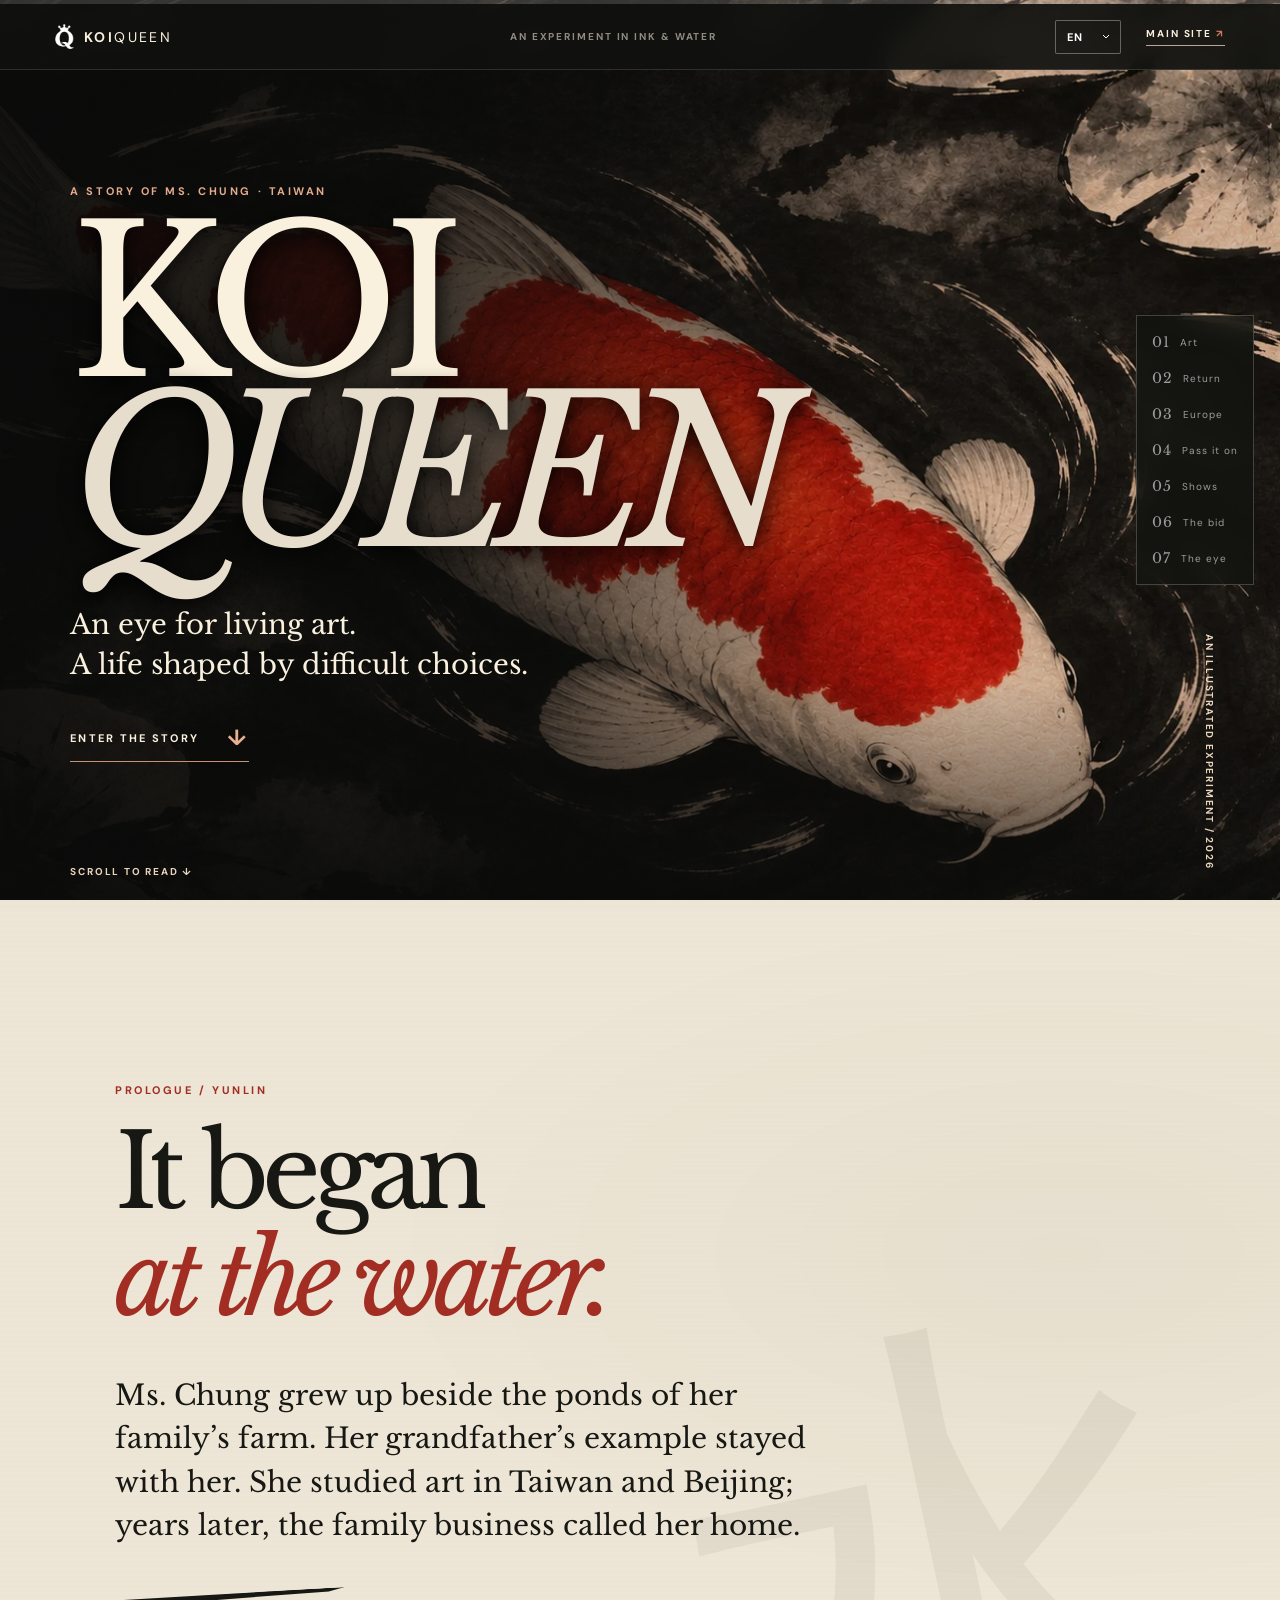
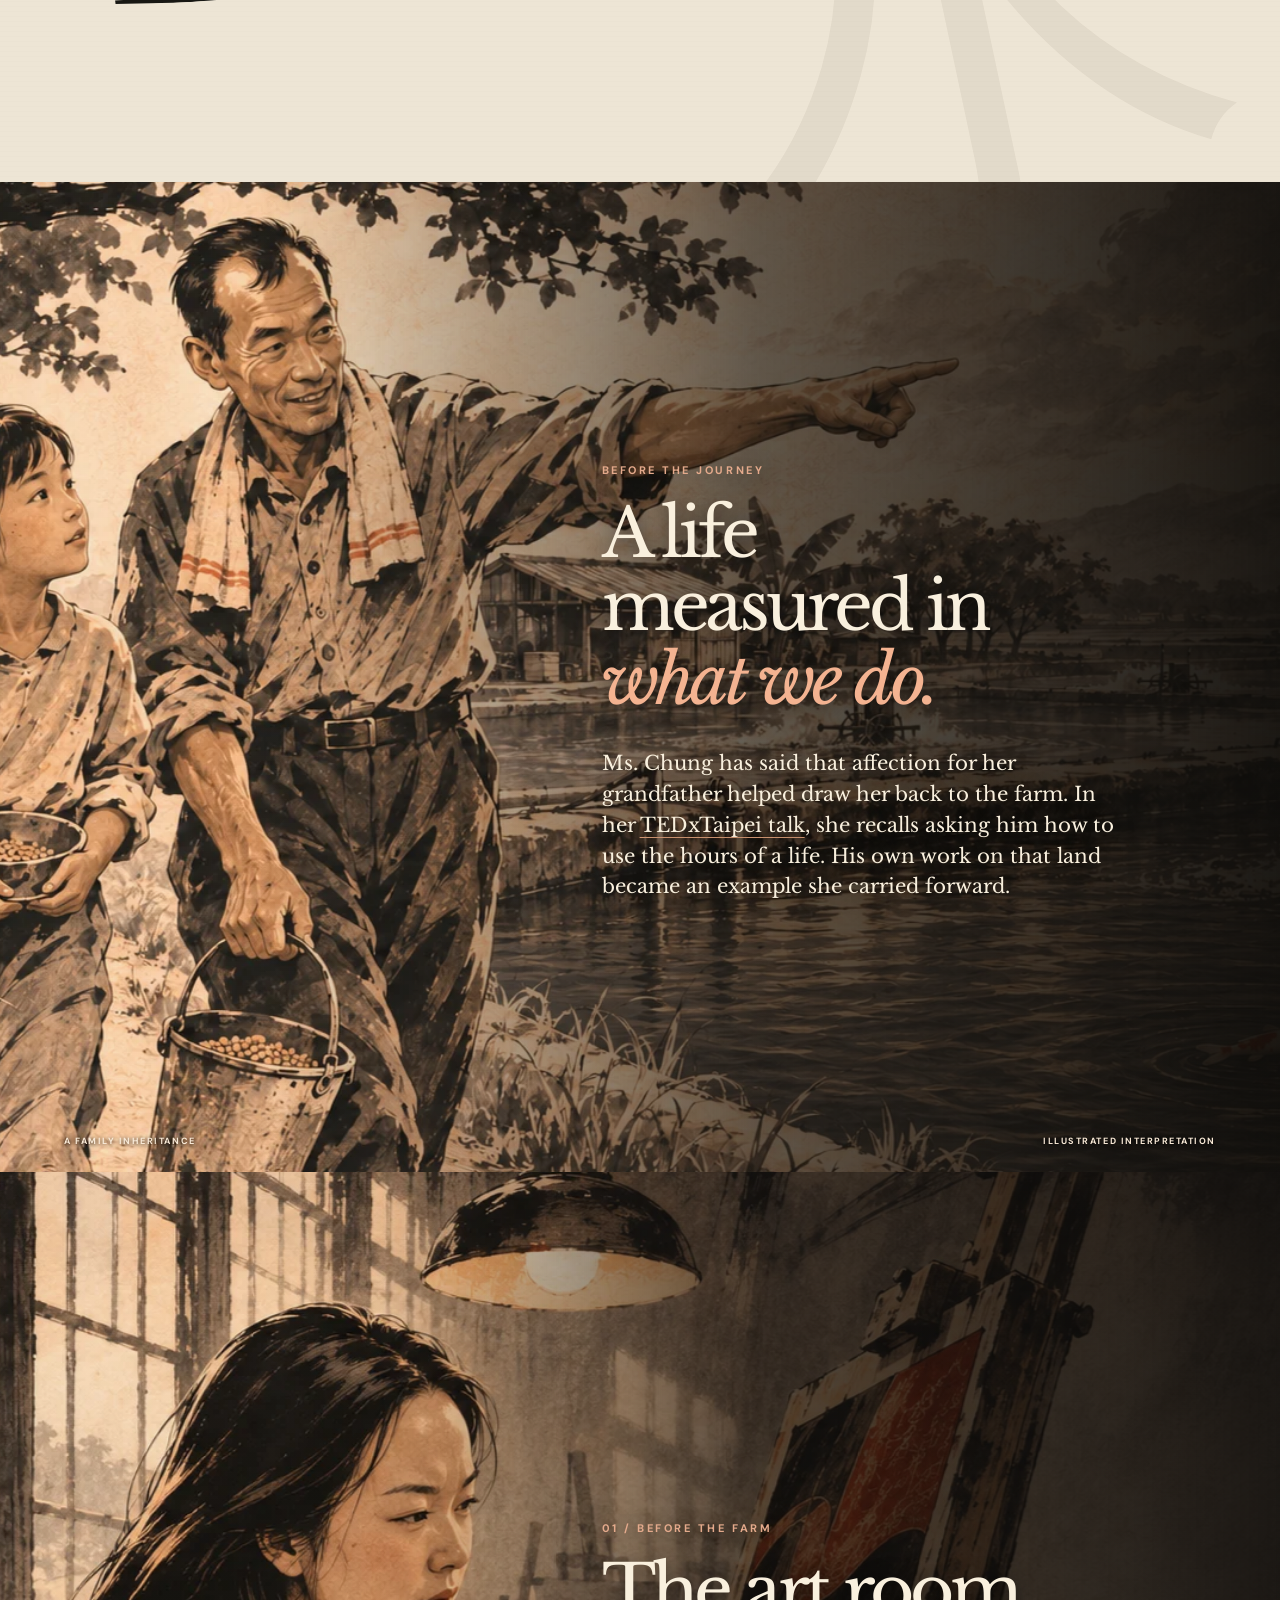
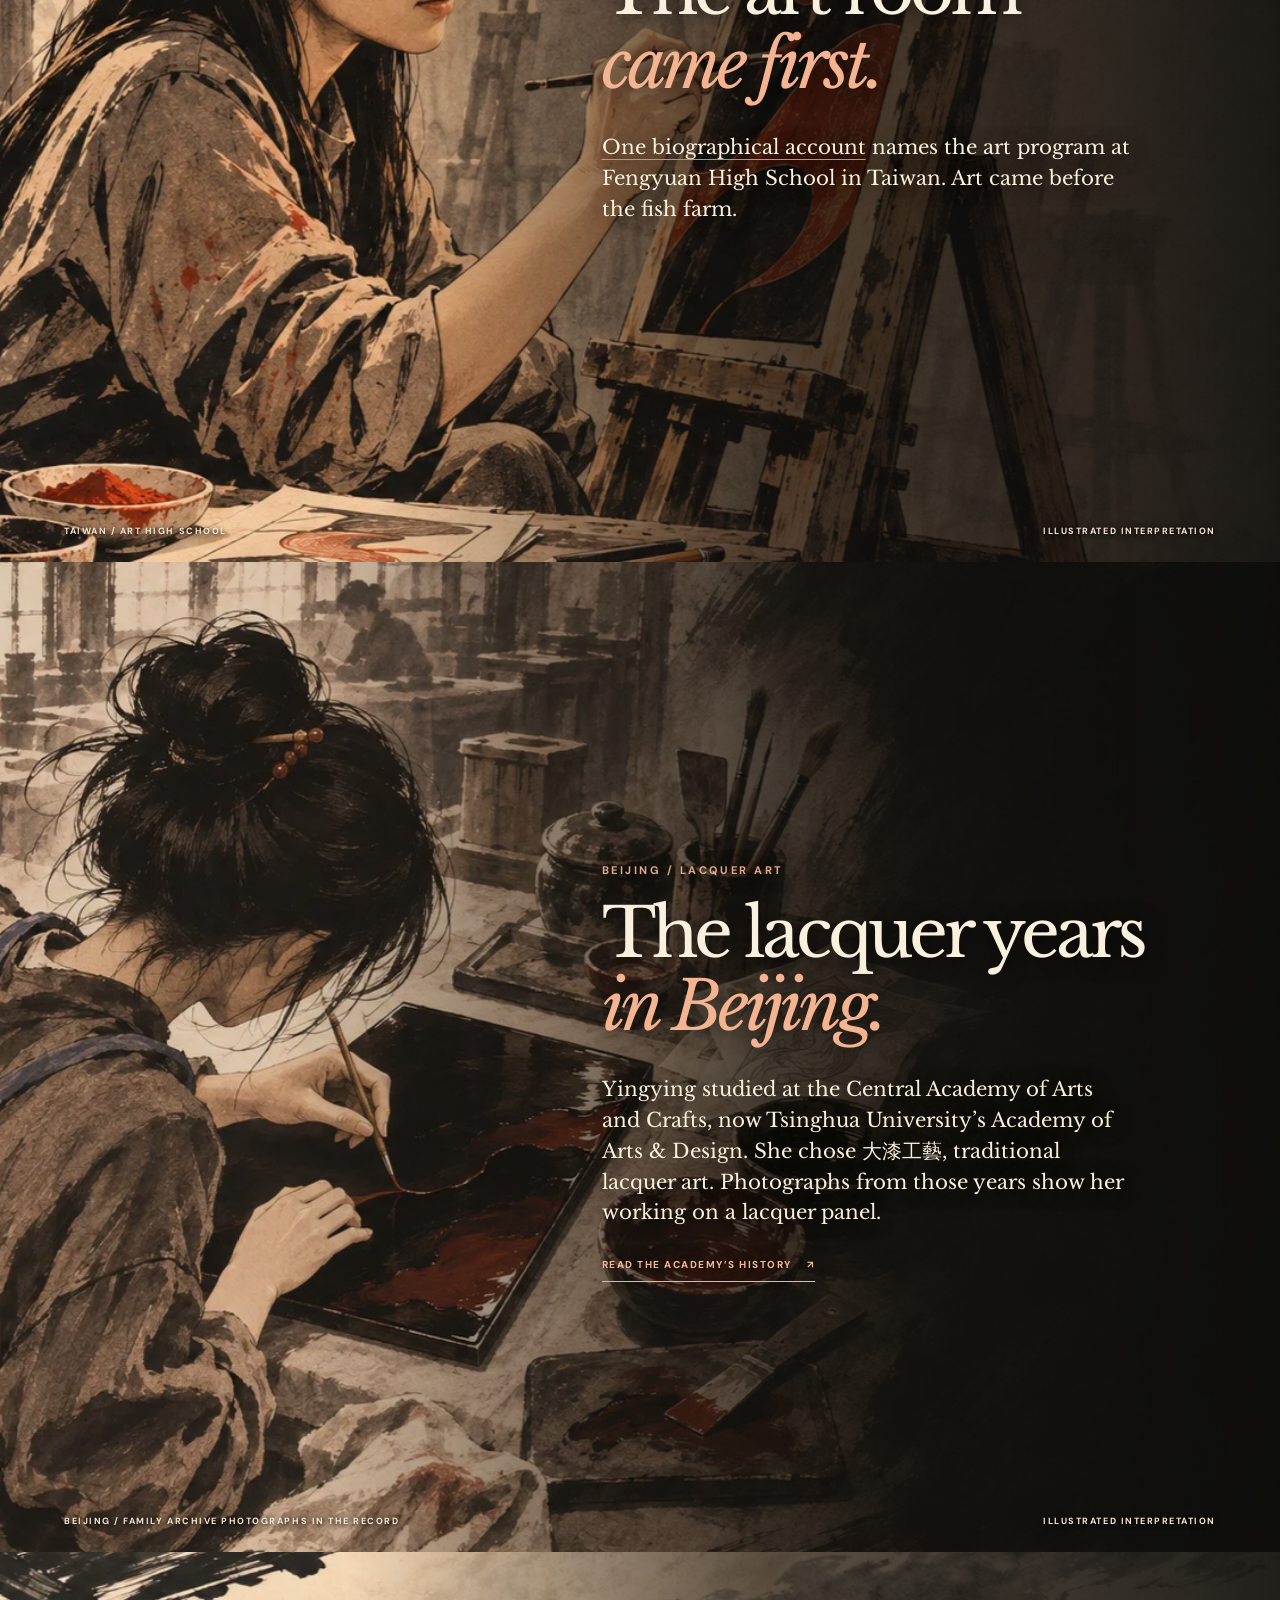
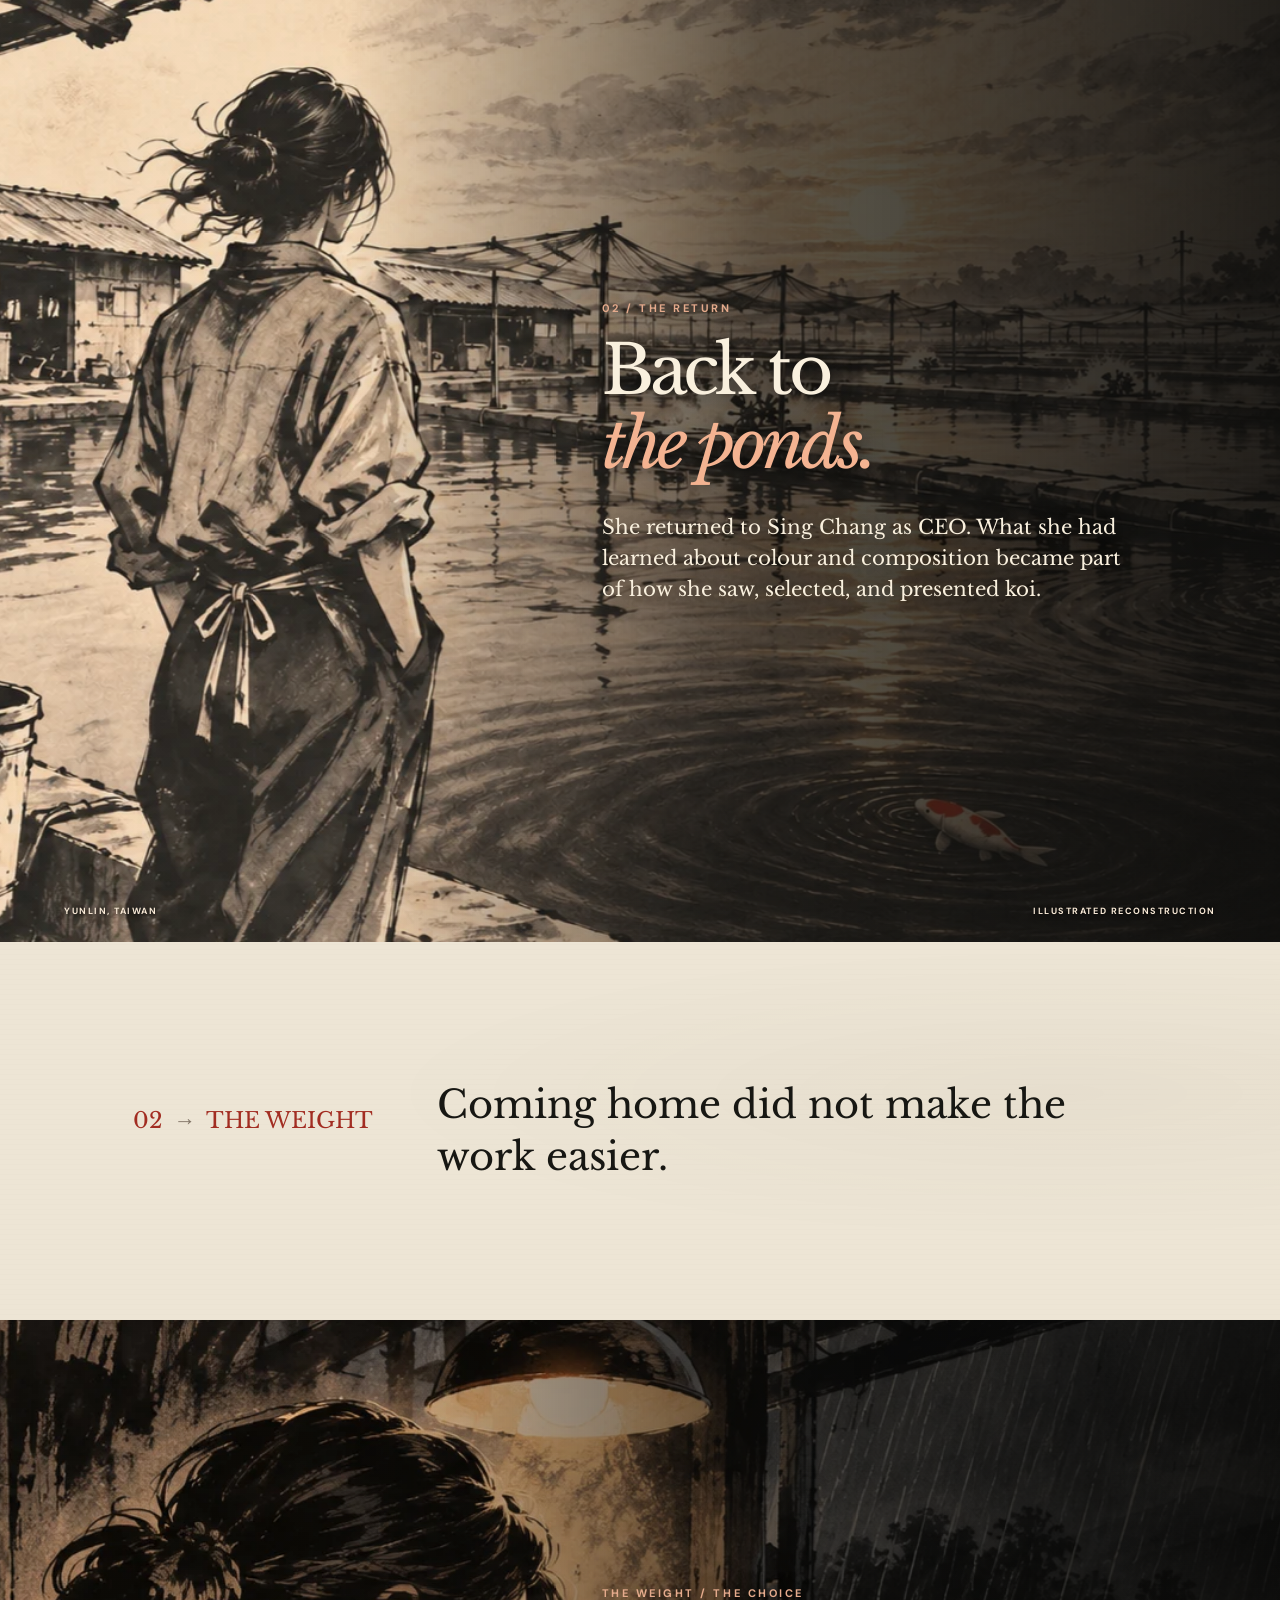
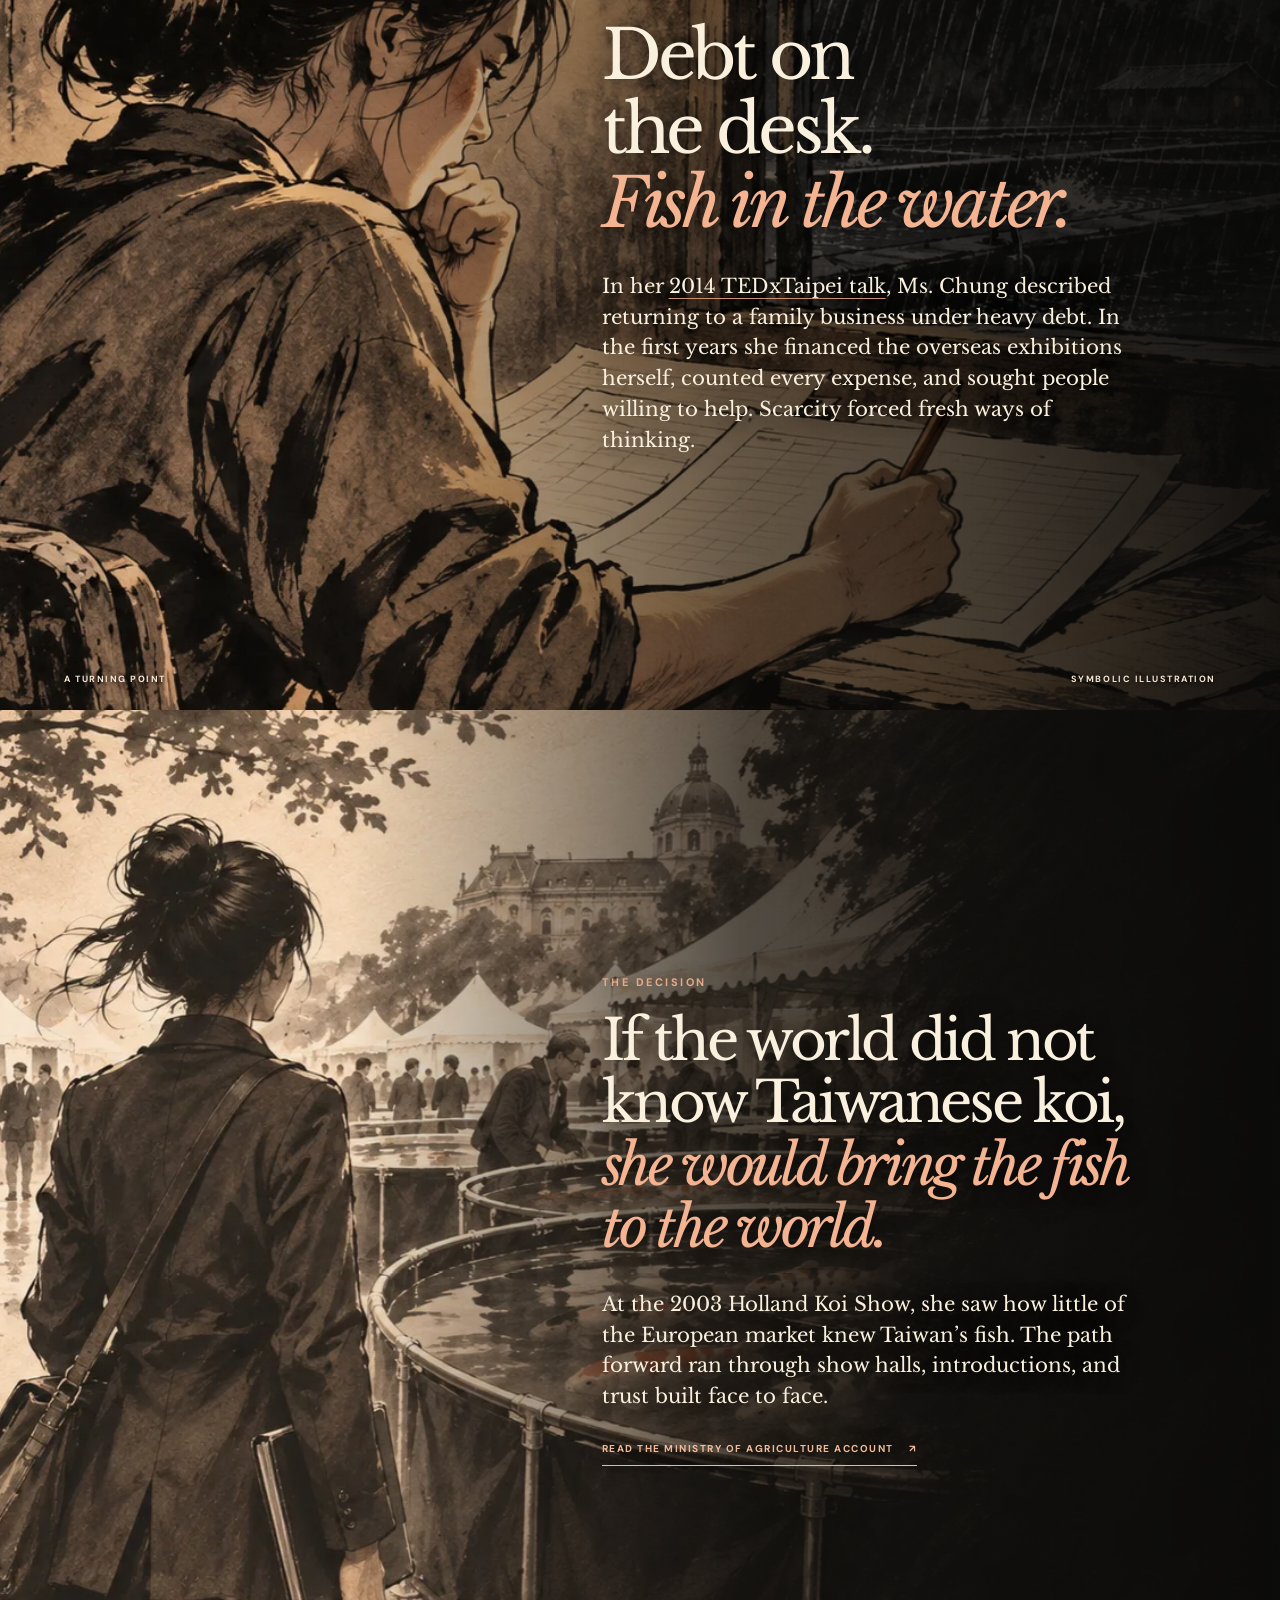
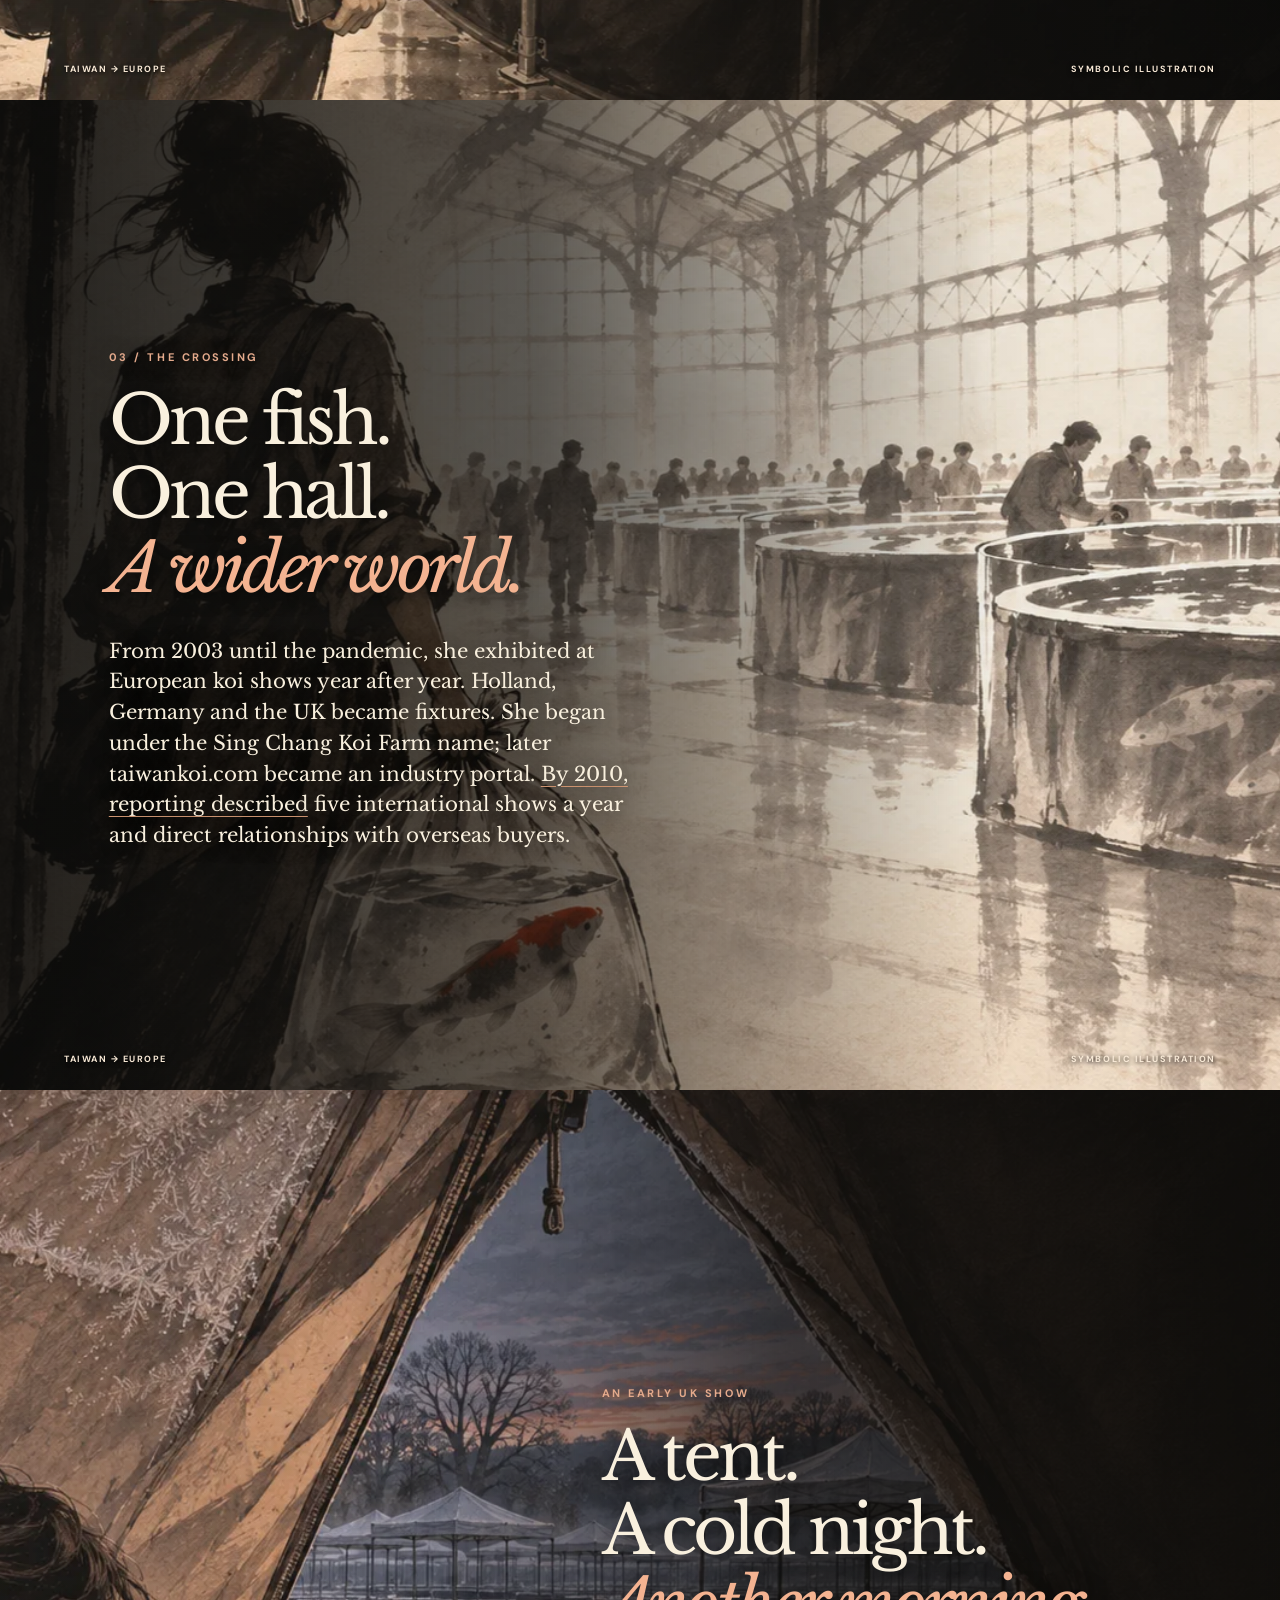
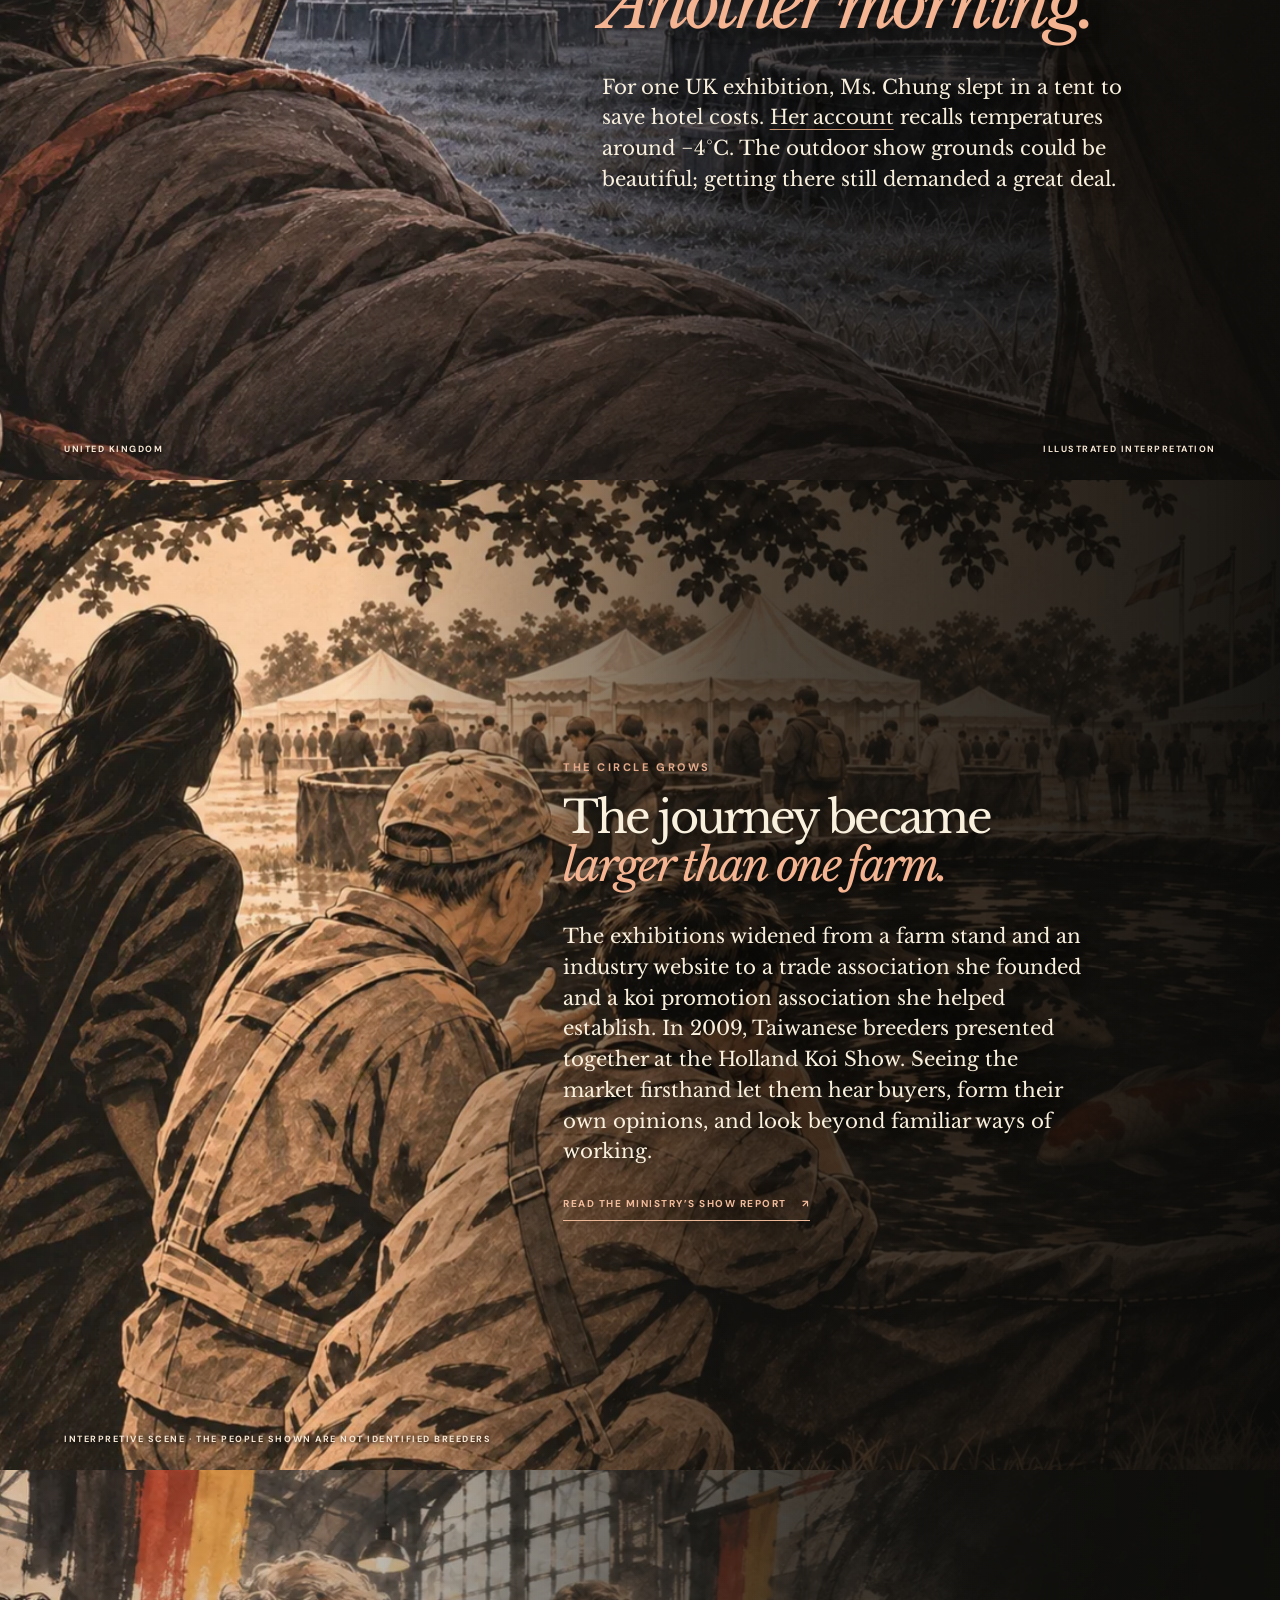
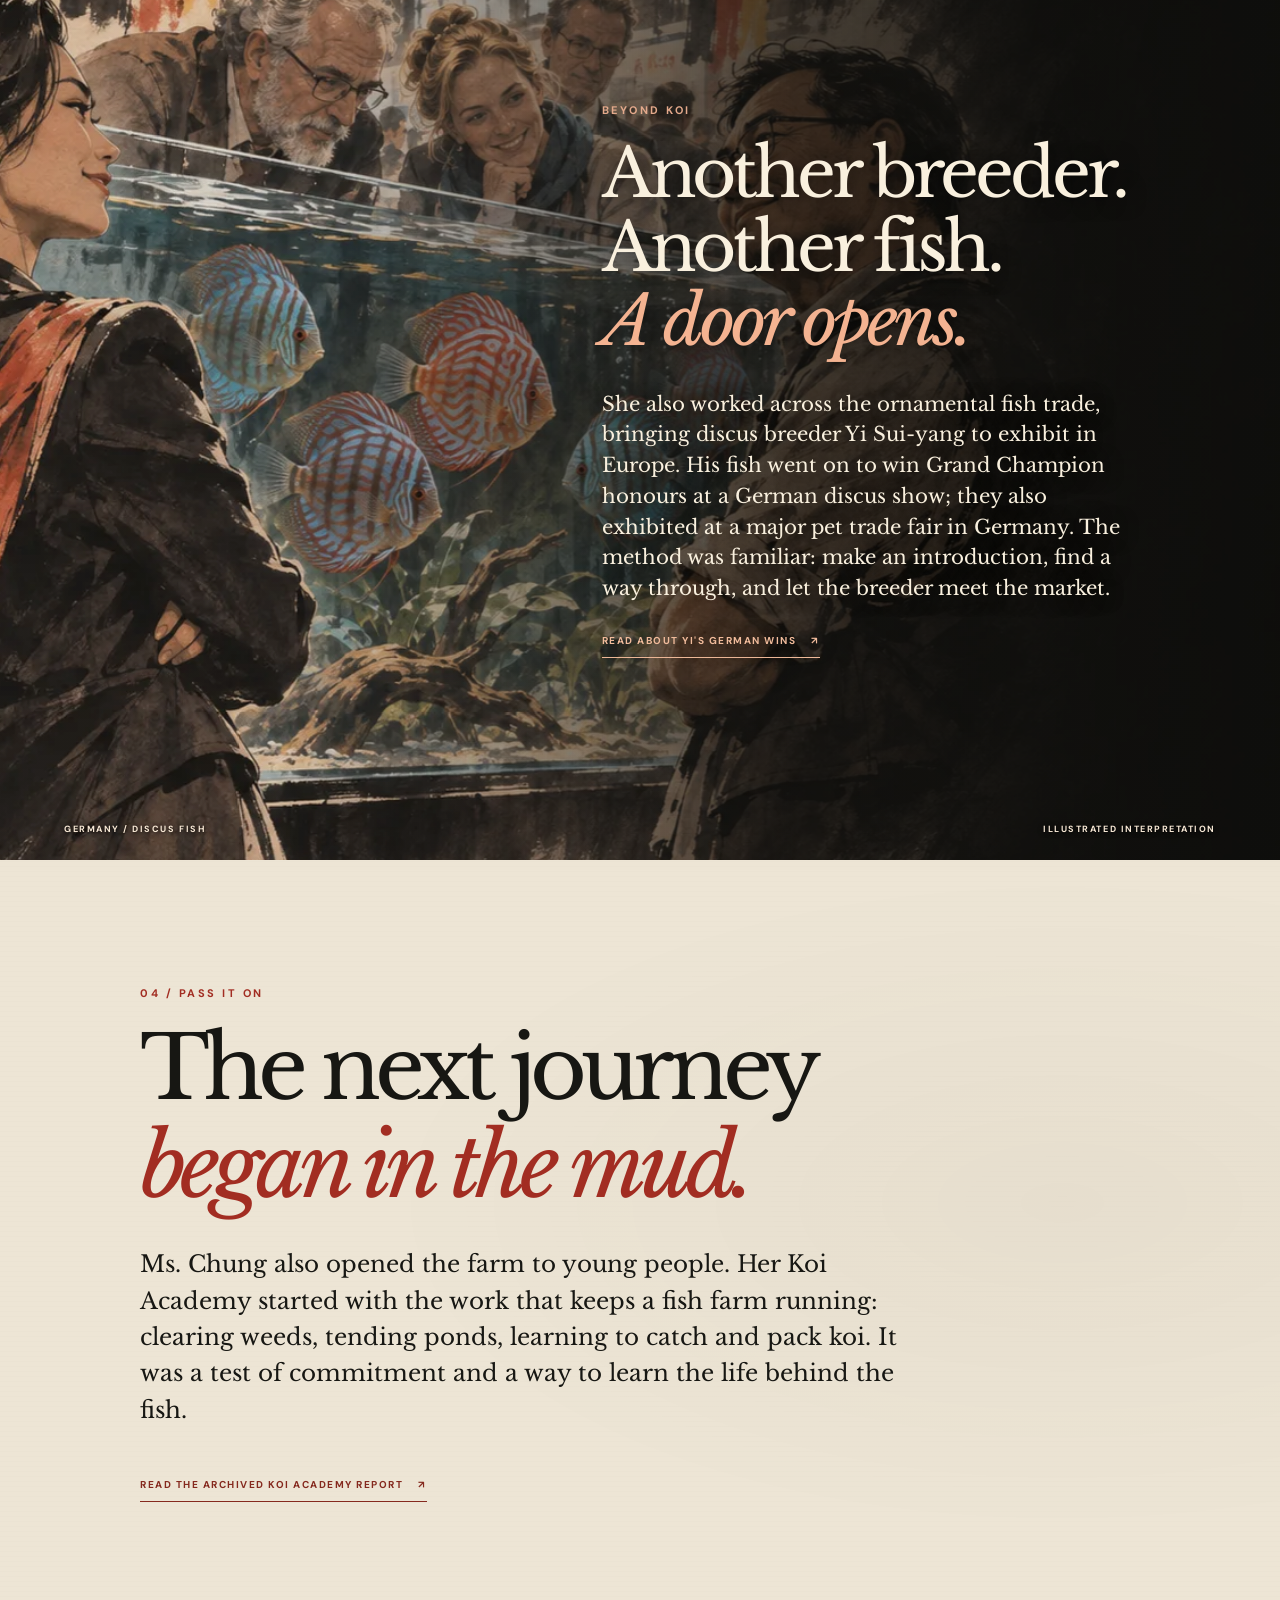
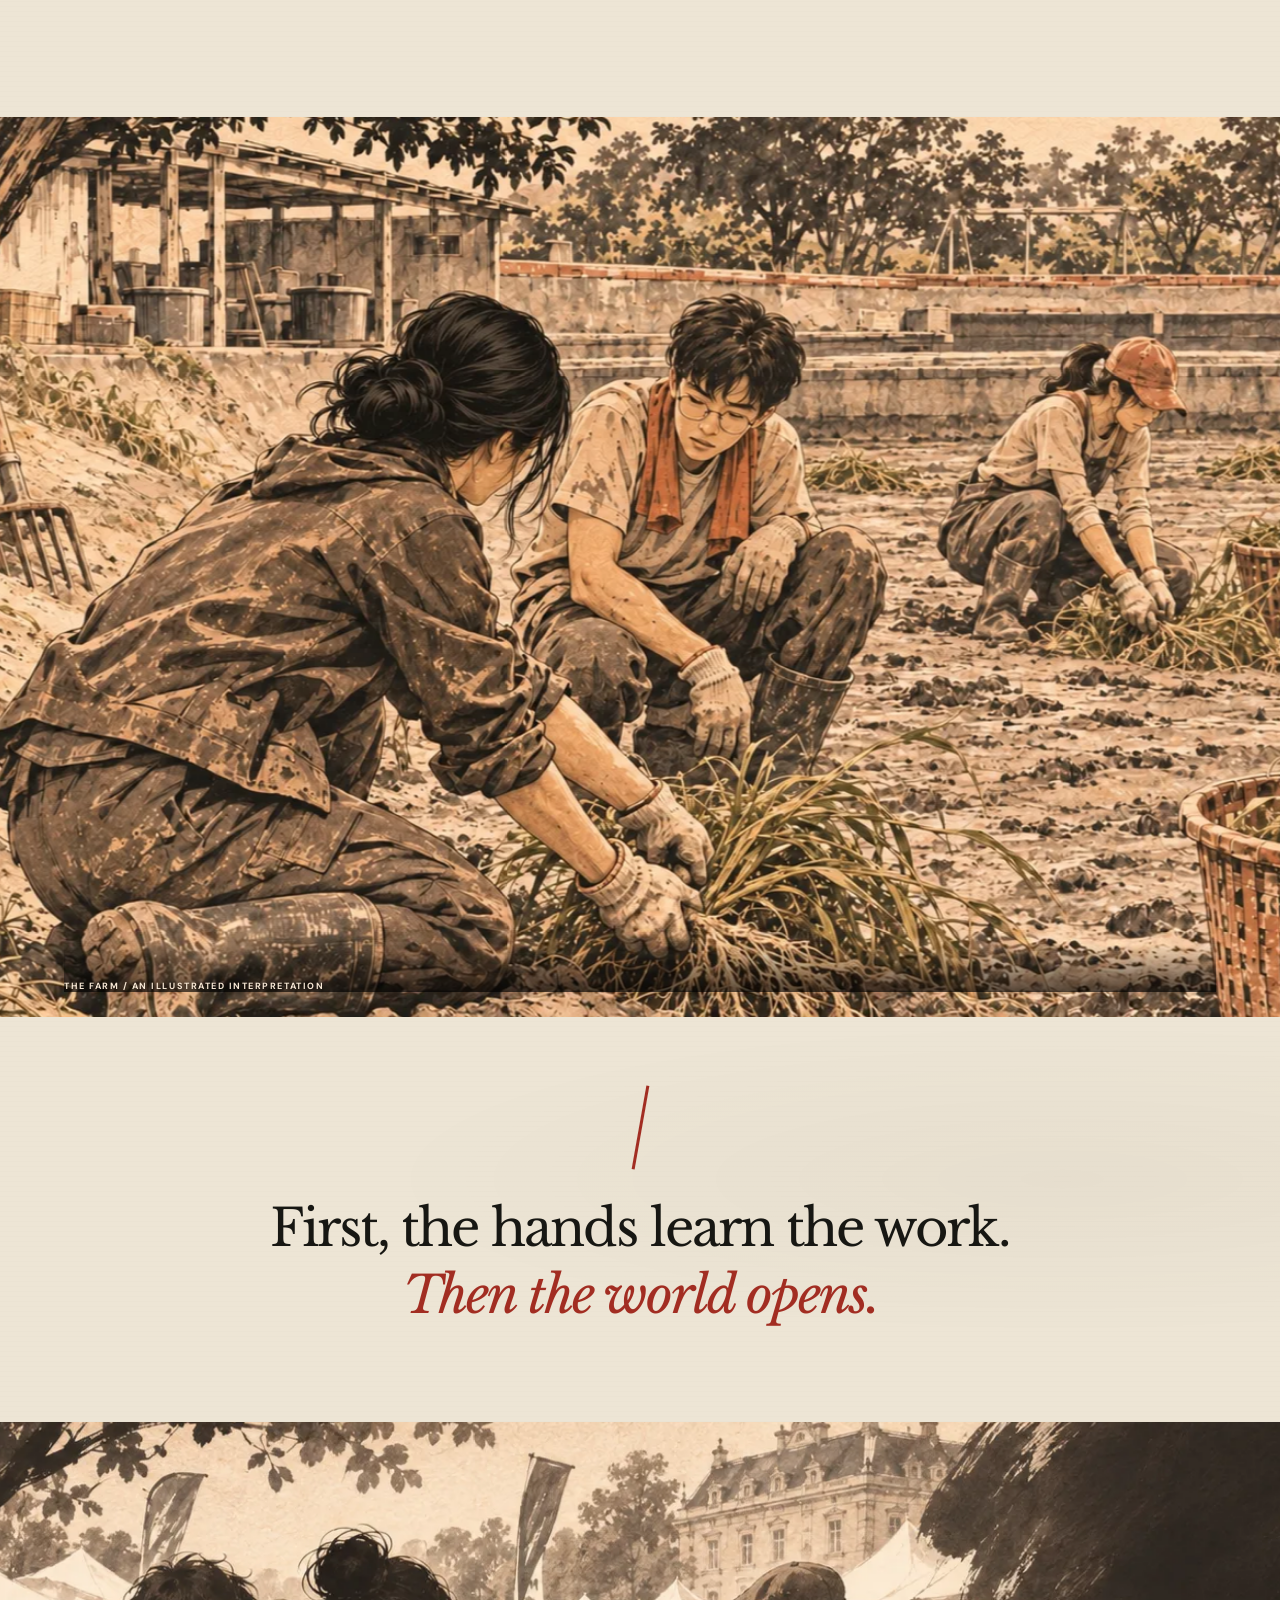
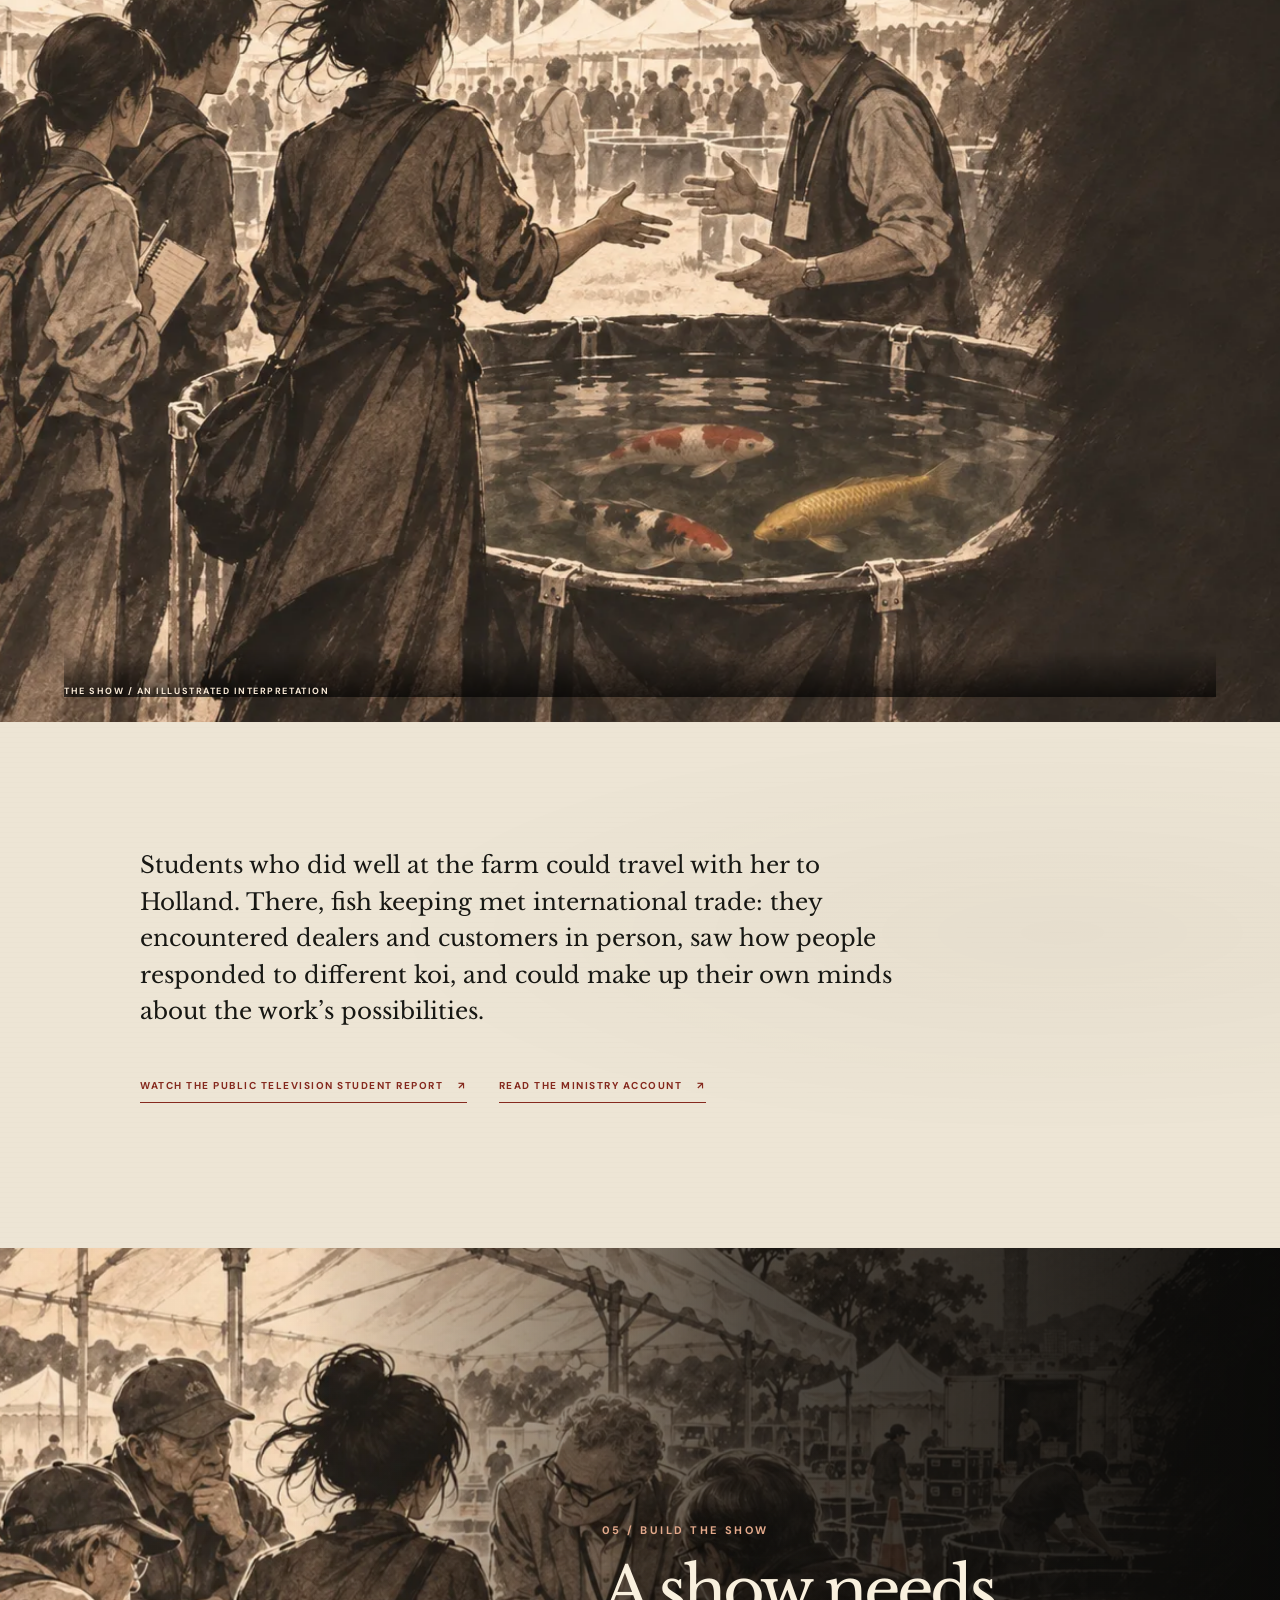
==== story/index.html @ cd97e46b "Serve story at root URL and redirect old path" ====
<!doctype html>
<html lang="en">
<head>
  <meta charset="utf-8">
  <meta name="viewport" content="width=device-width, initial-scale=1">
  <meta name="theme-color" content="#171713">
  <meta name="description" content="An illustrated Koi Queen story told through water, ink, struggle, and choice.">
  <title>Koi Queen — A story in ink</title>
  <link rel="preconnect" href="https://fonts.googleapis.com">
  <link rel="preconnect" href="https://fonts.gstatic.com" crossorigin>
  <link href="https://fonts.googleapis.com/css2?family=DM+Sans:wght@400;500;600;700&family=Libre+Baskerville:ital,wght@0,400;0,700;1,400&display=swap" rel="stylesheet">
  <link rel="stylesheet" href="style.css">
  <script src="i18n.js" defer></script>
  <script src="script.js" defer></script>
  <script src="evidence.js" defer></script>
</head>
<body>
  <a class="skip-link" href="#main">Skip to story</a>
  <div class="reading-progress" aria-hidden="true"><span id="reading-progress"></span></div>
  <header class="site-header">
    <a class="brand" href="#top" aria-label="Koi Queen, back to top"><img src="../assets/kq-white-crown.png" alt=""><span>KOI<span class="brand-light">QUEEN</span></span></a>
    <span class="edition">AN EXPERIMENT IN INK &amp; WATER</span>
    <div class="header-actions"><label class="sr-only" for="language">Language</label><select id="language" aria-label="Language"><option value="en">EN</option><option value="cn">简体</option><option value="tw">繁體</option></select><a class="site-link" href="../index.html">MAIN SITE <span aria-hidden="true">↗</span></a></div>
  </header>

  <nav class="chapter-nav" aria-label="Story chapters">
    <a href="#art" data-chapter="art"><span>01</span><span class="nav-name">Art</span></a>
    <a href="#return" data-chapter="return"><span>02</span><span class="nav-name">Return</span></a>
    <a href="#crossing" data-chapter="crossing"><span>03</span><span class="nav-name">Europe</span></a>
    <a href="#academy" data-chapter="academy"><span>04</span><span class="nav-name">Pass it on</span></a>
    <a href="#organizer" data-chapter="organizer"><span>05</span><span class="nav-name">Shows</span></a>
    <a href="#bid" data-chapter="bid"><span>06</span><span class="nav-name">The bid</span></a>
    <a href="#eye" data-chapter="eye"><span>07</span><span class="nav-name">The eye</span></a>
  </nav>

  <main id="main">
    <section class="hero" id="top" aria-labelledby="hero-title">
      <div class="hero-art"><img src="assets/koi-hero-standard.webp" alt="Ink illustration of a standard-finned red and white Kohaku swimming through dark water" fetchpriority="high"></div>
      <div class="hero-scrim"></div>
      <div class="hero-content">
        <p class="eyebrow light">A STORY OF MS. CHUNG · TAIWAN</p>
        <h1 id="hero-title">KOI<br><em>QUEEN</em></h1>
        <p class="hero-deck">An eye for living art.<br>A life shaped by difficult choices.</p>
        <a class="begin" href="#grandfather">ENTER THE STORY <span aria-hidden="true">↓</span></a>
      </div>
      <p class="hero-bottom">SCROLL TO READ <span aria-hidden="true">↓</span></p>
      <span class="hero-side">AN ILLUSTRATED EXPERIMENT / 2026</span>
    </section>

    <section class="prologue paper" aria-labelledby="prologue-title">
      <div class="prologue-inner reveal">
        <p class="eyebrow">PROLOGUE / YUNLIN</p>
        <h2 id="prologue-title">It began<br><em>at the water.</em></h2>
        <p>Ms. Chung grew up beside the ponds of her family’s farm. Her grandfather’s example stayed with her. She studied art in Taiwan and Beijing; years later, the family business called her home.</p>
        <span class="ink-rule" aria-hidden="true"></span>
      </div>
      <span class="paper-kanji" aria-hidden="true">水</span>
    </section>

    <section class="story-scene grandfather-scene" id="grandfather" data-scene aria-labelledby="grandfather-title">
      <div class="scene-art"><picture><source media="(max-width: 700px)" srcset="assets/grandfather-mobile.webp"><img src="assets/grandfather-pond-single-koi.webp" alt="Interpretive ink illustration of young Ms. Chung walking beside the ponds with her grandfather" loading="lazy"></picture></div>
      <div class="scene-shade"></div>
      <div class="scene-copy copy-right reveal">
        <p class="eyebrow light">BEFORE THE JOURNEY</p>
        <h2 id="grandfather-title">A life<br>measured in<br><em>what we do.</em></h2>
        <p>Ms. Chung has said that affection for her grandfather helped draw her back to the farm. In her <a href="https://www.youtube.com/watch?v=nbLiaIIh4NM" target="_blank" rel="noopener noreferrer">TEDxTaipei talk</a>, she recalls asking him how to use the hours of a life. His own work on that land became an example she carried forward.</p>
      </div>
      <div class="scene-foot"><span>A FAMILY INHERITANCE</span><span>ILLUSTRATED INTERPRETATION</span></div>
    </section>

    <section class="story-scene art-scene" id="art" data-scene aria-labelledby="art-title">
      <div class="scene-art"><picture><source media="(max-width: 700px)" srcset="assets/art-mobile.webp"><img src="assets/beijing-art-studio.webp" alt="Illustrated interpretation of a young Ms. Chung working on a red and black painting in an art studio" loading="lazy"></picture></div>
      <div class="scene-shade"></div>
      <div class="scene-copy copy-right reveal">
        <p class="eyebrow light">01 / BEFORE THE FARM</p>
        <h2 id="art-title">The art room<br><em>came first.</em></h2>
        <p><a href="https://blog.udn.com/article/article_print.jsp?f_ART_ID=82521947&amp;f_CODE=1790360195558&amp;uid=rosa9988" target="_blank" rel="noopener noreferrer">One biographical account</a> names the art program at Fengyuan High School in Taiwan. Art came before the fish farm.</p>
      </div>
      <div class="scene-foot"><span>TAIWAN / ART HIGH SCHOOL</span><span>ILLUSTRATED INTERPRETATION</span></div>
    </section>

    <section class="story-scene beijing-scene" id="beijing" data-scene aria-labelledby="beijing-title">
      <div class="scene-art"><picture><source media="(max-width: 700px)" srcset="assets/beijing-lacquer-study-mobile.webp"><img src="assets/beijing-lacquer-study.webp" alt="Interpretive ink illustration of young Yingying, seen from behind, working with a fine brush on a lacquer panel at an art school table in Beijing" loading="lazy"></picture></div>
      <div class="scene-shade"></div>
      <div class="scene-copy copy-right reveal">
        <p class="eyebrow light">BEIJING / LACQUER ART</p>
        <h2 id="beijing-title">The lacquer years<br><em>in Beijing.</em></h2>
        <p>Yingying studied at the Central Academy of Arts and Crafts, now Tsinghua University’s Academy of Arts &amp; Design. She chose 大漆工藝, traditional lacquer art. Photographs from those years show her working on a lacquer panel.</p>
        <a class="scene-link" href="https://www.ad.tsinghua.edu.cn/gy/lsyg.htm" target="_blank" rel="noopener noreferrer">READ THE ACADEMY’S HISTORY <span aria-hidden="true">↗</span></a>
      </div>
      <div class="scene-foot"><span>BEIJING / FAMILY ARCHIVE PHOTOGRAPHS IN THE RECORD</span><span>ILLUSTRATED INTERPRETATION</span></div>
    </section>

    <section class="story-scene farm-scene" id="return" data-scene aria-labelledby="return-title">
      <div class="scene-art"><picture><source media="(max-width: 700px)" srcset="assets/return-mobile.webp"><img src="assets/farm-dawn-single-koi.webp" alt="Symbolic ink illustration of a woman looking across koi ponds at dawn" loading="lazy"></picture></div>
      <div class="scene-shade"></div>
      <div class="scene-copy copy-right reveal">
        <p class="eyebrow light">02 / THE RETURN</p>
        <h2 id="return-title">Back to<br><em>the ponds.</em></h2>
        <p>She returned to Sing Chang as CEO. What she had learned about colour and composition became part of how she saw, selected, and presented koi.</p>
      </div>
      <div class="scene-foot"><span>YUNLIN, TAIWAN</span><span>ILLUSTRATED RECONSTRUCTION</span></div>
    </section>

    <section class="gutter paper" aria-label="A difficult return"><p class="gutter-number">02 <span>→</span> THE WEIGHT</p><p class="gutter-line reveal">Coming home did not make the work easier.</p></section>

    <section class="story-scene pressure-scene" id="pressure" data-scene aria-labelledby="pressure-title">
      <div class="scene-art"><picture><source media="(max-width: 700px)" srcset="assets/pressure-mobile.webp"><img src="assets/struggle-ledger.webp" alt="Symbolic ink illustration of a woman studying farm papers at night while rain falls outside" loading="lazy"></picture></div>
      <div class="scene-shade"></div>
      <div class="scene-copy copy-right reveal">
        <p class="eyebrow light">THE WEIGHT / THE CHOICE</p>
        <h2 id="pressure-title">Debt on<br>the desk.<br><em>Fish in the water.</em></h2>
        <p>In her <a href="https://www.youtube.com/watch?v=nbLiaIIh4NM" target="_blank" rel="noopener noreferrer">2014 TEDxTaipei talk</a>, Ms. Chung described returning to a family business under heavy debt. In the first years she financed the overseas exhibitions herself, counted every expense, and sought people willing to help. Scarcity forced fresh ways of thinking.</p>
      </div>
      <div class="scene-foot"><span>A TURNING POINT</span><span>SYMBOLIC ILLUSTRATION</span></div>
    </section>

    <section class="story-scene decision-scene" id="decision" data-scene aria-labelledby="decision-title">
      <div class="scene-art"><picture><source media="(max-width: 700px)" srcset="assets/decision-silhouette-v2-mobile.webp"><img src="assets/decision-silhouette-v2.webp" alt="Symbolic ink illustration of Ms. Chung seen from behind at a European koi show, looking toward fabric vats holding distinct submerged koi" loading="lazy"></picture></div>
      <div class="scene-shade"></div>
      <div class="scene-copy copy-right reveal">
        <p class="eyebrow light">THE DECISION</p>
        <h2 id="decision-title">If the world did not know Taiwanese koi, <em>she would bring the fish to the world.</em></h2>
        <p>At the 2003 Holland Koi Show, she saw how little of the European market knew Taiwan’s fish. The path forward ran through show halls, introductions, and trust built face to face.</p>
        <a class="scene-link" href="https://kids.moa.gov.tw/view.php?func=knowledge&amp;subfunc=article&amp;pid=30&amp;id=162" target="_blank" rel="noopener noreferrer">READ THE MINISTRY OF AGRICULTURE ACCOUNT <span aria-hidden="true">↗</span></a>
      </div>
      <div class="scene-foot"><span>TAIWAN → EUROPE</span><span>SYMBOLIC ILLUSTRATION</span></div>
    </section>

    <section class="story-scene crossing-scene" id="crossing" data-scene aria-labelledby="crossing-title">
      <div class="scene-art"><picture><source media="(max-width: 700px)" srcset="assets/crossing-mobile.webp"><img src="assets/decision-abroad.webp" alt="Symbolic ink illustration of a woman carrying a koi into an unfamiliar show hall" loading="lazy"></picture></div>
      <div class="scene-shade"></div>
      <div class="scene-copy copy-left reveal">
        <p class="eyebrow light">03 / THE CROSSING</p>
        <h2 id="crossing-title">One fish.<br>One hall.<br><em>A wider world.</em></h2>
        <p>From 2003 until the pandemic, she exhibited at European koi shows year after year. Holland, Germany and the UK became fixtures. She began under the Sing Chang Koi Farm name; later taiwankoi.com became an industry portal. <a href="https://www.cw.com.tw/article/5000480" target="_blank" rel="noopener noreferrer">By 2010, reporting described</a> five international shows a year and direct relationships with overseas buyers.</p>
      </div>
      <div class="scene-foot"><span>TAIWAN → EUROPE</span><span>SYMBOLIC ILLUSTRATION</span></div>
    </section>

    <section class="story-scene tent-scene" id="tent" data-scene aria-labelledby="tent-title">
      <div class="scene-art"><picture><source media="(max-width: 700px)" srcset="assets/tent-mobile.webp"><img src="assets/uk-tent-sleeping-v2.webp" alt="Illustrated interpretation of Ms. Chung asleep in a small frosted tent, its open flap facing the outdoor koi show grounds at dawn" loading="lazy"></picture></div>
      <div class="scene-shade"></div>
      <div class="scene-copy copy-right reveal">
        <p class="eyebrow light">AN EARLY UK SHOW</p>
        <h2 id="tent-title">A tent.<br>A cold night.<br><em>Another morning.</em></h2>
        <p>For one UK exhibition, Ms. Chung slept in a tent to save hotel costs. <a href="https://www.cheers.com.tw/index.php/article/article.action?id=5029608" target="_blank" rel="noopener noreferrer">Her account</a> recalls temperatures around −4°C. The outdoor show grounds could be beautiful; getting there still demanded a great deal.</p>
      </div>
      <div class="scene-foot"><span>UNITED KINGDOM</span><span>ILLUSTRATED INTERPRETATION</span></div>
    </section>

    <section class="story-scene together-scene" id="together" data-scene aria-labelledby="together-title">
      <div class="scene-art"><picture><source media="(max-width: 700px)" srcset="assets/breeders-europe-silhouette-v4-mobile.webp"><img src="assets/breeders-europe-silhouette-v4.webp" alt="Illustrated interpretation of Ms. Chung silhouetted from behind with fellow Taiwanese koi breeders beside a fabric show vat, studying three differently patterned koi beneath the water" loading="lazy"></picture></div>
      <div class="scene-shade"></div>
      <div class="scene-copy copy-right reveal"><p class="eyebrow light">THE CIRCLE GROWS</p><h2 id="together-title">The journey became<br><em>larger than one farm.</em></h2><p>The exhibitions widened from a farm stand and an industry website to a trade association she founded and a koi promotion association she helped establish. In 2009, Taiwanese breeders presented together at the Holland Koi Show. Seeing the market firsthand let them hear buyers, form their own opinions, and look beyond familiar ways of working.</p><a class="scene-link" href="https://kmweb.moa.gov.tw/theme_data.php?id=53062&amp;sub_theme=variety&amp;theme=news" target="_blank" rel="noopener noreferrer">READ THE MINISTRY’S SHOW REPORT <span aria-hidden="true">↗</span></a></div>
      <div class="scene-foot"><span>INTERPRETIVE SCENE · THE PEOPLE SHOWN ARE NOT IDENTIFIED BREEDERS</span></div>
    </section>

    <section class="story-scene discus-scene" id="discus" data-scene aria-labelledby="discus-title">
      <div class="scene-art"><picture><source media="(max-width: 700px)" srcset="assets/discus-germany-mobile.webp"><img src="assets/discus-germany.webp" alt="Interpretive ink illustration of Ms. Chung and discus breeder Yi Sui-yang beside a German exhibition aquarium with distinct discus fish submerged" loading="lazy"></picture></div>
      <div class="scene-shade"></div>
      <div class="scene-copy copy-right reveal">
        <p class="eyebrow light">BEYOND KOI</p>
        <h2 id="discus-title">Another breeder.<br>Another fish.<br><em>A door opens.</em></h2>
        <p>She also worked across the ornamental fish trade, bringing discus breeder Yi Sui-yang to exhibit in Europe. His fish went on to win Grand Champion honours at a German discus show; they also exhibited at a major pet trade fair in Germany. The method was familiar: make an introduction, find a way through, and let the breeder meet the market.</p>
        <a class="scene-link" href="https://www.agribiz.tw/commend1_storypage.php?commend_id=106&amp;type=2" target="_blank" rel="noopener noreferrer">READ ABOUT YI'S GERMAN WINS <span aria-hidden="true">↗</span></a>
      </div>
      <div class="scene-foot"><span>GERMANY / DISCUS FISH</span><span>ILLUSTRATED INTERPRETATION</span></div>
    </section>

    <section class="academy paper" id="academy" aria-labelledby="academy-title">
      <div class="academy-intro reveal"><p class="eyebrow">04 / PASS IT ON</p><h2 id="academy-title">The next journey<br><em>began in the mud.</em></h2><p>Ms. Chung also opened the farm to young people. Her Koi Academy started with the work that keeps a fish farm running: clearing weeds, tending ponds, learning to catch and pack koi. It was a test of commitment and a way to learn the life behind the fish.</p><a class="paper-link" href="https://www.tfrin.gov.tw/redirect_files.php?file_name=HKkBl9pYatElJF0ecjMHbtCqqmnhoet9sk3vmzoY2xWzkOYVP9ZZkwSGEeWGPlusmm2x1&amp;id=4589" target="_blank" rel="noopener noreferrer">READ THE ARCHIVED KOI ACADEMY REPORT <span aria-hidden="true">↗</span></a></div>
    </section>
    <section class="story-scene academy-work-scene image-only-scene" id="academy-work" data-scene aria-label="The farm">
      <div class="scene-art"><picture><source media="(max-width: 700px)" srcset="assets/academy-work-black-hair-mobile.webp"><img src="assets/academy-work-black-hair.webp" alt="Interpretive ink illustration of black-haired Ms. Chung, seen from behind, showing university interns how to clear weeds from a drained pond" loading="lazy"></picture></div>
      <div class="scene-foot"><span>THE FARM / AN ILLUSTRATED INTERPRETATION</span></div>
    </section>
    <section class="academy-bridge paper">
      <div class="academy-turn reveal"><span class="turn-line" aria-hidden="true"></span><p>First, the hands learn the work.<br><em>Then the world opens.</em></p></div>
    </section>
    <section class="story-scene academy-show-scene image-only-scene" id="academy-show" data-scene aria-label="The show">
      <div class="scene-art"><picture><source media="(max-width: 700px)" srcset="assets/academy-show-silhouette-v2-mobile.webp"><img src="assets/academy-show-silhouette-v2.webp" alt="Interpretive ink illustration of Ms. Chung seen from behind while two university interns meet a European dealer beside three distinct koi submerged in a fabric show vat" loading="lazy"></picture></div>
      <div class="scene-foot"><span>THE SHOW / AN ILLUSTRATED INTERPRETATION</span></div>
    </section>
    <section class="academy academy-outro-section paper">
      <div class="academy-outro reveal"><p>Students who did well at the farm could travel with her to Holland. There, fish keeping met international trade: they encountered dealers and customers in person, saw how people responded to different koi, and could make up their own minds about the work’s possibilities.</p><div class="academy-links"><a class="paper-link" href="https://www.youtube.com/watch?v=wCHilgWX3B4" target="_blank" rel="noopener noreferrer">WATCH THE PUBLIC TELEVISION STUDENT REPORT <span aria-hidden="true">↗</span></a><a class="paper-link" href="https://kids.moa.gov.tw/view.php?func=knowledge&amp;id=162&amp;pid=30&amp;print=1&amp;subfunc=article" target="_blank" rel="noopener noreferrer">READ THE MINISTRY ACCOUNT <span aria-hidden="true">↗</span></a></div></div>
    </section>

    <section class="story-scene organizer-scene" id="organizer" data-scene aria-labelledby="organizer-title">
      <div class="scene-art"><picture><source media="(max-width: 700px)" srcset="assets/organizer-silhouette-v2-mobile.webp"><img src="assets/organizer-silhouette-v2.webp" alt="Interpretive ink illustration of Ms. Chung seen from behind coordinating a Taiwan koi show with older breeders around a layout for temporary fabric vats" loading="lazy"></picture></div>
      <div class="scene-shade"></div>
      <div class="scene-copy copy-right reveal">
        <p class="eyebrow light">05 / BUILD THE SHOW</p>
        <h2 id="organizer-title">A show needs<br><em>more than fish.</em></h2>
        <p>Exporting fish was only part of the work. In Taiwan, Ms. Chung also helped organize koi shows: bringing breeders, officials, volunteers and invited international judges together, and finding agreement in a trade often led by men older than her. At the 2013 Asia Cup young koi show, she served as organizing chair.</p>
        <a class="scene-link" href="https://www.youtube.com/watch?v=eyTkv-94DE8" target="_blank" rel="noopener noreferrer">WATCH THE 2013 SHOW REPORT <span aria-hidden="true">↗</span></a>
      </div>
      <div class="scene-foot"><span>TAIWAN / SHOW ORGANIZING</span><span>ILLUSTRATED INTERPRETATION</span></div>
    </section>

    <section class="story-scene judge-scene" id="judge" data-scene aria-labelledby="judge-title">
      <div class="scene-art"><picture><source media="(max-width: 700px)" srcset="assets/koi-judge-tokyo-mobile.webp"><img src="assets/koi-judge-tokyo.webp" alt="Interpretive ink illustration of black-haired Ms. Chung judging a submerged Kohaku at the All Japan koi show in Tokyo" loading="lazy"></picture></div>
      <div class="scene-shade"></div>
      <div class="scene-copy copy-right reveal">
        <p class="eyebrow light">THE EYE GOES FURTHER</p>
        <h2 id="judge-title">The breeder<br>became<br><em>a judge.</em></h2>
        <p>In recent years, Ms. Chung has judged at the All Japan Nishikigoi Show in Tokyo and at koi shows in France, the Netherlands, Belgium, China, and Southeast Asia. The Tokyo show is the world’s largest. She brings experience as a breeder and show organizer to the judging vat.</p>
        <a class="scene-link" href="https://www.verse.com.tw/article/inflorescence" target="_blank" rel="noopener noreferrer">READ ABOUT HER JUDGING IN JAPAN <span aria-hidden="true">↗</span></a>
        <a class="scene-link" href="https://jnpa.info/en/show/result/" target="_blank" rel="noopener noreferrer">EXPLORE THE ALL JAPAN SHOW <span aria-hidden="true">↗</span></a>
      </div>
      <div class="scene-foot"><span>INTERNATIONAL KOI SHOWS</span><span>ILLUSTRATED INTERPRETATION</span></div>
    </section>

    <section class="story-scene talks-scene" id="talks" data-scene aria-labelledby="talks-title">
      <div class="scene-art"><picture><source media="(max-width: 700px)" srcset="assets/talks-taiwan-mobile.webp"><img src="assets/talks-taiwan.webp" alt="Interpretive ink illustration of black-haired Ms. Chung speaking from the side to a Taiwan audience of students and business leaders" loading="lazy"></picture></div>
      <div class="scene-shade"></div>
      <div class="scene-copy copy-right reveal">
        <p class="eyebrow light">PASSING ON THE VIEW</p>
        <h2 id="talks-title">The first shows<br><em>came out of her own pocket.</em></h2>
        <p>Today Yingying speaks at companies, associations and universities in Taiwan. She tells students and business leaders about the years when money was short and every overseas show cost more than she could spare. She explains how she built direct relationships with buyers, questioned the old sales chain, and kept those relationships for years. She asks audiences to examine the habits behind their own dead ends.</p>
        <a class="scene-link" href="https://ct.org.tw/html/news/3-3.php?article=1384509&amp;cat=4" target="_blank" rel="noopener noreferrer">READ ABOUT ONE OF HER TALKS <span aria-hidden="true">↗</span></a>
      </div>
      <div class="scene-foot"><span>TAIWAN / PUBLIC SPEAKING</span><span>ILLUSTRATED INTERPRETATION</span></div>
    </section>

    <section class="story-scene archive-scene" id="archive" data-scene aria-labelledby="archive-title">
      <div class="scene-art"><img src="assets/mirror-farm-archive.jpg" alt="Ms. Chung walking through the family koi farm" loading="lazy"></div>
      <div class="scene-shade"></div>
      <div class="scene-copy copy-right reveal"><p class="eyebrow light">FROM THE RECORD</p><h2 id="archive-title">The ink gives way<br><em>to the archive.</em></h2><p>The illustrated scenes express the stakes. The photographs show Ms. Chung at work.</p><a class="scene-link" href="https://www.mirrormedia.mg/story/20170505pol005" target="_blank" rel="noopener noreferrer">SOURCE: MIRROR MEDIA <span aria-hidden="true">↗</span></a></div>
      <div class="scene-foot"><span>AT THE FAMILY FARM · PHOTOGRAPH PUBLISHED BY MIRROR MEDIA</span></div>
    </section>

    <section class="intertitle" aria-labelledby="intertitle-title"><p class="eyebrow light">JAPAN / 2018</p><h2 id="intertitle-title" class="reveal">Then came<br><em>one defining bid.</em></h2><span class="intertitle-mark" aria-hidden="true">二〇一八</span></section>

    <section class="story-scene bid-scene" id="bid" data-scene aria-labelledby="bid-title">
      <div class="scene-art"><picture><source media="(max-width: 700px)" srcset="assets/auction-hand-mobile.webp"><img src="assets/auction-bid-s-legend-v2.webp" alt="Symbolic ink illustration of a tense koi auction, a raised hand, and a submerged Kohaku whose markings are based on S-Legend" loading="lazy"></picture></div>
      <div class="scene-shade"></div>
      <div class="scene-copy copy-right reveal">
        <p class="eyebrow light">06 / S-LEGEND</p>
        <h2 id="bid-title">The hand<br>went up.<br><em>¥203 million.</em></h2>
        <p>At Sakai Fish Farm’s 2018 auction, Ms. Chung placed the winning bid for the Kohaku S-Legend as the Taiwan dealer for a client. The price made headlines; the judgment behind it had taken years.</p>
        <a class="scene-link" href="https://koijudges.uk/s-legend/" target="_blank" rel="noopener noreferrer">READ THE UK JUDGES’ ACCOUNT <span aria-hidden="true">↗</span></a>
      </div>
      <div class="scene-foot"><span>SAKAI FISH FARM / 2018</span><span>SYMBOLIC ILLUSTRATION</span></div>
    </section>

    <section class="after-bid paper" aria-labelledby="after-title"><div class="reveal"><p class="eyebrow">AFTER THE NUMBER</p><h2 id="after-title">A price is a moment.<br><em>An eye takes a lifetime.</em></h2><p>Colour. Form. Movement. Lineage. Potential. A koi is never only the figure attached to it.</p></div><span class="after-circle" aria-hidden="true"></span></section>

    <section class="story-scene eye-scene" id="eye" data-scene aria-labelledby="eye-title">
      <div class="scene-art"><img src="assets/inspection-bowl-standard.webp" alt="Ink illustration of hands holding a dark inspection bowl with a standard-finned red and white Kohaku inside" loading="lazy"></div>
      <div class="scene-shade"></div>
      <div class="scene-copy copy-left reveal">
        <p class="eyebrow light">07 / THE EYE</p>
        <h2 id="eye-title">Look closer.<br><em>Look ahead.</em></h2>
        <p>Ms. Chung’s work asks collectors to see beyond the first impression: the body a fish has now, and what it may become with time and care.</p>
      </div>
      <div class="scene-foot"><span>THE WORK CONTINUES</span><span>SYMBOLIC ILLUSTRATION</span></div>
    </section>

    <section class="end paper" aria-labelledby="end-title"><div class="end-inner reveal"><p class="eyebrow">END OF THIS CHAPTER</p><h2 id="end-title">The story is still<br><em>in the water.</em></h2><p>This is an illustrated interpretation of moments in Ms. Chung’s career. The main Koiqueen site holds more photographs, context, and source links.</p><div class="end-actions"><a href="../index.html">EXPLORE THE MAIN SITE <span aria-hidden="true">↗</span></a><a href="#top">BACK TO THE BEGINNING <span aria-hidden="true">↑</span></a></div><small>Original generated illustrations are symbolic scenes, not documentary images or likenesses.</small></div></section>
  </main>
  <button class="evidence-float" id="evidence-open" type="button" aria-haspopup="dialog" aria-controls="evidence-dialog" aria-label="Open the photographs and sources for this scene" hidden><img id="evidence-thumb" src="../koiqueen-research-20261115/photos/mirror-04.jpg" alt=""><span class="evidence-float-copy"><strong id="evidence-float-label">THE RECORD</strong><small id="evidence-float-count">01 / PHOTOS & SOURCES</small></span><span class="evidence-plus" aria-hidden="true">＋</span></button>
  <dialog class="evidence-dialog" id="evidence-dialog" aria-labelledby="evidence-title"><div class="evidence-dialog-inner"><header class="evidence-dialog-head"><div><p class="evidence-kicker" id="evidence-kicker">THE RECORD / 01</p><h2 id="evidence-title">Photographs & sources</h2></div><button class="evidence-close" id="evidence-close" type="button" aria-label="Close photographs and sources">×</button></header><p class="evidence-intro" id="evidence-intro">Real photographs and independent reporting behind this chapter. Captions distinguish documented moments from related context.</p><div class="evidence-gallery" id="evidence-gallery"></div><div class="evidence-notes" id="evidence-notes"></div><a class="evidence-main-link" id="evidence-main-link" href="../index.html#evidence">MORE IN THE KOIQUEEN ARCHIVE ↗</a></div></dialog>
  <footer><span>KOI QUEEN / AN INK STORY</span><span>ILLUSTRATED EXPERIMENT · 2026</span></footer>
</body>
</html>
---- story/style.css ----
:root{--ink:#171713;--paper:#ede5d5;--paper2:#e4d9c7;--red:#a22d22;--cream:#f9f0de;--sans:'DM Sans',Arial,sans-serif;--serif:'Libre Baskerville',Georgia,serif}
*{box-sizing:border-box}
html{scroll-behavior:smooth;scroll-padding-top:64px}
body{margin:0;overflow-x:hidden;background:var(--ink);color:var(--cream);font-family:var(--sans)}
img{display:block;max-width:100%}
a{color:inherit;text-decoration:none}
a:focus-visible{outline:2px solid #f1a873;outline-offset:5px}
::selection{background:var(--red);color:#fff}
.skip-link{position:fixed;z-index:1000;left:16px;top:-100px;background:var(--paper);color:var(--ink);padding:12px 18px}
.skip-link:focus{top:16px}
.sr-only{position:absolute;width:1px;height:1px;padding:0;margin:-1px;overflow:hidden;clip:rect(0,0,0,0);white-space:nowrap;border:0}
.reading-progress{position:fixed;z-index:220;top:0;left:0;right:0;height:4px;background:rgba(255,255,255,.16)}
.reading-progress span{display:block;height:100%;width:0;background:#c34330}
.site-header{position:fixed;z-index:200;top:4px;left:0;right:0;height:66px;display:flex;align-items:center;justify-content:space-between;gap:20px;padding:0 clamp(22px,4.3vw,70px);background:rgba(17,18,16,.92);border-bottom:1px solid rgba(255,255,255,.13);backdrop-filter:blur(12px)}
.brand{display:inline-flex;align-items:center;gap:10px;font-size:14px;letter-spacing:.17em;font-weight:700;white-space:nowrap}.brand img{width:19px;height:27px;object-fit:contain}.brand-light{font-weight:400}.edition,.site-link{font-size:10px;font-weight:700;letter-spacing:.19em;white-space:nowrap}.edition{opacity:.55}.site-link{border-bottom:1px solid #b9a69b;padding-bottom:5px}.site-link span{color:#d47b5b}
.header-actions{display:flex;align-items:center;gap:clamp(10px,2vw,25px)}.header-actions select{appearance:none;background:transparent;border:1px solid rgba(255,255,255,.33);border-radius:2px;color:#fff;font-family:var(--sans);font-size:11px;letter-spacing:.12em;font-weight:700;padding:9px 28px 9px 11px;background-image:url("data:image/svg+xml,%3Csvg xmlns='http://www.w3.org/2000/svg' width='8' height='6'%3E%3Cpath d='m1 1 3 3 3-3' fill='none' stroke='white'/%3E%3C/svg%3E");background-repeat:no-repeat;background-position:right 10px center;cursor:pointer}.header-actions option{color:var(--ink)}
html[lang="zh-Hant"]{--serif:'Noto Sans TC','PingFang TC',sans-serif;--sans:'Noto Sans TC','PingFang TC',Arial,sans-serif}html[lang="zh-Hans"]{--serif:'Noto Sans SC','PingFang SC',sans-serif;--sans:'Noto Sans SC','PingFang SC',Arial,sans-serif}html[lang^="zh"] h1,html[lang^="zh"] h2{letter-spacing:-.04em}html[lang^="zh"] .hero h1{font-size:clamp(72px,11vw,170px);line-height:1.06;letter-spacing:-.04em}html[lang^="zh"] .hero h1 em{letter-spacing:-.04em;font-style:normal}html[lang^="zh"] .eyebrow{letter-spacing:.12em}
.chapter-nav{position:fixed;z-index:190;top:50%;right:clamp(14px,2vw,32px);transform:translateY(-50%);display:grid;gap:2px;background:rgba(19,20,17,.82);border:1px solid rgba(255,255,255,.2);backdrop-filter:blur(10px);padding:9px 7px}
.chapter-nav a{display:flex;align-items:center;gap:10px;min-width:99px;padding:8px;color:rgba(255,255,255,.58);font-size:10px;letter-spacing:.1em;transition:color .2s,background .2s}.chapter-nav a:hover,.chapter-nav a.active{color:#fff;background:rgba(255,255,255,.11)}.chapter-nav a.active span:first-child{color:#ee8a67}.chapter-nav a span:first-child{font-family:var(--serif);font-size:14px}.nav-name{white-space:nowrap}
.eyebrow{margin:0;font-size:11px;line-height:1.5;letter-spacing:.23em;font-weight:700;color:var(--red)}.eyebrow.light{color:#e4aa8c}
h1,h2,p{margin-top:0}h1,h2{font-weight:400}
.paper{position:relative;overflow:hidden;background:var(--paper);color:var(--ink)}.paper:before{content:"";position:absolute;inset:0;pointer-events:none;opacity:.36;background:repeating-linear-gradient(0deg,rgba(33,27,19,.023) 0 1px,transparent 1px 5px),radial-gradient(ellipse at 83% 40%,rgba(65,48,27,.1),transparent 48%)}
.paper>*{position:relative}
.hero{position:relative;min-height:100svh;display:flex;align-items:center;isolation:isolate;overflow:hidden;background:#11110f}
.hero-art,.hero-scrim{position:absolute;inset:0}.hero-art img{width:100%;height:100%;object-fit:cover;object-position:center;transform:scale(1.04);animation:hero-drift 20s ease-in-out infinite alternate}.hero-scrim{background:linear-gradient(90deg,rgba(9,10,9,.95) 0%,rgba(9,10,9,.81) 32%,rgba(9,10,9,.12) 73%),linear-gradient(0deg,rgba(9,10,9,.72),transparent 24%)}
.hero-content{position:relative;z-index:1;width:min(100% - 11vw,1300px);margin:0 auto;padding:125px 0 80px}.hero h1{font-family:var(--serif);font-size:clamp(94px,16vw,245px);line-height:.83;letter-spacing:-.075em;margin:20px 0 45px;text-shadow:0 4px 25px #000}.hero h1 em{font-weight:400;letter-spacing:-.1em;color:#e7ddcd}.hero-deck{font-family:var(--serif);font-size:clamp(19px,2.15vw,30px);line-height:1.45;max-width:570px;margin-bottom:30px}.begin{display:inline-flex;align-items:center;gap:28px;padding:12px 0;border-bottom:1px solid #c89174;font-size:11px;letter-spacing:.19em;font-weight:700}.begin span{font-size:22px;color:#eab190;line-height:1}.hero-bottom,.hero-side{position:absolute;z-index:2;bottom:22px;font-size:10px;letter-spacing:.18em;font-weight:700;color:#e9d5bc}.hero-bottom{left:5.5%;margin:0}.hero-side{right:5%;writing-mode:vertical-rl;bottom:30px}
.prologue{min-height:98svh;display:flex;align-items:center;padding:110px 9vw}.prologue-inner{max-width:960px;z-index:1}.prologue h2,.decision h2,.after-bid h2,.end h2{font-family:var(--serif);font-size:clamp(58px,8vw,130px);line-height:1.05;letter-spacing:-.07em;margin:20px 0 40px}.prologue h2 em,.decision h2 em,.after-bid h2 em,.archive h2 em,.end h2 em{font-weight:400;color:var(--red)}.prologue-inner>p:not(.eyebrow){font-family:var(--serif);font-size:clamp(19px,2.2vw,28px);line-height:1.55;max-width:720px}.paper-kanji{position:absolute;right:4%;bottom:-10%;font-family:serif;font-size:clamp(320px,43vw,660px);line-height:1;color:rgba(54,38,23,.06);transform:rotate(-12deg)}.ink-rule{display:block;width:230px;height:7px;margin-top:45px;background:var(--ink);clip-path:polygon(0 20%,100% 0,93% 52%,30% 100%,0 70%);transform:rotate(-3deg)}
.story-scene{position:relative;min-height:110svh;display:flex;align-items:center;isolation:isolate;overflow:hidden;background:#161512}.scene-art,.scene-shade{position:absolute;inset:0}.scene-art img{width:100%;height:100%;object-fit:cover;object-position:center;transform:scale(1.08) translate3d(0,var(--drift,0px),0);transition:transform .25s linear}.scene-shade{background:linear-gradient(90deg,rgba(13,13,11,.12) 22%,rgba(13,13,11,.76) 62%,rgba(13,13,11,.94))}.scene-copy{position:relative;z-index:2;width:min(560px,43vw);margin:0 10vw 0 auto;padding:120px 0 90px;text-shadow:0 2px 20px rgba(0,0,0,.65)}.scene-copy.copy-left{margin:0 auto 0 8.5vw}.scene-copy h2{font-family:var(--serif);font-size:clamp(50px,5.3vw,87px);line-height:1.09;letter-spacing:-.06em;margin:18px 0 30px}.scene-copy h2 em{font-weight:400;color:#f4b391}.scene-copy>p:not(.eyebrow){font-family:var(--serif);font-size:clamp(17px,1.55vw,23px);line-height:1.55;max-width:530px}.scene-copy>p a{text-decoration:underline;text-decoration-color:#db9f7a;text-underline-offset:5px}.scene-link,.paper-link{display:inline-flex;align-items:center;gap:15px;padding:9px 0;border-bottom:1px solid currentColor;font-size:10px;letter-spacing:.15em;font-weight:700;line-height:1.5}.scene-link{color:#f1bc9c}.scene-foot{position:absolute;z-index:3;bottom:25px;left:5%;right:5%;display:flex;justify-content:space-between;gap:20px;font-size:9px;letter-spacing:.17em;font-weight:700;color:#f8e9d6;text-shadow:0 1px 5px #000}
.farm-scene .scene-shade{background:linear-gradient(90deg,rgba(12,12,11,.03) 27%,rgba(12,12,11,.66) 59%,rgba(12,12,11,.91))}.farm-scene .scene-art img{object-position:36% center}.pressure-scene .scene-art img{object-position:39% center}.pressure-scene .scene-shade{background:linear-gradient(90deg,rgba(10,10,9,.03) 21%,rgba(10,10,9,.6) 58%,rgba(10,10,9,.93))}.crossing-scene .scene-art img{object-position:54% center}.crossing-scene .scene-shade,.eye-scene .scene-shade{background:linear-gradient(90deg,rgba(11,11,10,.91),rgba(11,11,10,.66) 42%,rgba(11,11,10,.04) 78%)}.bid-scene .scene-art img{object-position:41% center}.bid-scene .scene-shade{background:linear-gradient(90deg,rgba(10,10,9,.05) 24%,rgba(10,10,9,.69) 60%,rgba(10,10,9,.95))}.eye-scene .scene-art img{object-position:57% center}
.art-scene .scene-art img{object-position:36% center}.art-scene .scene-shade{background:linear-gradient(90deg,rgba(12,11,10,.03) 29%,rgba(12,11,10,.7) 60%,rgba(12,11,10,.93))}.tent-scene .scene-art img{object-position:36% center}.tent-scene .scene-shade{background:linear-gradient(90deg,rgba(13,12,10,.04) 27%,rgba(13,12,10,.7) 61%,rgba(13,12,10,.94))}
.grandfather-scene .scene-art img{object-position:42% center}.grandfather-scene .scene-shade{background:linear-gradient(90deg,rgba(13,12,10,.02) 20%,rgba(13,12,10,.65) 59%,rgba(13,12,10,.94))}
.together{padding:120px 8vw 130px}.together-head{max-width:960px;margin:0 auto 65px;text-align:center}.together h2{font-family:var(--serif);font-size:clamp(49px,6.8vw,105px);letter-spacing:-.07em;line-height:1.12;margin:18px 0 28px}.together h2 em{font-weight:400;color:var(--red)}.together-head>p:not(.eyebrow){font-family:var(--serif);font-size:clamp(18px,1.8vw,25px);line-height:1.55;max-width:700px;margin-inline:auto}.together-art{max-width:1400px;margin:0 auto;border:12px solid var(--ink);background:var(--ink);box-shadow:20px 24px 0 rgba(53,37,23,.14)}.together-art img{width:100%;max-height:780px;object-fit:cover}.together-art figcaption{padding:13px 6px 4px;color:var(--cream);font-size:9px;letter-spacing:.15em;line-height:1.5}
.academy{padding:125px 8vw 145px}.academy-intro{max-width:1000px;margin:0 auto 70px}.academy h2{font-family:var(--serif);font-size:clamp(50px,6.8vw,105px);letter-spacing:-.07em;line-height:1.13;margin:18px 0 30px}.academy h2 em{font-weight:400;color:var(--red)}.academy-intro>p:not(.eyebrow),.academy-outro>p{font-family:var(--serif);font-size:clamp(18px,1.8vw,25px);line-height:1.58;max-width:760px}.academy-frame{max-width:1400px;margin:0 auto;background:var(--ink);border:12px solid var(--ink);box-shadow:18px 22px 0 rgba(53,37,23,.13)}.academy-frame img{width:100%;max-height:750px;object-fit:cover}.academy-frame figcaption{padding:12px 6px 4px;color:var(--cream);font-size:9px;letter-spacing:.15em}.academy-turn{max-width:1000px;margin:100px auto;text-align:center}.academy-turn p{font-family:var(--serif);font-size:clamp(29px,4vw,57px);line-height:1.32;letter-spacing:-.04em;margin:25px 0}.academy-turn em{color:var(--red);font-weight:400}.turn-line{display:block;width:3px;height:85px;margin:0 auto;background:var(--red);transform:rotate(10deg)}.academy-outro{max-width:1000px;margin:75px auto 0}.academy-links{display:flex;flex-wrap:wrap;gap:12px 32px}
.gutter{min-height:42svh;display:flex;align-items:center;justify-content:center;gap:5vw;padding:80px 8vw}.gutter-number{font-family:var(--serif);font-size:22px;color:var(--red);white-space:nowrap}.gutter-number span{padding:0 5px;color:#827567}.gutter-line{font-family:var(--serif);font-size:clamp(24px,3vw,42px);line-height:1.35;margin:0;max-width:710px}
.decision{min-height:95svh;display:flex;align-items:center;padding:130px 9vw}.decision-inner{max-width:1020px;z-index:1}.decision h2{font-size:clamp(51px,6.7vw,108px);line-height:1.15;max-width:1080px}.decision-inner>p:not(.eyebrow){font-family:var(--serif);font-size:clamp(18px,1.8vw,25px);line-height:1.55;max-width:660px}.paper-link{color:#85291e;margin-top:17px}.decision-stroke{position:absolute;width:20vw;height:20vw;right:-3vw;bottom:-7vw;border:4vw solid rgba(103,41,29,.09);border-radius:50%;transform:rotate(20deg) scaleX(1.5)}
.archive{min-height:90svh;display:grid;grid-template-columns:.9fr 1.1fr;align-items:center;gap:7vw;padding:120px 9vw}.archive h2{font-family:var(--serif);font-size:clamp(44px,5vw,80px);letter-spacing:-.06em;line-height:1.12;margin:20px 0 30px}.archive-copy>p:not(.eyebrow){font-family:var(--serif);font-size:clamp(17px,1.5vw,22px);line-height:1.5;max-width:510px}.archive-photo{margin:0;transform:rotate(2deg);background:#f8f5ec;padding:10px 10px 17px;box-shadow:18px 20px 0 rgba(43,34,22,.15)}.archive-photo img{width:100%;max-height:610px;object-fit:cover;filter:grayscale(1) contrast(1.13)}.archive-photo figcaption{font-size:9px;letter-spacing:.1em;line-height:1.5;padding:12px 6px 0;color:#5f5b52}
.intertitle{min-height:68svh;position:relative;display:flex;flex-direction:column;align-items:center;justify-content:center;text-align:center;padding:100px 5vw;overflow:hidden;background:var(--ink)}.intertitle h2{position:relative;z-index:1;font-family:var(--serif);font-size:clamp(53px,7.4vw,116px);letter-spacing:-.07em;line-height:1.15;margin:15px 0}.intertitle h2 em{font-weight:400;color:#d67a5a}.intertitle-mark{position:absolute;bottom:-9%;right:5%;color:rgba(255,255,255,.045);font-family:serif;font-size:clamp(150px,23vw,350px)}
.after-bid{min-height:83svh;display:flex;align-items:center;padding:110px 9vw}.after-bid>div{max-width:1150px;z-index:1}.after-bid h2{font-size:clamp(51px,6.7vw,104px)}.after-bid p:not(.eyebrow){font-family:var(--serif);font-size:clamp(18px,2vw,27px);line-height:1.5;max-width:750px}.after-circle{position:absolute;right:-15vw;top:-20vw;width:66vw;aspect-ratio:1;border:5vw solid rgba(32,30,26,.045);border-radius:50%}
.end{min-height:90svh;display:flex;align-items:center;padding:120px 9vw}.end-inner{max-width:1000px;z-index:1}.end h2{font-size:clamp(57px,7.5vw,116px)}.end p:not(.eyebrow){font-family:var(--serif);font-size:clamp(19px,2vw,27px);line-height:1.55;max-width:660px}.end-actions{display:flex;flex-wrap:wrap;gap:20px 40px;margin:45px 0}.end-actions a{font-size:11px;letter-spacing:.14em;font-weight:700;border-bottom:1px solid var(--red);padding-bottom:9px;color:#862c21}.end small{display:block;max-width:680px;font-size:11px;color:#635d52;line-height:1.5;letter-spacing:.03em}
footer{display:flex;justify-content:space-between;gap:25px;padding:28px 5%;background:#10110e;font-size:10px;letter-spacing:.16em;color:#a59c8d}
.js .reveal{opacity:0;transform:translateY(42px);transition:opacity .8s ease,transform .9s cubic-bezier(.2,.75,.2,1)}.js .reveal.visible{opacity:1;transform:translateY(0)}
@keyframes hero-drift{from{transform:scale(1.04) translateX(0)}to{transform:scale(1.12) translateX(-1.5%)}}
@media(max-width:1000px){.chapter-nav .nav-name{display:none}.chapter-nav a{min-width:0}.scene-copy{width:min(510px,54vw);margin-right:8vw}.scene-copy.copy-left{margin-left:7vw}.archive{gap:5vw}.edition{display:none}}
@media(max-width:700px){html{scroll-padding-top:60px}.site-header{height:58px;padding:0 18px}.brand{font-size:12px}.brand img{width:16px;height:22px}.site-link{font-size:9px}.chapter-nav{top:auto;bottom:0;left:0;right:0;transform:none;display:flex;justify-content:space-around;padding:5px;background:rgba(18,19,16,.96);border-left:0;border-right:0;border-bottom:0}.chapter-nav a{justify-content:center;min-width:44px;min-height:40px;padding:6px}.chapter-nav a span:first-child{font-size:12px}.hero{min-height:100svh;align-items:end}.hero-art img{object-position:62% center}.hero-scrim{background:linear-gradient(0deg,rgba(9,10,9,.96) 2%,rgba(9,10,9,.75) 43%,rgba(9,10,9,.05) 79%)}.hero-content{width:calc(100% - 42px);padding:170px 0 125px}.hero h1{font-size:clamp(82px,20vw,140px);margin:17px 0 28px}.hero-deck{font-size:19px}.hero-bottom{display:none}.hero-side{right:17px;bottom:70px;font-size:8px}.prologue,.decision,.after-bid,.end{padding:100px 24px;min-height:82svh}.prologue h2,.decision h2,.after-bid h2,.end h2{font-size:clamp(49px,11vw,78px);margin:16px 0 29px}.prologue-inner>p:not(.eyebrow),.decision-inner>p:not(.eyebrow),.after-bid p:not(.eyebrow),.end p:not(.eyebrow){font-size:19px}.paper-kanji{font-size:270px;right:-11%;bottom:-7%}.story-scene{min-height:110svh;align-items:end}.scene-art img{transform:scale(1.05)!important}.scene-shade,.farm-scene .scene-shade,.pressure-scene .scene-shade,.crossing-scene .scene-shade,.bid-scene .scene-shade,.eye-scene .scene-shade,.art-scene .scene-shade,.tent-scene .scene-shade,.grandfather-scene .scene-shade{background:linear-gradient(0deg,rgba(10,10,9,.96) 2%,rgba(10,10,9,.84) 32%,rgba(10,10,9,.15) 67%,rgba(10,10,9,0) 85%)}.scene-copy,.scene-copy.copy-left{width:calc(100% - 48px);margin:0 24px;padding:58svh 0 115px}.scene-copy h2{font-size:clamp(47px,11vw,72px);margin:13px 0 23px}.scene-copy>p:not(.eyebrow){font-size:18px;line-height:1.5}.scene-foot{bottom:58px;left:24px;right:24px;font-size:8px}.gutter{min-height:32svh;padding:70px 24px;display:block}.gutter-number{font-size:15px;margin-bottom:18px}.gutter-line{font-size:26px}.decision h2{font-size:clamp(44px,9.5vw,68px)}.together{padding:100px 24px 120px}.together h2{font-size:clamp(45px,10vw,68px)}.together-head>p:not(.eyebrow){font-size:19px}.together-art{border-width:6px;box-shadow:10px 12px 0 rgba(53,37,23,.14)}.together-art img{min-height:340px;object-position:47% center}.academy{padding:100px 24px 125px}.academy h2{font-size:clamp(45px,10vw,68px)}.academy-intro>p:not(.eyebrow),.academy-outro>p{font-size:19px}.academy-frame{border-width:6px;box-shadow:10px 12px 0 rgba(53,37,23,.13)}.academy-frame img{min-height:330px;object-position:center}.academy-turn{margin:70px auto}.academy-turn p{font-size:30px}.academy-links{display:grid;gap:5px}.archive{display:block;padding:100px 24px}.archive h2{font-size:clamp(44px,9vw,67px)}.archive-copy>p:not(.eyebrow){font-size:19px}.archive-photo{margin:55px 7px 0;transform:rotate(1deg)}.intertitle{min-height:55svh;padding:95px 22px}.intertitle h2{font-size:clamp(45px,10vw,70px)}.end{padding-bottom:130px}.end-actions{display:grid;gap:23px}footer{padding:28px 24px 70px;font-size:9px;display:block}footer span{display:block;margin:7px 0}}
@media(max-width:390px){.hero h1{font-size:79px}.scene-copy h2{font-size:44px}.scene-copy>p:not(.eyebrow){font-size:17px}}
@media(prefers-reduced-motion:reduce){html{scroll-behavior:auto}.hero-art img{animation:none;transform:none}.scene-art img{transform:none!important;transition:none}.js .reveal{opacity:1;transform:none;transition:none}}
@media(max-width:700px){.together-art img{min-height:0;height:auto;object-fit:contain}}

/* Full-bleed narrative panels and portrait compositions. */
.scene-art picture{display:block;width:100%;height:100%}
.decision-scene .scene-copy h2{font-size:clamp(43px,4.4vw,70px);line-height:1.11}
.decision-scene .scene-shade,.together-scene .scene-shade,.archive-scene .scene-shade{background:linear-gradient(90deg,rgba(10,10,9,.02) 27%,rgba(10,10,9,.7) 58%,rgba(10,10,9,.95))}
.together-scene .scene-art img{object-position:20% center}
.together-scene .scene-copy{width:min(660px,50vw);margin-right:6vw}
.together-scene .scene-copy h2{font-size:clamp(37px,3.5vw,54px)}
.image-only-scene{min-height:100svh}
.image-only-scene .scene-art img{object-position:20% center}
.image-only-scene .scene-foot{padding-top:35px;background:linear-gradient(0deg,rgba(0,0,0,.65),transparent)}
.academy-bridge{min-height:45svh;display:grid;place-items:center;padding:55px 8vw}
.academy-bridge .academy-turn{margin:0}
.academy-outro-section .academy-outro{margin:0 auto}
.archive-scene .scene-art img{filter:grayscale(.75) sepia(.15) contrast(1.1);object-position:47% center}
.archive-scene .scene-copy h2{font-size:clamp(44px,5vw,78px)}
.organizer-scene .scene-art img,.judge-scene .scene-art img{object-position:18% center}
.organizer-scene .scene-shade,.judge-scene .scene-shade{background:linear-gradient(90deg,rgba(10,10,9,.02) 23%,rgba(10,10,9,.71) 59%,rgba(10,10,9,.96))}
.organizer-scene .scene-copy h2,.judge-scene .scene-copy h2{font-size:clamp(48px,5vw,80px)}
.judge-scene .scene-link+.scene-link{margin-left:22px}
@media(min-width:701px) and (max-width:1200px){.chapter-nav .nav-name{display:none}.chapter-nav a{min-width:0;justify-content:center}}
@media(max-width:700px){
  .decision-scene .scene-shade,.together-scene .scene-shade,.archive-scene .scene-shade,.organizer-scene .scene-shade,.judge-scene .scene-shade{background:linear-gradient(0deg,rgba(10,10,9,.97) 1%,rgba(10,10,9,.87) 32%,rgba(10,10,9,.12) 69%,transparent 88%)}
  .decision-scene .scene-copy h2{font-size:clamp(40px,9vw,58px)}
  .together-scene .scene-copy{width:calc(100% - 48px);margin:0 24px}
  .together-scene .scene-copy h2{font-size:clamp(44px,10vw,65px)}
  .grandfather-scene .scene-art img{object-position:35% top}
  .decision-scene .scene-art img,.together-scene .scene-art img{object-position:center top}
  .image-only-scene{min-height:100svh}
  .image-only-scene .scene-art img{object-position:center top}
  .academy-bridge{min-height:45svh;padding:75px 24px}
  .archive-scene .scene-art img{object-position:44% center}
  .archive-scene .scene-copy h2{font-size:clamp(44px,9vw,65px)}
  .organizer-scene .scene-art img,.judge-scene .scene-art img{object-position:center top}
  .organizer-scene .scene-copy h2,.judge-scene .scene-copy h2{font-size:clamp(43px,10vw,65px)}
  .judge-scene .scene-link+.scene-link{margin-left:0}
  .bid-scene .scene-art img{object-position:65% top}
  .bid-scene .scene-copy{padding-top:38svh}
}

/* Contextual archive drawer. */
.evidence-float{position:fixed;z-index:205;left:24px;bottom:24px;display:flex;align-items:center;gap:12px;width:218px;min-height:67px;padding:7px 10px 7px 7px;border:1px solid rgba(245,225,194,.7);background:rgba(18,19,16,.9);backdrop-filter:blur(14px);color:#f6ead8;text-align:left;box-shadow:0 12px 35px rgba(0,0,0,.35);cursor:pointer;transition:transform .2s,background .2s}
.evidence-float[hidden]{display:none}
.evidence-float:hover,.evidence-float:focus-visible{transform:translateY(-4px);background:#28251f}
.evidence-float img{width:56px;height:51px;object-fit:cover;filter:grayscale(.45) sepia(.15)}
.evidence-float-copy{min-width:0;display:grid;gap:4px}.evidence-float-copy strong{font-size:10px;letter-spacing:.16em;line-height:1.3}.evidence-float-copy small{font-size:8px;letter-spacing:.1em;line-height:1.4;color:#d0b9a4}.evidence-plus{margin-left:auto;align-self:start;font-family:var(--serif);font-size:18px;color:#e6a586}
.evidence-dialog{width:min(680px,calc(100vw - 28px));max-height:min(86svh,900px);padding:0;border:1px solid #967a65;background:#ece7db;color:#25211b;box-shadow:0 25px 90px rgba(0,0,0,.6);overflow:auto}
.evidence-dialog::backdrop{background:rgba(7,8,7,.8);backdrop-filter:blur(7px)}
.evidence-dialog-inner{padding:28px 32px 35px;background:repeating-linear-gradient(0deg,rgba(30,20,10,.025) 0 1px,transparent 1px 5px),#ece7db}
.evidence-dialog-head{display:flex;justify-content:space-between;align-items:start;gap:20px;padding-bottom:16px;border-bottom:1px solid #aa9c89}.evidence-kicker{margin:0 0 9px;color:#9b3e2c;font-size:9px;font-weight:700;letter-spacing:.2em}.evidence-dialog h2{font-family:var(--serif);font-size:clamp(30px,4vw,45px);line-height:1.1;letter-spacing:-.04em;margin:0}.evidence-close{flex:none;width:35px;height:35px;border:1px solid #8e8373;background:transparent;color:#302820;font-family:var(--serif);font-size:29px;line-height:1;cursor:pointer}.evidence-close:hover{background:#25211b;color:#fff}
.evidence-intro{margin:18px 0 22px;max-width:540px;font-family:var(--serif);font-size:14px;line-height:1.5;color:#575047}.evidence-gallery{display:grid;grid-template-columns:repeat(2,minmax(0,1fr));gap:13px}.evidence-gallery figure{margin:0;background:#1f211e;color:#e9dfd2}.evidence-gallery figure:only-child{grid-column:1/-1}.evidence-gallery figure a{display:block}.evidence-gallery img{display:block;width:100%;height:175px;object-fit:cover}.evidence-gallery figure:only-child img{height:270px}.evidence-gallery figcaption{display:flex;align-items:start;gap:9px;padding:11px 12px 13px;font-size:10px;line-height:1.45}.evidence-gallery figcaption span:first-child{color:#e5a283;font-family:var(--serif);font-size:14px}
.evidence-notes{display:grid;gap:0;margin:24px 0 12px;border-top:1px solid #aaa092}.evidence-notes a{display:grid;grid-template-columns:35px 1fr auto;align-items:center;gap:8px;padding:11px 0;border-bottom:1px solid #c3b8a7;font-size:12px;line-height:1.4}.evidence-notes a span:first-child{color:#983a2a;font-family:var(--serif)}.evidence-notes small{color:#913e2e;font-size:9px;white-space:nowrap}.evidence-notes a:hover span:nth-child(2),.evidence-main-link:hover{text-decoration:underline}.evidence-main-link{display:inline-block;margin-top:13px;padding-bottom:7px;border-bottom:1px solid #953c2a;color:#82331f;font-size:10px;font-weight:700;letter-spacing:.1em}
@media(max-width:700px){.evidence-float{left:12px;bottom:59px;width:160px;min-height:51px;gap:7px;padding:5px}.evidence-float img{width:42px;height:40px}.evidence-float-copy strong{font-size:8px}.evidence-float-copy small{font-size:7px}.evidence-plus{font-size:13px}.evidence-dialog{width:calc(100vw - 16px);max-height:calc(100svh - 16px)}.evidence-dialog-inner{padding:22px 18px 28px}.evidence-gallery{grid-template-columns:1fr;gap:10px}.evidence-gallery figure:only-child{grid-column:auto}.evidence-gallery img,.evidence-gallery figure:only-child img{height:185px}.evidence-gallery figcaption{font-size:10px;padding:9px}.evidence-notes a{grid-template-columns:28px 1fr;gap:4px;font-size:11px}.evidence-notes small{grid-column:2;white-space:normal}}
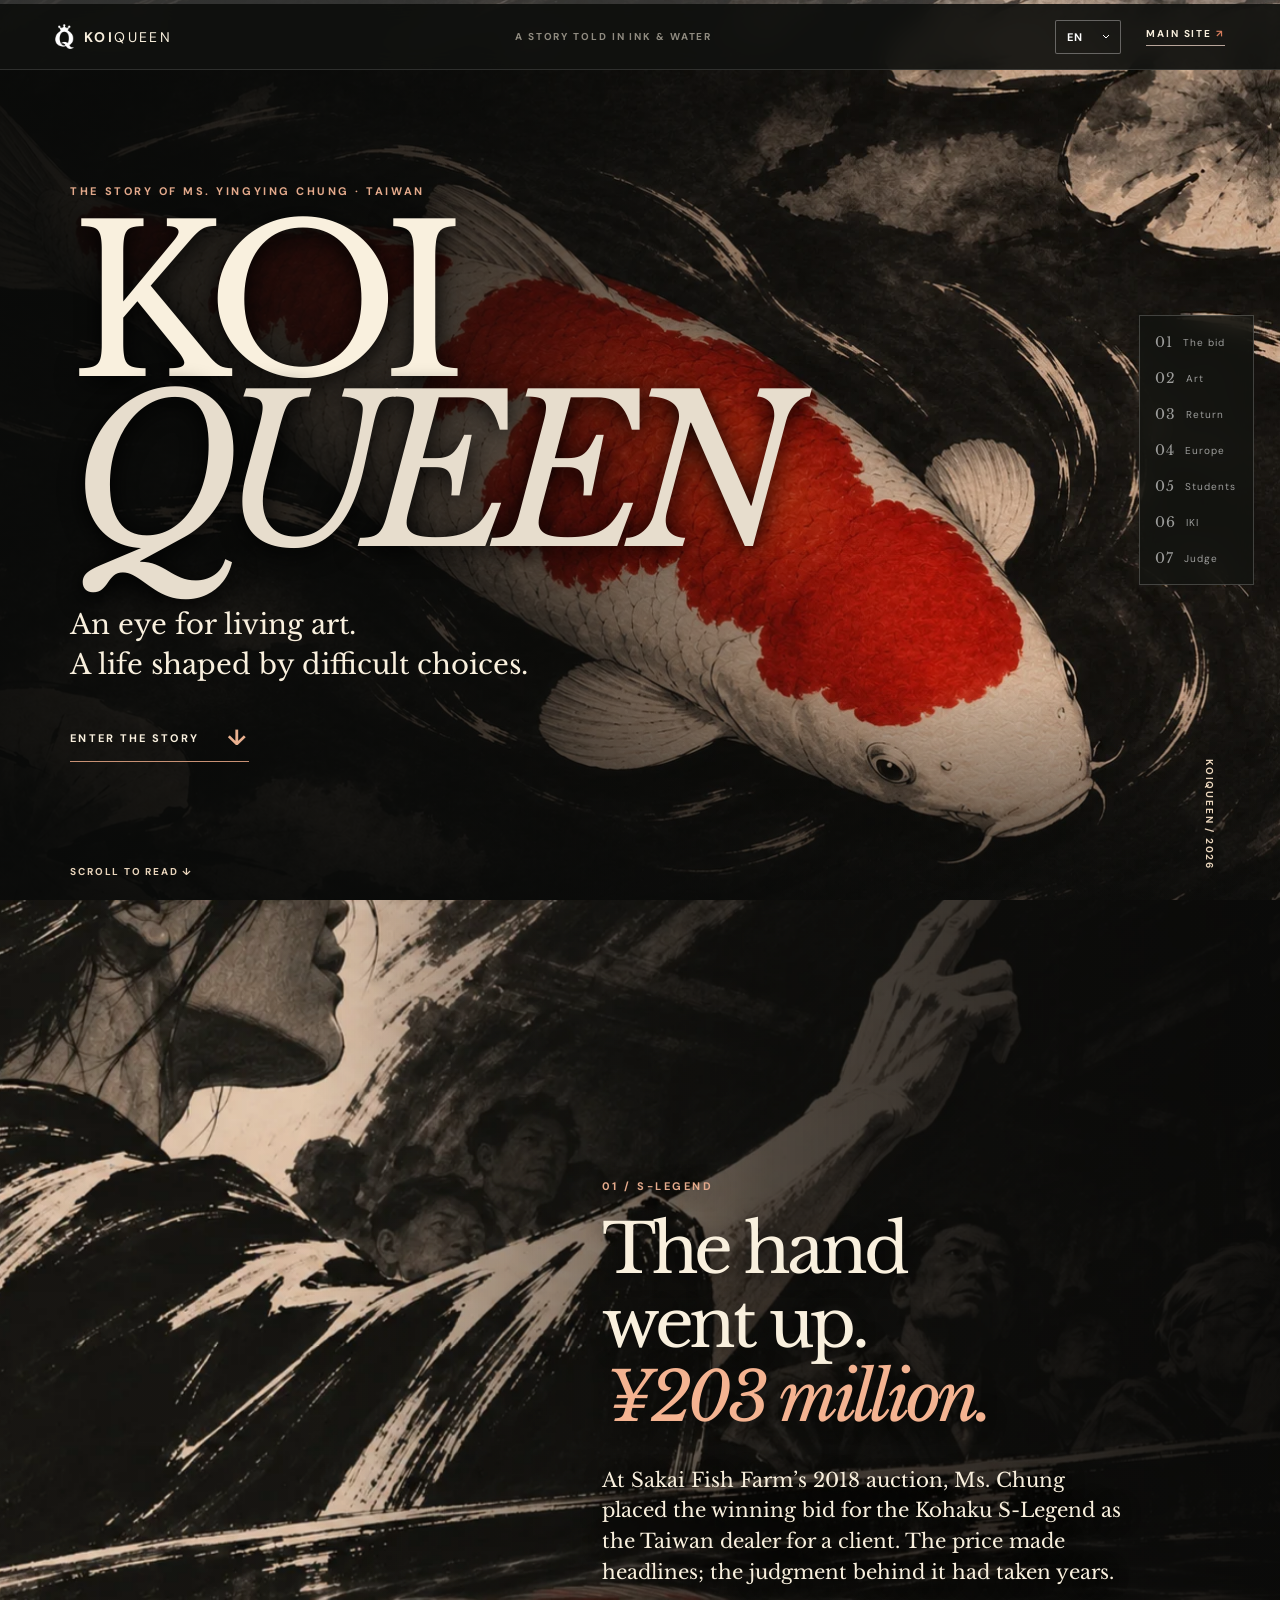
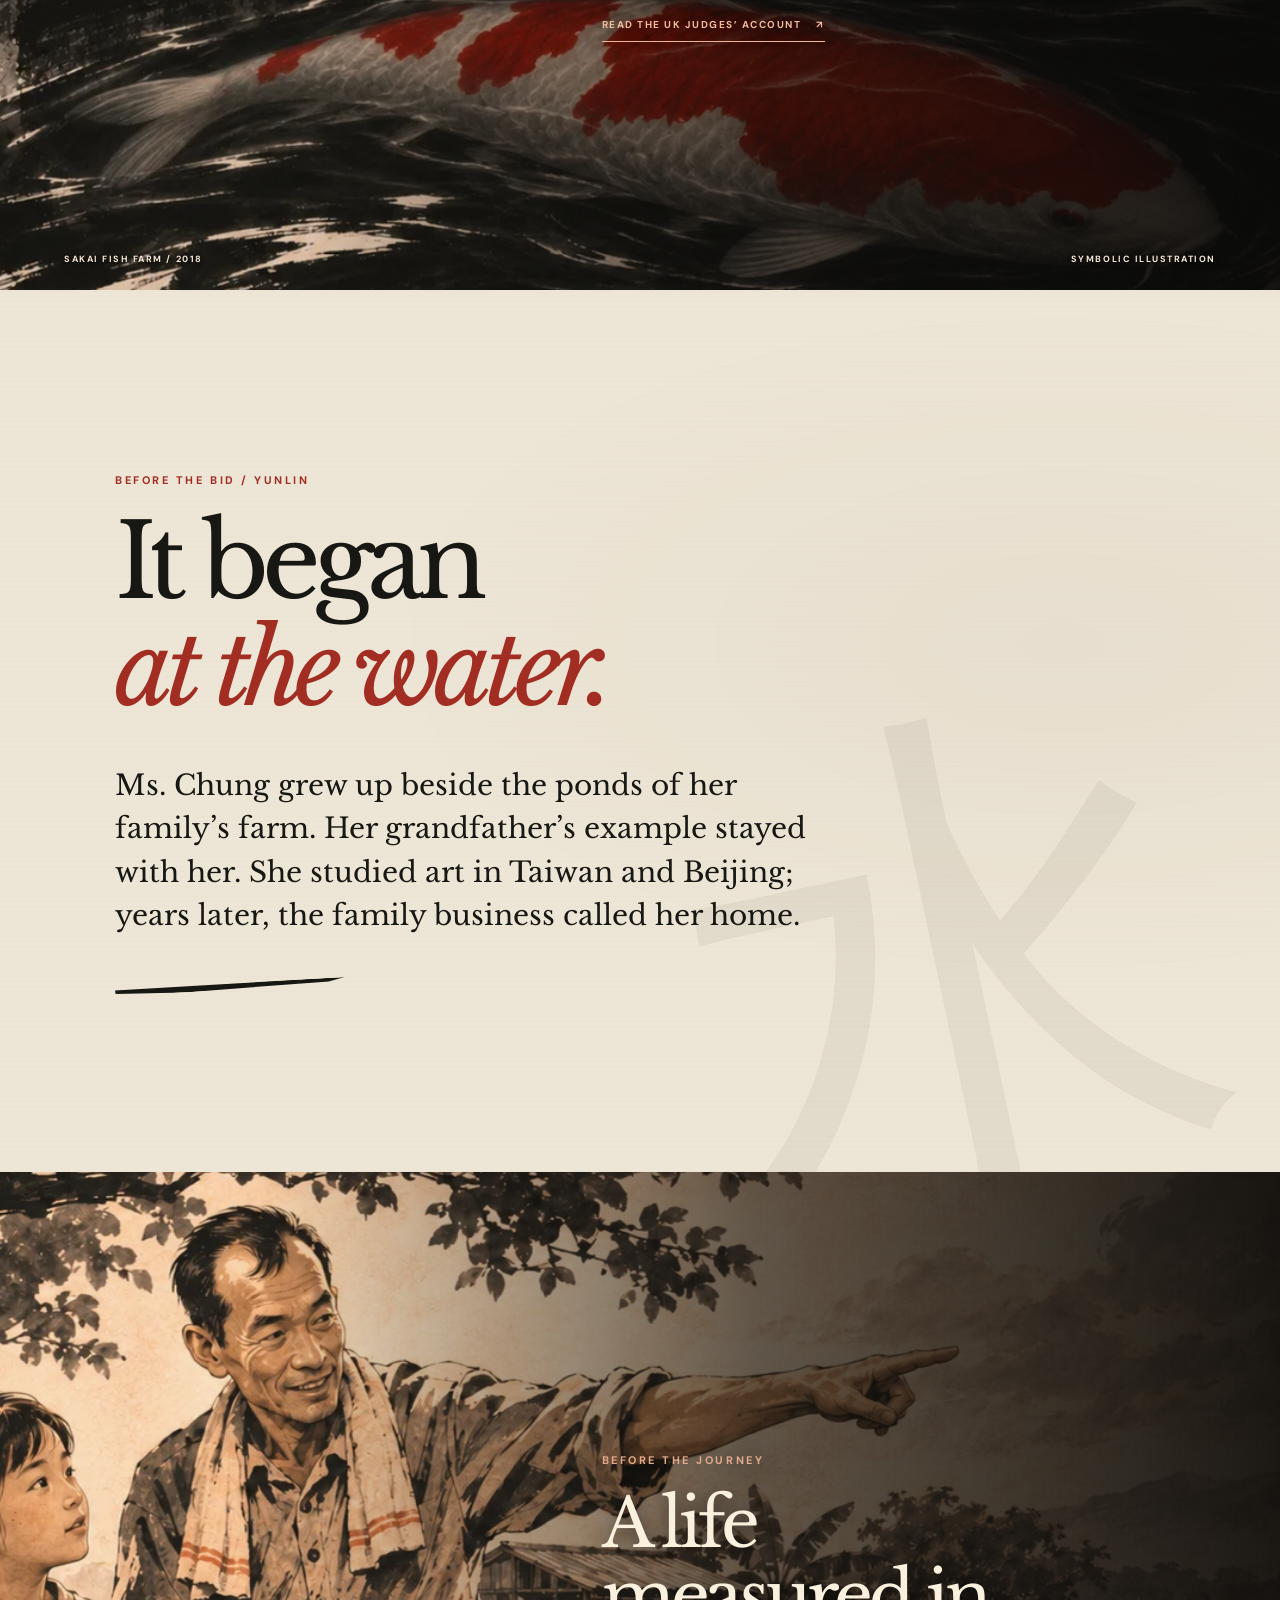
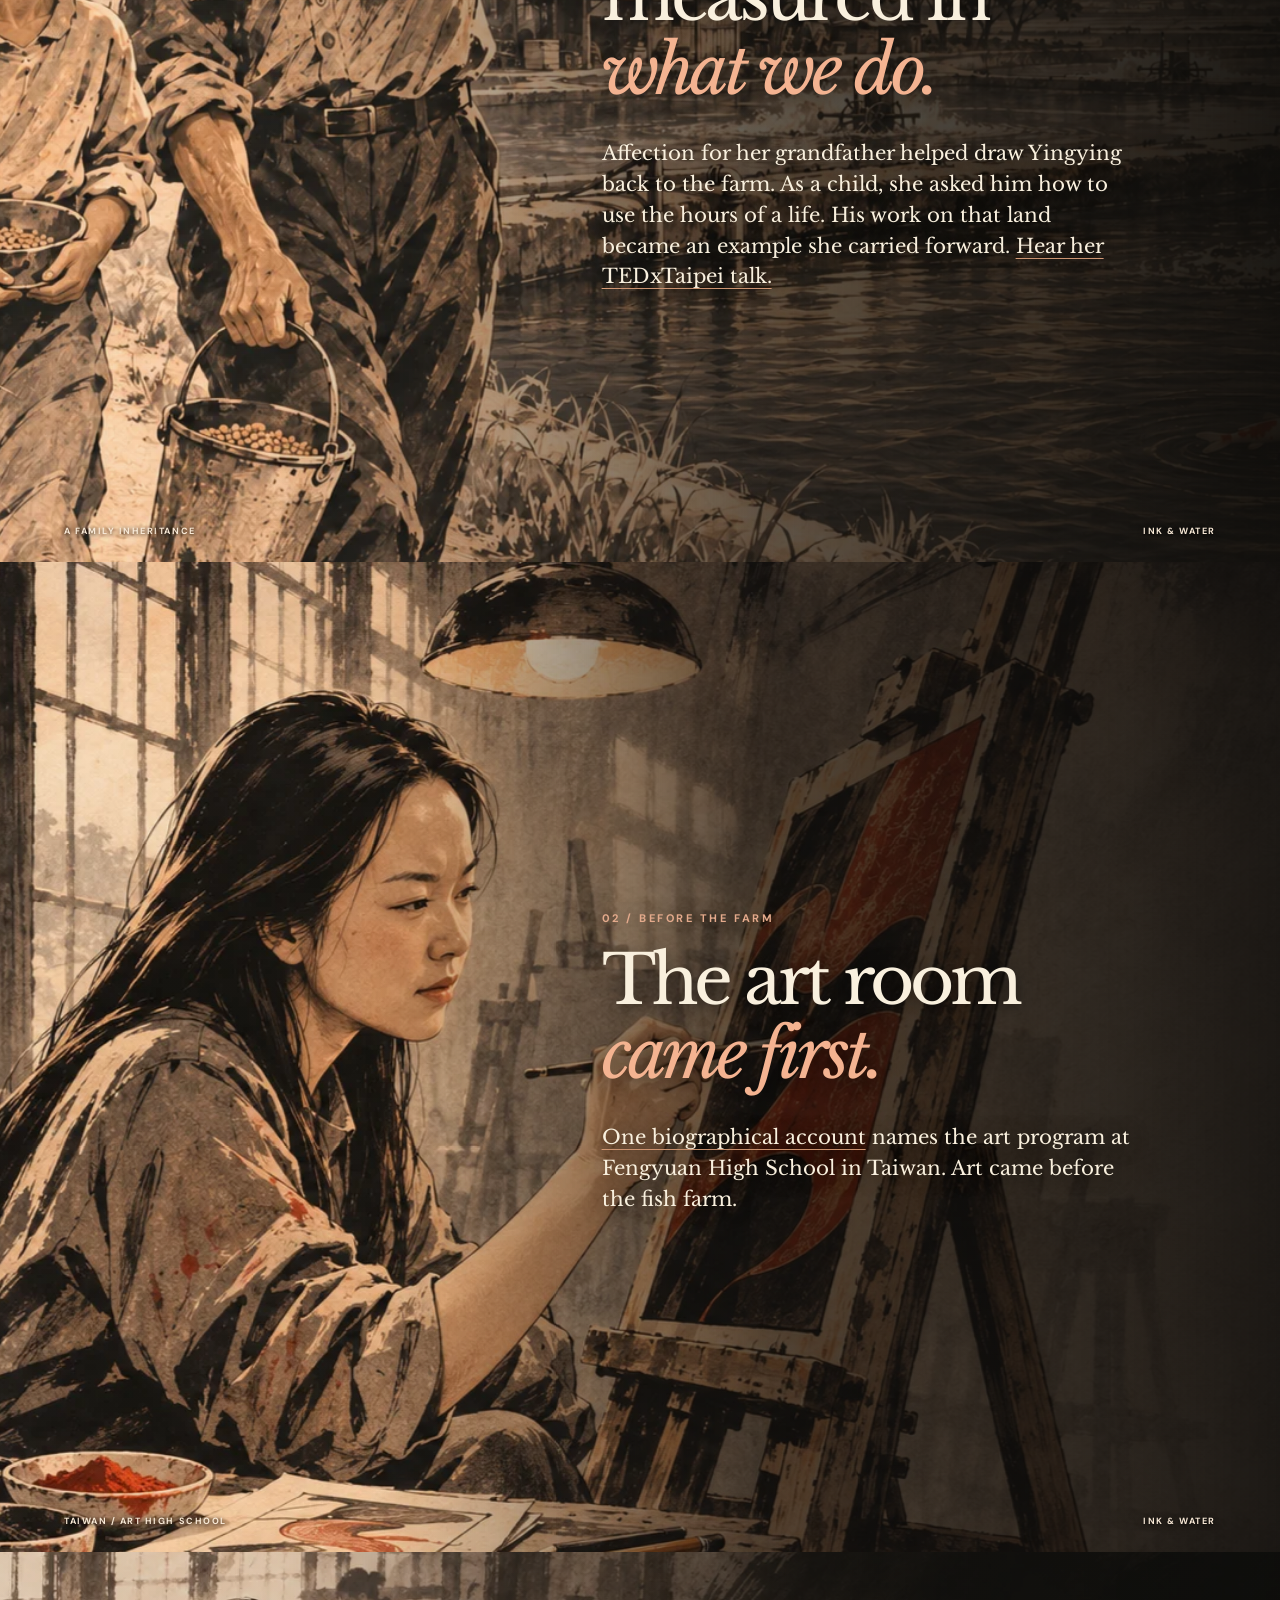
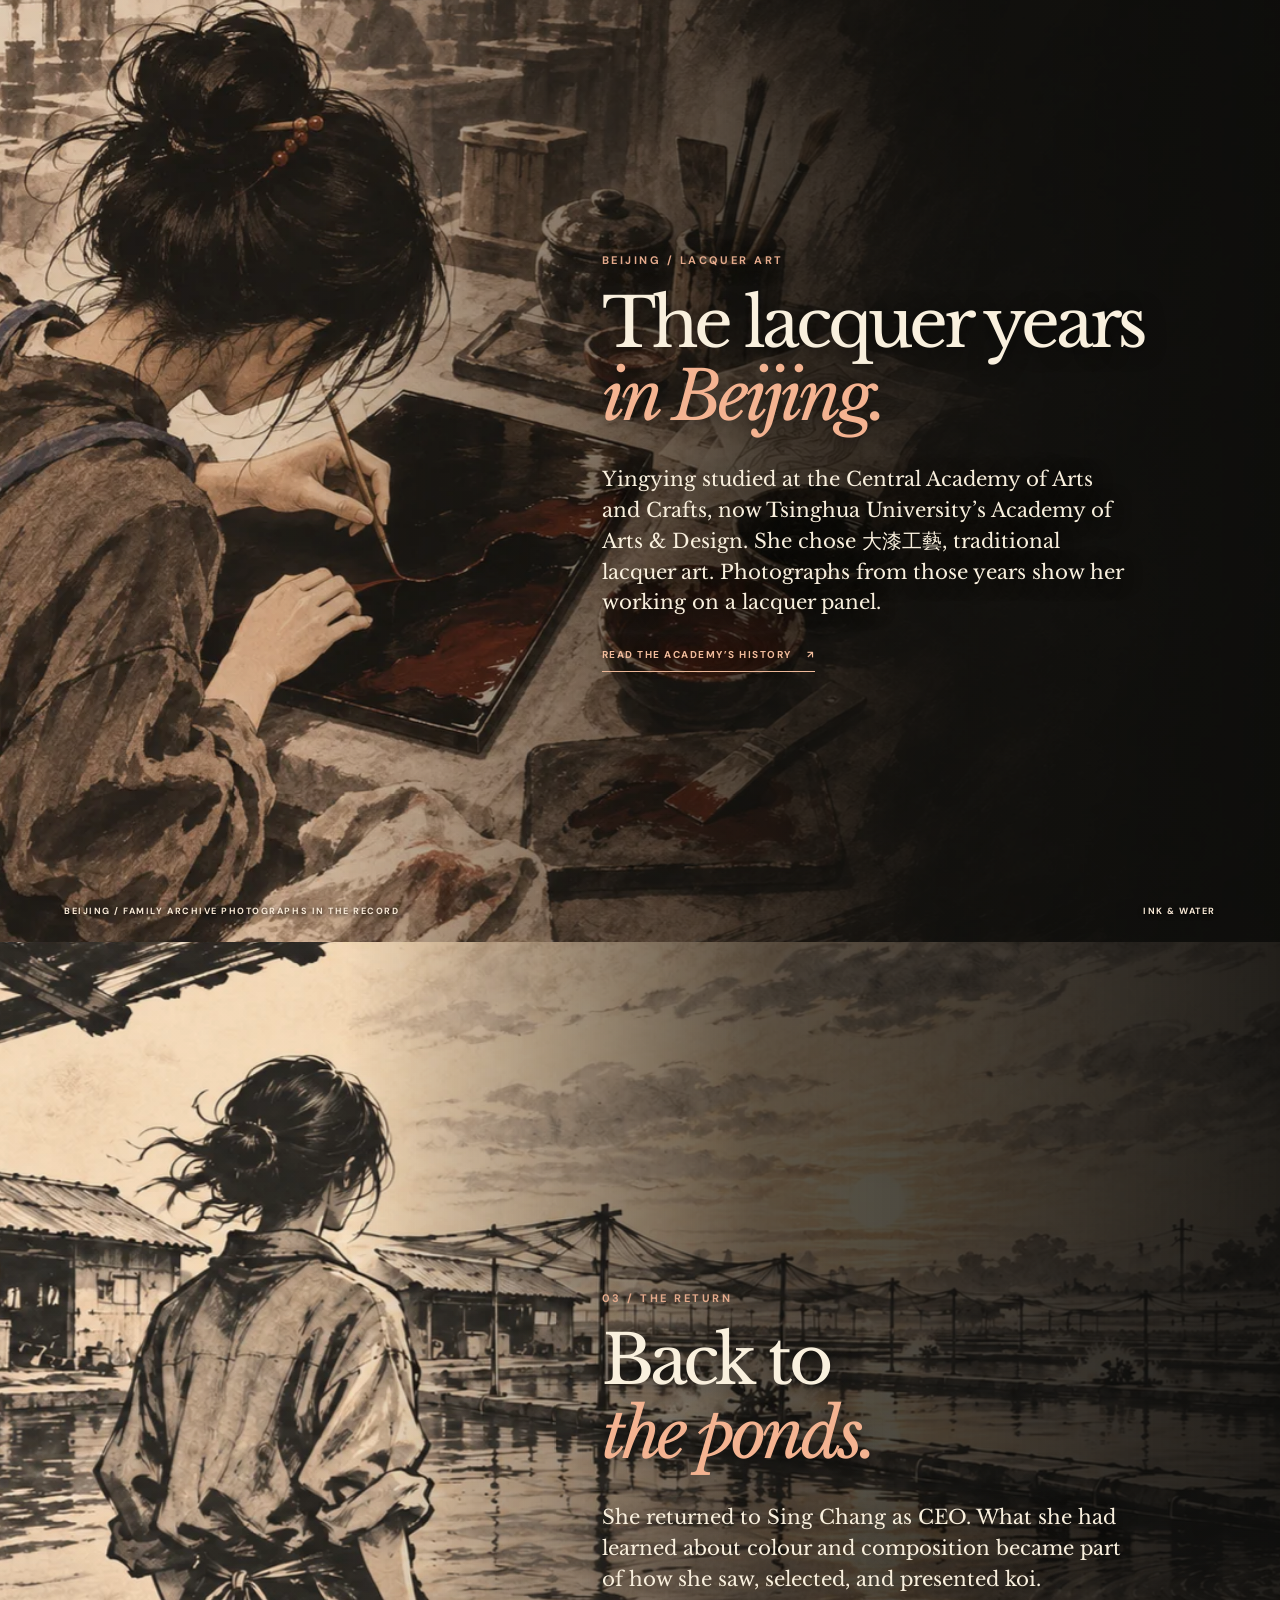
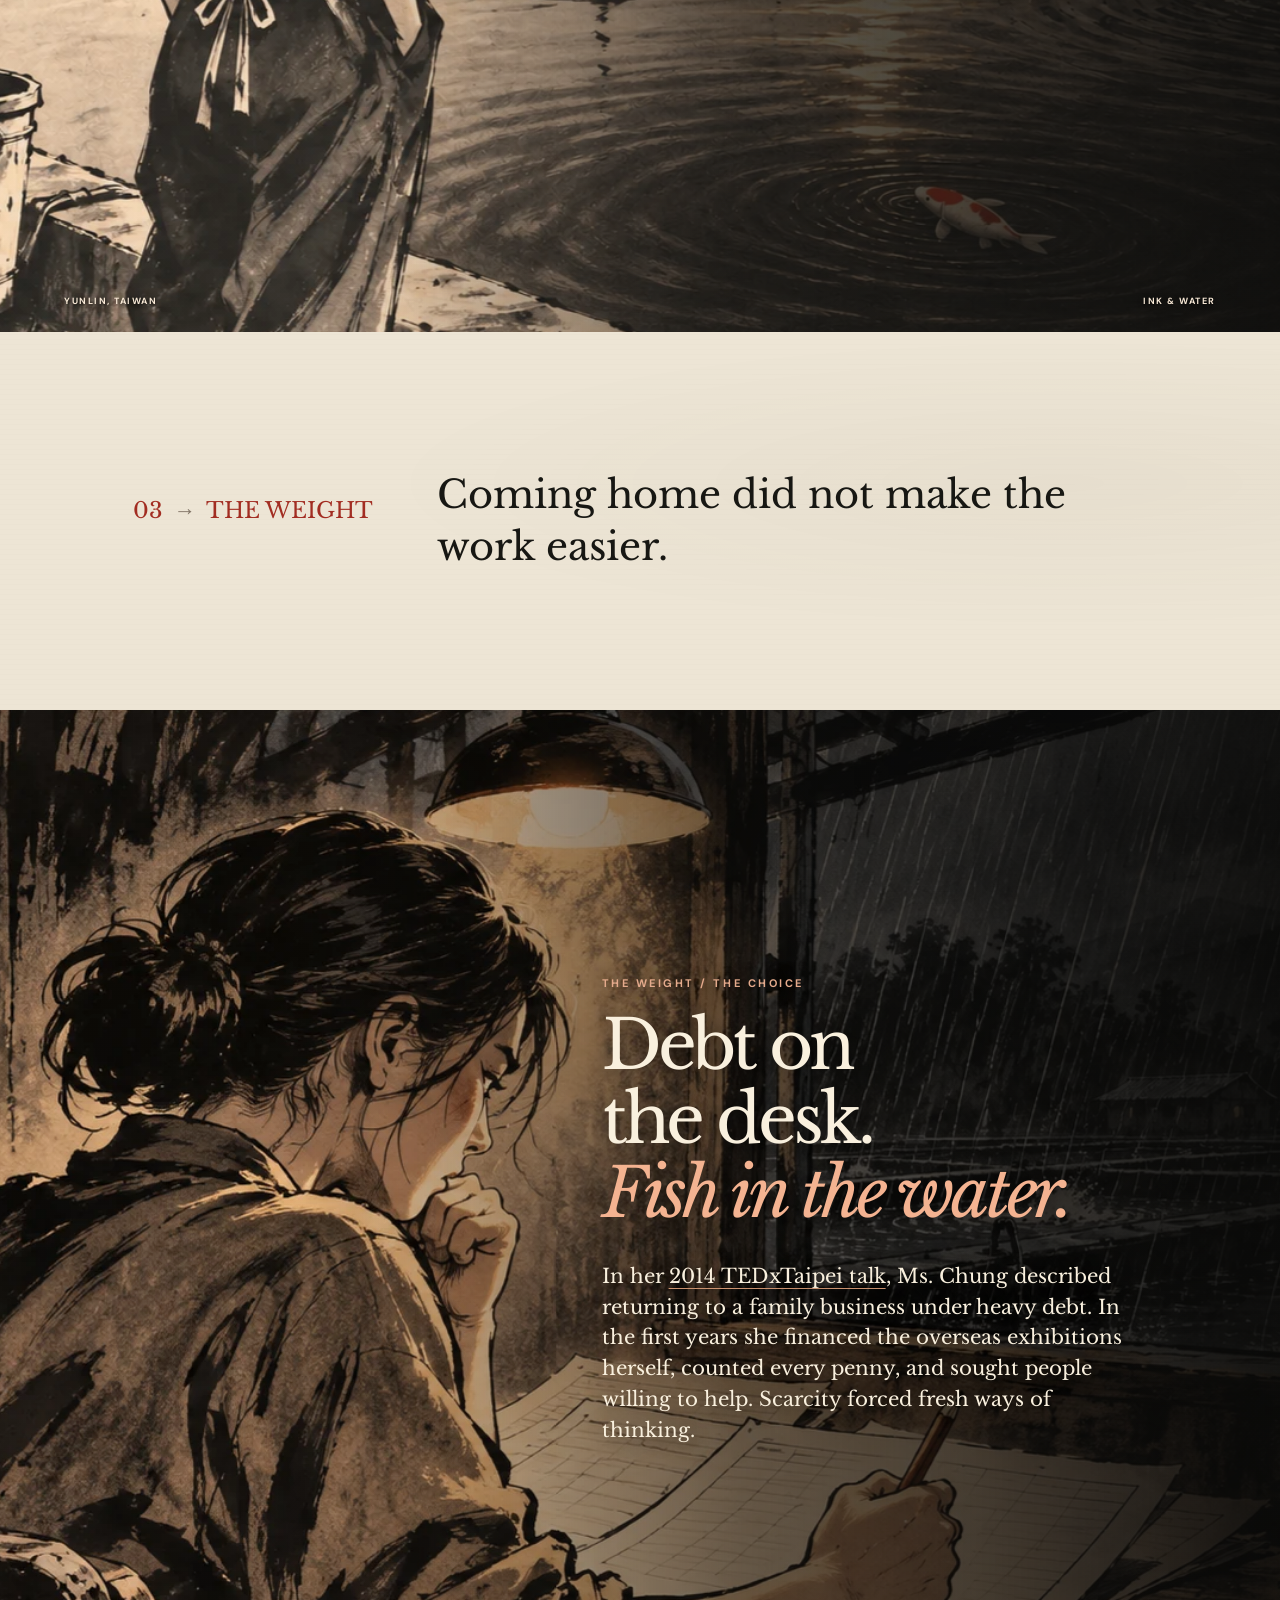
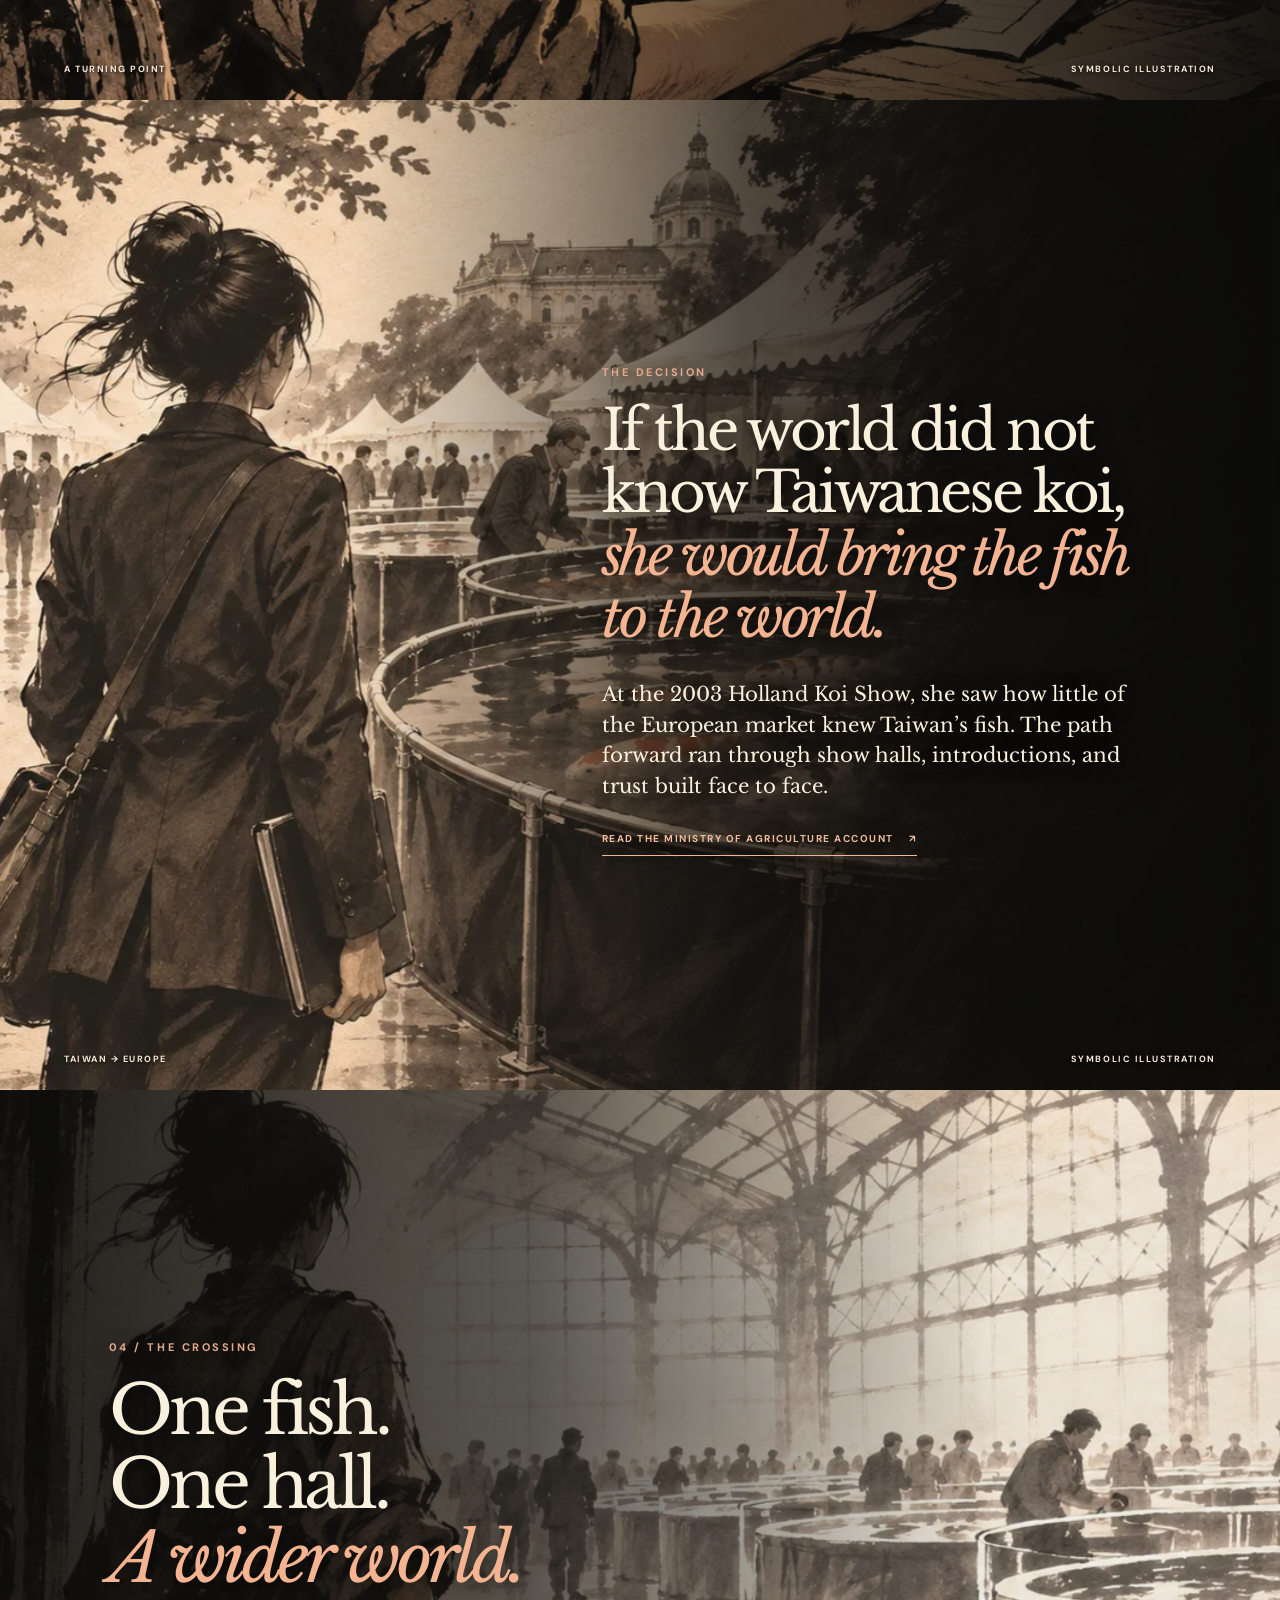
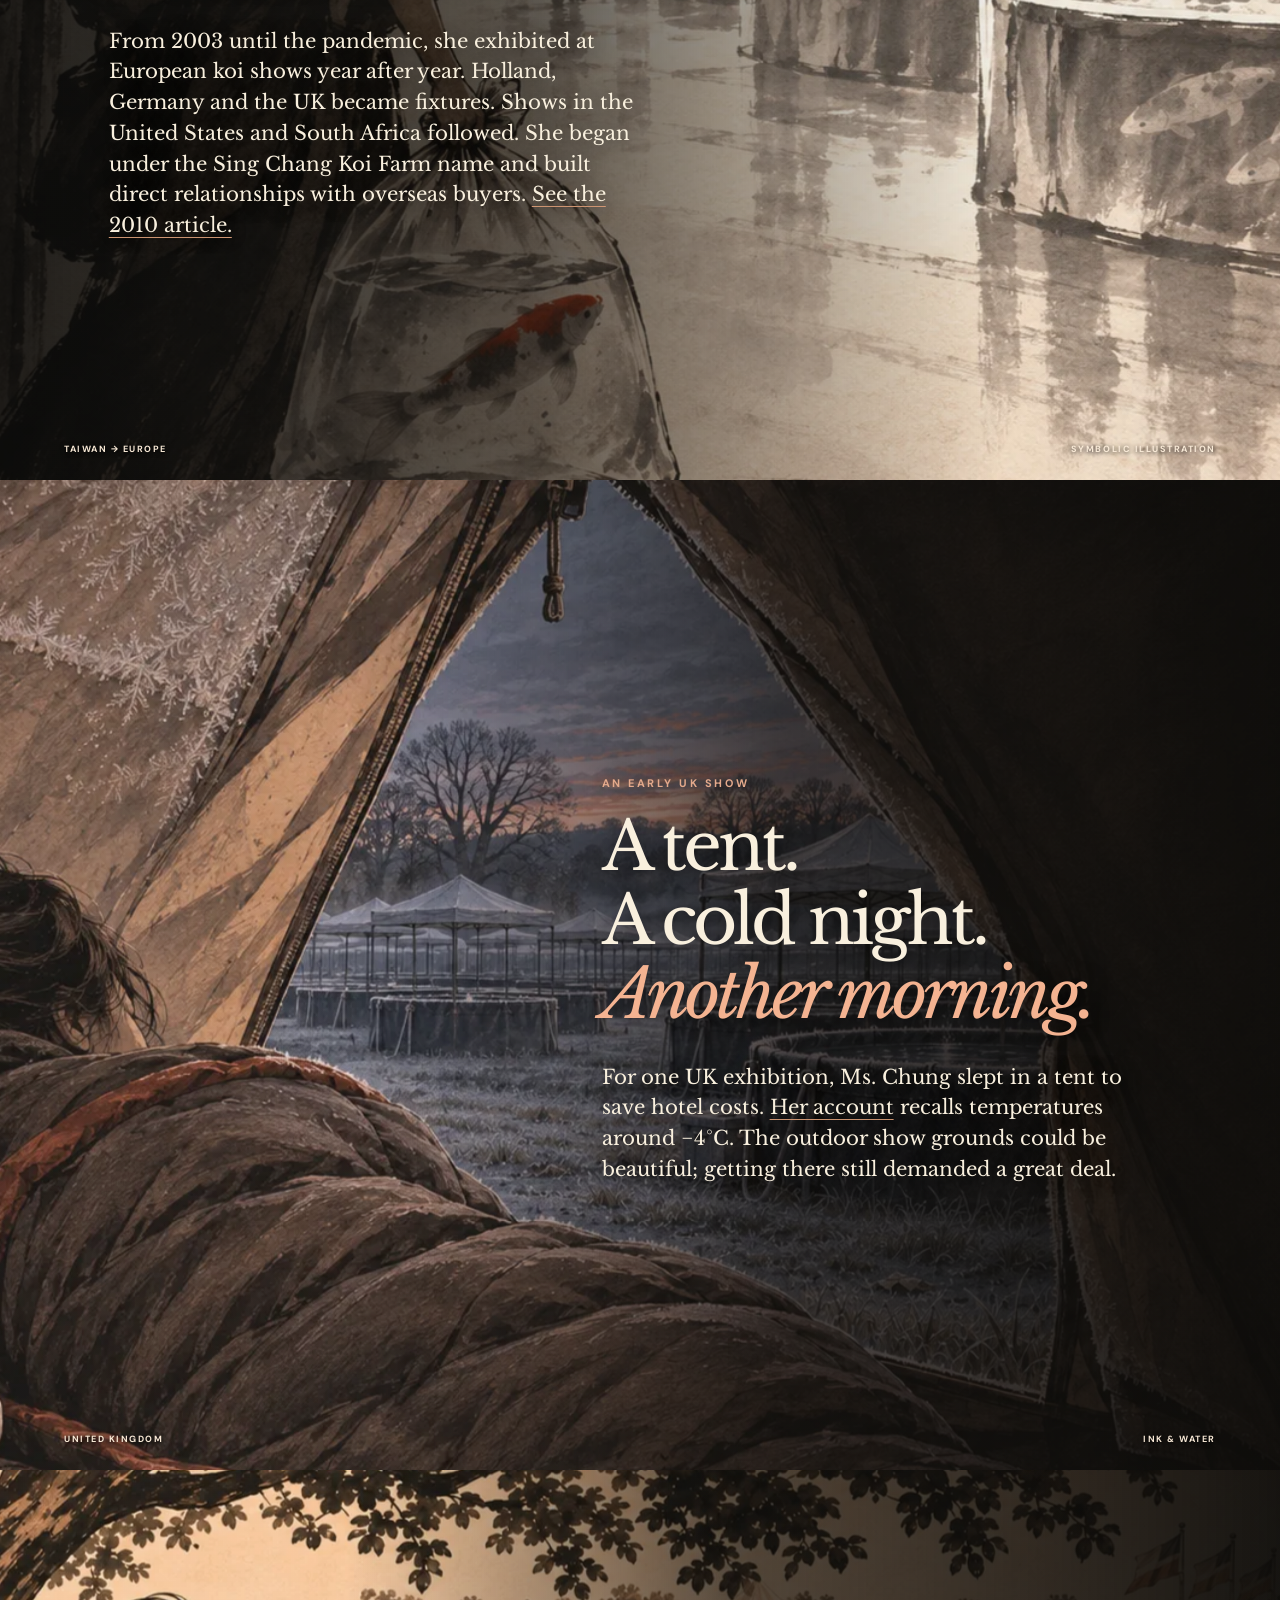
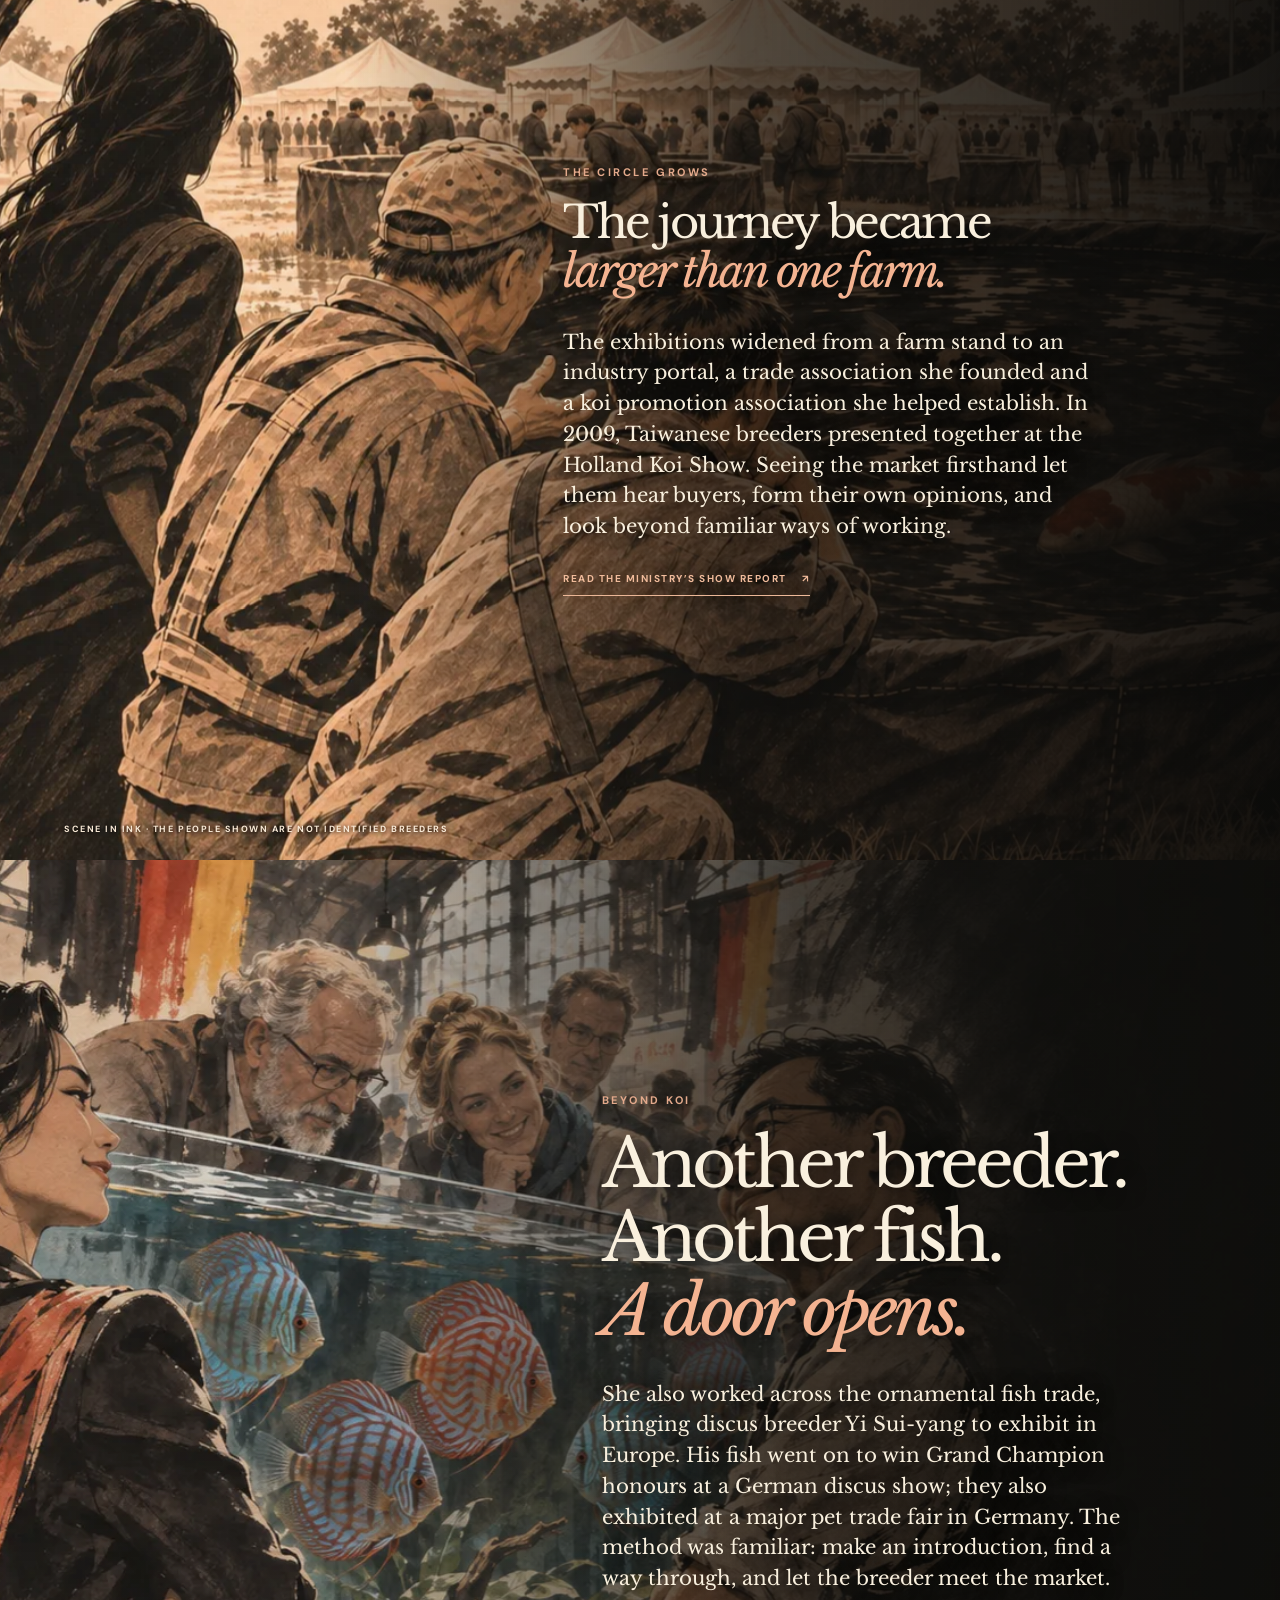
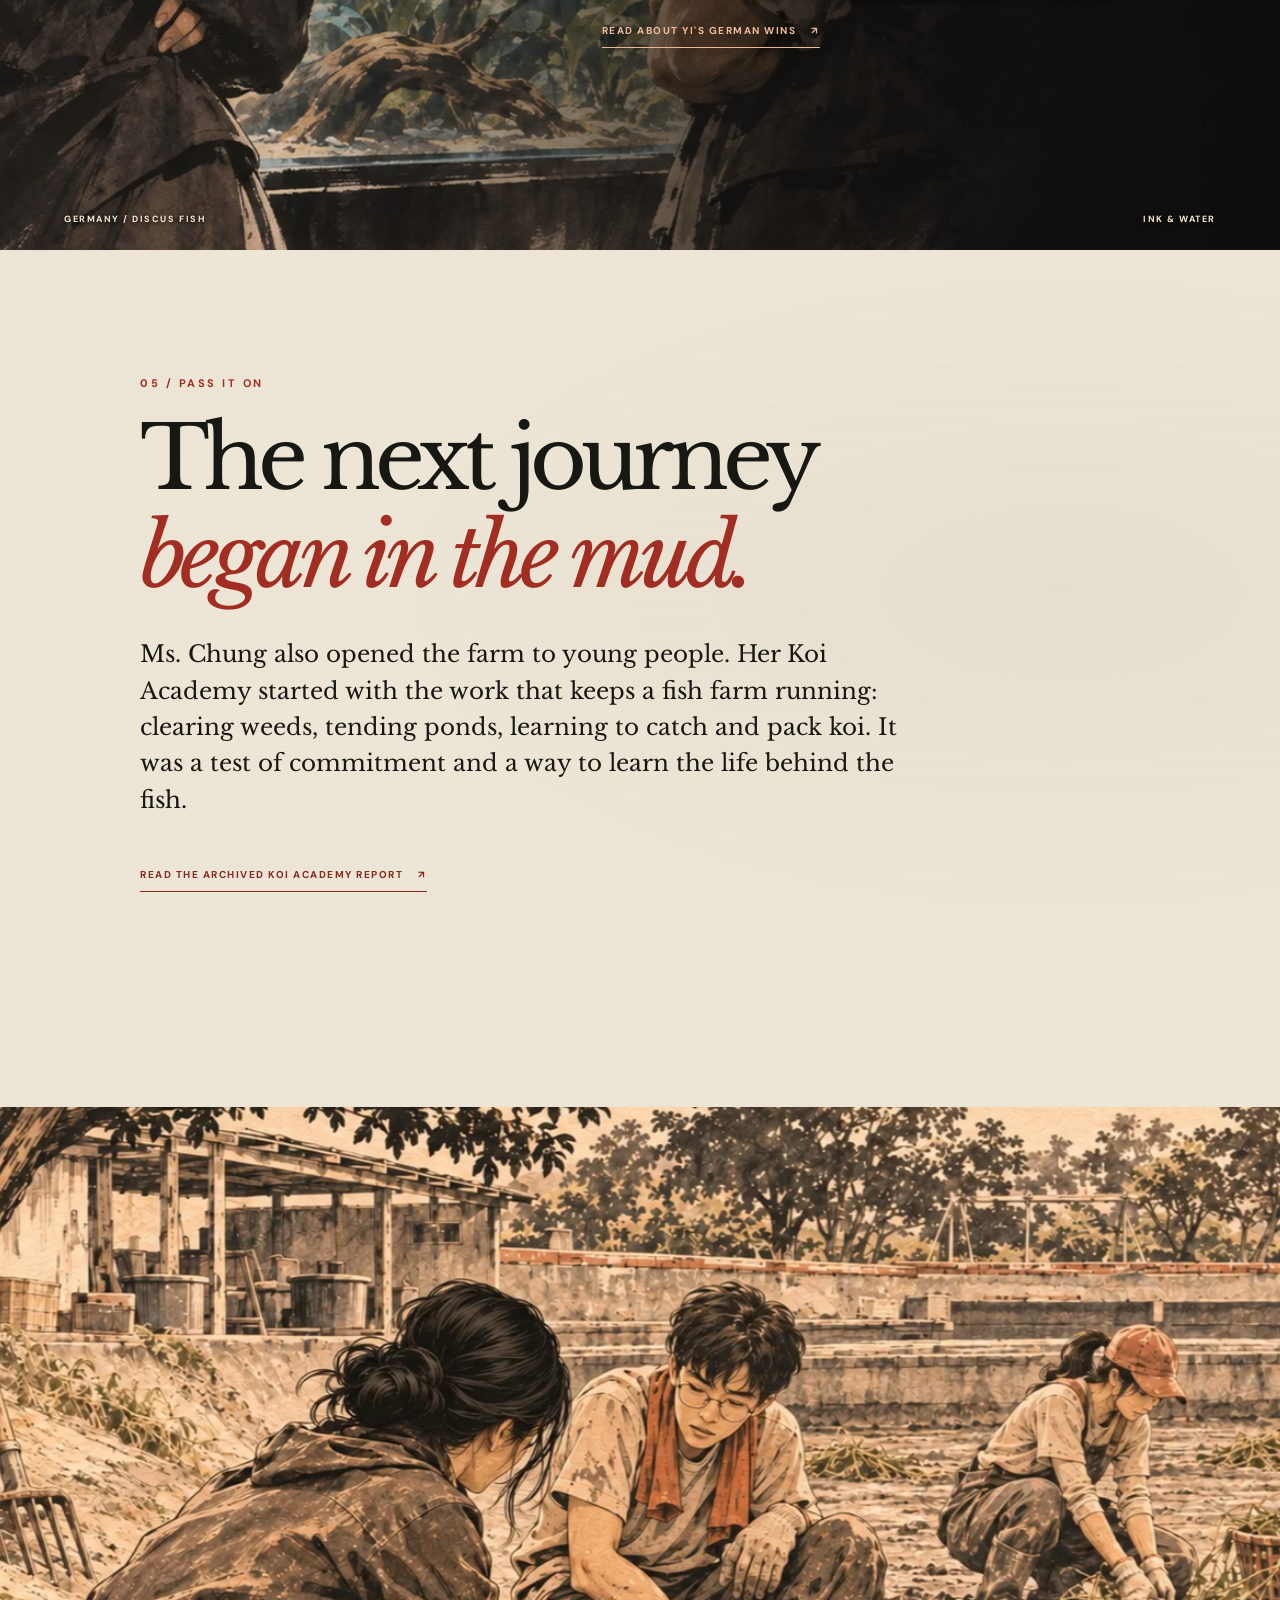
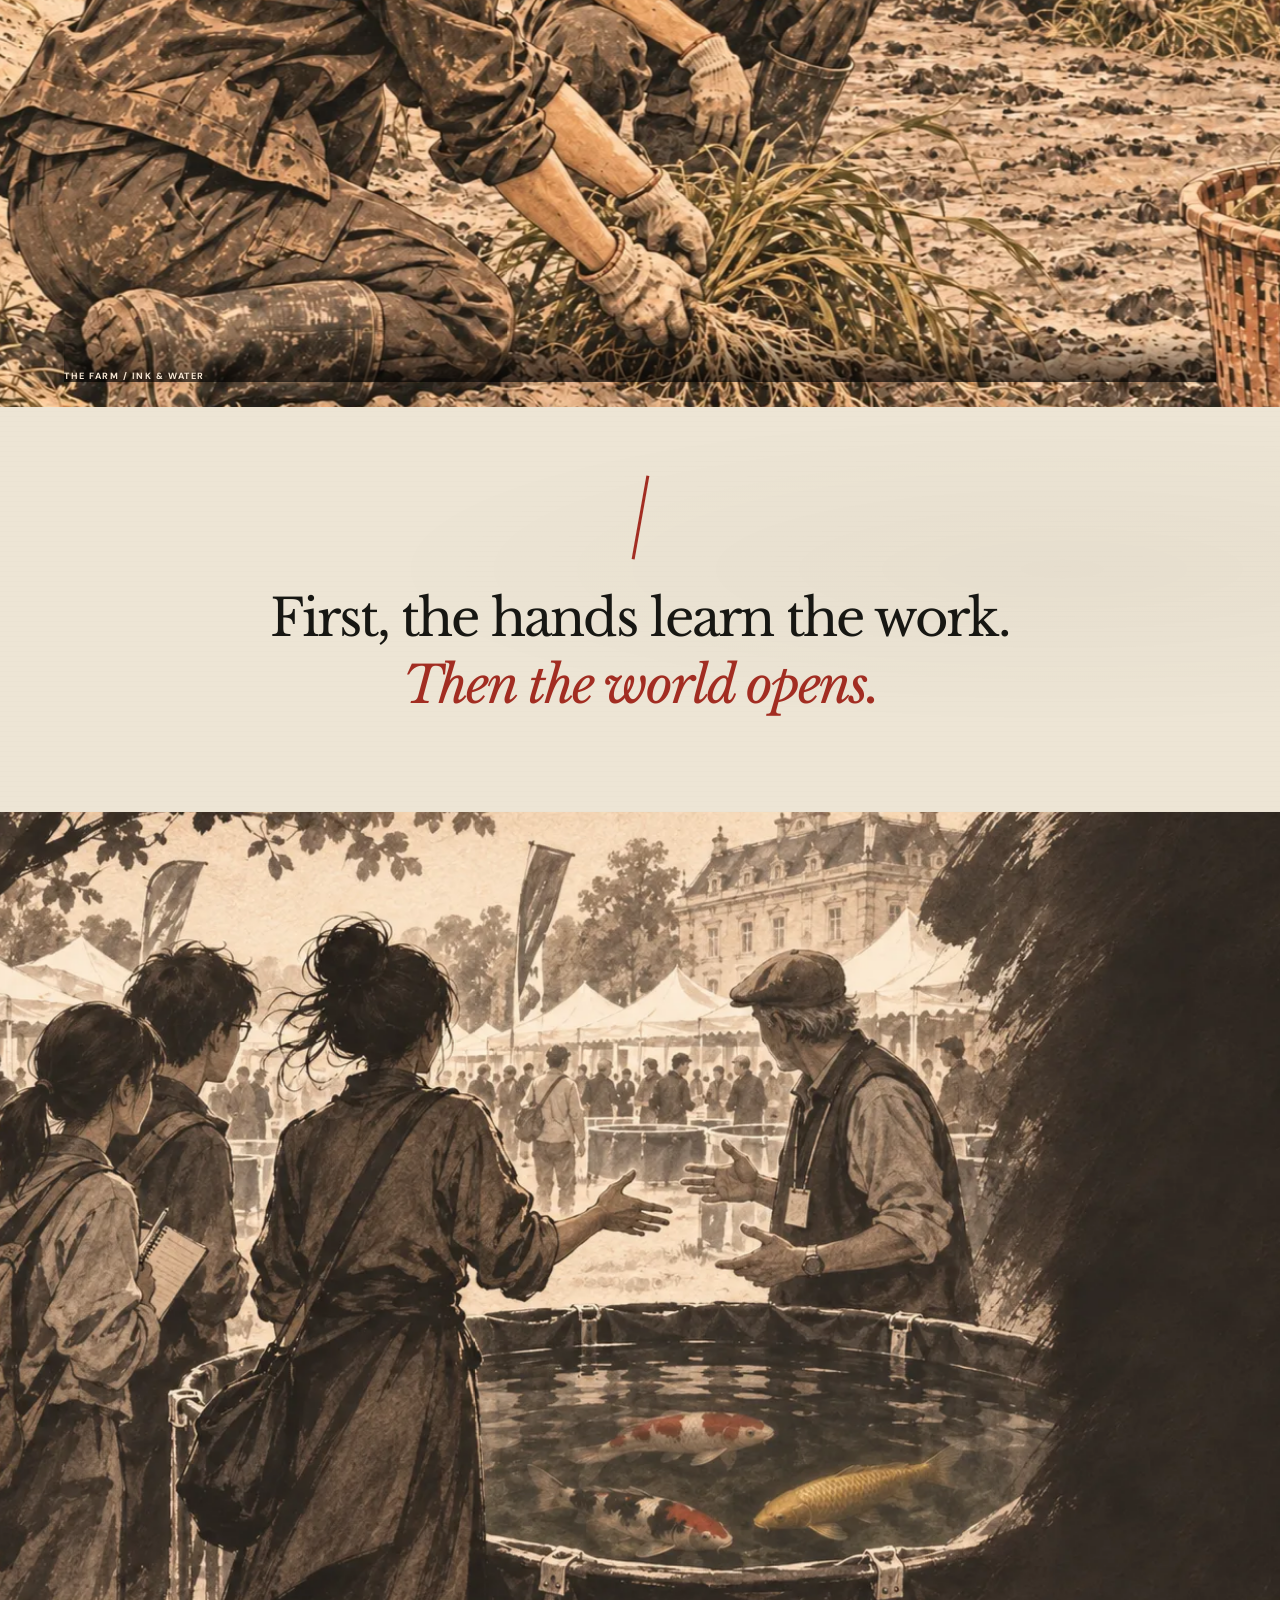
==== commit d8d400f1: "Open story with S-Legend bid and introduce IKI" ====
--- a/story/index.html
+++ b/story/index.html
@@ -19,18 +19,18 @@
   <div class="reading-progress" aria-hidden="true"><span id="reading-progress"></span></div>
   <header class="site-header">
     <a class="brand" href="#top" aria-label="Koi Queen, back to top"><img src="../assets/kq-white-crown.png" alt=""><span>KOI<span class="brand-light">QUEEN</span></span></a>
-    <span class="edition">AN EXPERIMENT IN INK &amp; WATER</span>
+    <span class="edition">A STORY TOLD IN INK &amp; WATER</span>
     <div class="header-actions"><label class="sr-only" for="language">Language</label><select id="language" aria-label="Language"><option value="en">EN</option><option value="cn">简体</option><option value="tw">繁體</option></select><a class="site-link" href="../index.html">MAIN SITE <span aria-hidden="true">↗</span></a></div>
   </header>
 
   <nav class="chapter-nav" aria-label="Story chapters">
-    <a href="#art" data-chapter="art"><span>01</span><span class="nav-name">Art</span></a>
-    <a href="#return" data-chapter="return"><span>02</span><span class="nav-name">Return</span></a>
-    <a href="#crossing" data-chapter="crossing"><span>03</span><span class="nav-name">Europe</span></a>
-    <a href="#academy" data-chapter="academy"><span>04</span><span class="nav-name">Pass it on</span></a>
-    <a href="#organizer" data-chapter="organizer"><span>05</span><span class="nav-name">Shows</span></a>
-    <a href="#bid" data-chapter="bid"><span>06</span><span class="nav-name">The bid</span></a>
-    <a href="#eye" data-chapter="eye"><span>07</span><span class="nav-name">The eye</span></a>
+    <a href="#bid" data-chapter="bid"><span>01</span><span class="nav-name">The bid</span></a>
+    <a href="#art" data-chapter="art"><span>02</span><span class="nav-name">Art</span></a>
+    <a href="#return" data-chapter="return"><span>03</span><span class="nav-name">Return</span></a>
+    <a href="#crossing" data-chapter="crossing"><span>04</span><span class="nav-name">Europe</span></a>
+    <a href="#academy" data-chapter="academy"><span>05</span><span class="nav-name">Students</span></a>
+    <a href="#iki" data-chapter="iki"><span>06</span><span class="nav-name">IKI</span></a>
+    <a href="#judge" data-chapter="judge"><span>07</span><span class="nav-name">Judge</span></a>
   </nav>
 
   <main id="main">
@@ -38,18 +38,30 @@
       <div class="hero-art"><img src="assets/koi-hero-standard.webp" alt="Ink illustration of a standard-finned red and white Kohaku swimming through dark water" fetchpriority="high"></div>
       <div class="hero-scrim"></div>
       <div class="hero-content">
-        <p class="eyebrow light">A STORY OF MS. CHUNG · TAIWAN</p>
+        <p class="eyebrow light">THE STORY OF MS. YINGYING CHUNG · TAIWAN</p>
         <h1 id="hero-title">KOI<br><em>QUEEN</em></h1>
         <p class="hero-deck">An eye for living art.<br>A life shaped by difficult choices.</p>
-        <a class="begin" href="#grandfather">ENTER THE STORY <span aria-hidden="true">↓</span></a>
+        <a class="begin" href="#bid">ENTER THE STORY <span aria-hidden="true">↓</span></a>
       </div>
       <p class="hero-bottom">SCROLL TO READ <span aria-hidden="true">↓</span></p>
-      <span class="hero-side">AN ILLUSTRATED EXPERIMENT / 2026</span>
+      <span class="hero-side">KOIQUEEN / 2026</span>
+    </section>
+
+    <section class="story-scene bid-scene" id="bid" data-scene aria-labelledby="bid-title">
+      <div class="scene-art"><picture><source media="(max-width: 700px)" srcset="assets/auction-hand-mobile.webp"><img src="assets/auction-bid-s-legend-v2.webp" alt="Symbolic ink illustration of a tense koi auction, a raised hand, and a submerged Kohaku whose markings are based on S-Legend" loading="lazy"></picture></div>
+      <div class="scene-shade"></div>
+      <div class="scene-copy copy-right reveal">
+        <p class="eyebrow light">01 / S-LEGEND</p>
+        <h2 id="bid-title">The hand<br>went up.<br><em>¥203 million.</em></h2>
+        <p>At Sakai Fish Farm’s 2018 auction, Ms. Chung placed the winning bid for the Kohaku S-Legend as the Taiwan dealer for a client. The price made headlines; the judgment behind it had taken years.</p>
+        <a class="scene-link" href="https://koijudges.uk/s-legend/" target="_blank" rel="noopener noreferrer">READ THE UK JUDGES’ ACCOUNT <span aria-hidden="true">↗</span></a>
+      </div>
+      <div class="scene-foot"><span>SAKAI FISH FARM / 2018</span><span>SYMBOLIC ILLUSTRATION</span></div>
     </section>
 
     <section class="prologue paper" aria-labelledby="prologue-title">
       <div class="prologue-inner reveal">
-        <p class="eyebrow">PROLOGUE / YUNLIN</p>
+        <p class="eyebrow">BEFORE THE BID / YUNLIN</p>
         <h2 id="prologue-title">It began<br><em>at the water.</em></h2>
         <p>Ms. Chung grew up beside the ponds of her family’s farm. Her grandfather’s example stayed with her. She studied art in Taiwan and Beijing; years later, the family business called her home.</p>
         <span class="ink-rule" aria-hidden="true"></span>
@@ -58,29 +70,29 @@
     </section>
 
     <section class="story-scene grandfather-scene" id="grandfather" data-scene aria-labelledby="grandfather-title">
-      <div class="scene-art"><picture><source media="(max-width: 700px)" srcset="assets/grandfather-mobile.webp"><img src="assets/grandfather-pond-single-koi.webp" alt="Interpretive ink illustration of young Ms. Chung walking beside the ponds with her grandfather" loading="lazy"></picture></div>
+      <div class="scene-art"><picture><source media="(max-width: 700px)" srcset="assets/grandfather-mobile.webp"><img src="assets/grandfather-pond-single-koi.webp" alt="Ink scene of young Ms. Chung walking beside the ponds with her grandfather" loading="lazy"></picture></div>
       <div class="scene-shade"></div>
       <div class="scene-copy copy-right reveal">
         <p class="eyebrow light">BEFORE THE JOURNEY</p>
         <h2 id="grandfather-title">A life<br>measured in<br><em>what we do.</em></h2>
-        <p>Ms. Chung has said that affection for her grandfather helped draw her back to the farm. In her <a href="https://www.youtube.com/watch?v=nbLiaIIh4NM" target="_blank" rel="noopener noreferrer">TEDxTaipei talk</a>, she recalls asking him how to use the hours of a life. His own work on that land became an example she carried forward.</p>
-      </div>
-      <div class="scene-foot"><span>A FAMILY INHERITANCE</span><span>ILLUSTRATED INTERPRETATION</span></div>
+        <p>Affection for her grandfather helped draw Yingying back to the farm. As a child, she asked him how to use the hours of a life. His work on that land became an example she carried forward. <a href="https://www.youtube.com/watch?v=nbLiaIIh4NM" target="_blank" rel="noopener noreferrer">Hear her TEDxTaipei talk.</a></p>
+      </div>
+      <div class="scene-foot"><span>A FAMILY INHERITANCE</span><span>INK &amp; WATER</span></div>
     </section>
 
     <section class="story-scene art-scene" id="art" data-scene aria-labelledby="art-title">
-      <div class="scene-art"><picture><source media="(max-width: 700px)" srcset="assets/art-mobile.webp"><img src="assets/beijing-art-studio.webp" alt="Illustrated interpretation of a young Ms. Chung working on a red and black painting in an art studio" loading="lazy"></picture></div>
-      <div class="scene-shade"></div>
-      <div class="scene-copy copy-right reveal">
-        <p class="eyebrow light">01 / BEFORE THE FARM</p>
+      <div class="scene-art"><picture><source media="(max-width: 700px)" srcset="assets/art-mobile.webp"><img src="assets/beijing-art-studio.webp" alt="Ink scene of a young Ms. Chung working on a red and black painting in an art studio" loading="lazy"></picture></div>
+      <div class="scene-shade"></div>
+      <div class="scene-copy copy-right reveal">
+        <p class="eyebrow light">02 / BEFORE THE FARM</p>
         <h2 id="art-title">The art room<br><em>came first.</em></h2>
         <p><a href="https://blog.udn.com/article/article_print.jsp?f_ART_ID=82521947&amp;f_CODE=1790360195558&amp;uid=rosa9988" target="_blank" rel="noopener noreferrer">One biographical account</a> names the art program at Fengyuan High School in Taiwan. Art came before the fish farm.</p>
       </div>
-      <div class="scene-foot"><span>TAIWAN / ART HIGH SCHOOL</span><span>ILLUSTRATED INTERPRETATION</span></div>
+      <div class="scene-foot"><span>TAIWAN / ART HIGH SCHOOL</span><span>INK &amp; WATER</span></div>
     </section>
 
     <section class="story-scene beijing-scene" id="beijing" data-scene aria-labelledby="beijing-title">
-      <div class="scene-art"><picture><source media="(max-width: 700px)" srcset="assets/beijing-lacquer-study-mobile.webp"><img src="assets/beijing-lacquer-study.webp" alt="Interpretive ink illustration of young Yingying, seen from behind, working with a fine brush on a lacquer panel at an art school table in Beijing" loading="lazy"></picture></div>
+      <div class="scene-art"><picture><source media="(max-width: 700px)" srcset="assets/beijing-lacquer-study-mobile.webp"><img src="assets/beijing-lacquer-study.webp" alt="Ink scene of young Yingying, seen from behind, working with a fine brush on a lacquer panel at an art school table in Beijing" loading="lazy"></picture></div>
       <div class="scene-shade"></div>
       <div class="scene-copy copy-right reveal">
         <p class="eyebrow light">BEIJING / LACQUER ART</p>
@@ -88,21 +100,21 @@
         <p>Yingying studied at the Central Academy of Arts and Crafts, now Tsinghua University’s Academy of Arts &amp; Design. She chose 大漆工藝, traditional lacquer art. Photographs from those years show her working on a lacquer panel.</p>
         <a class="scene-link" href="https://www.ad.tsinghua.edu.cn/gy/lsyg.htm" target="_blank" rel="noopener noreferrer">READ THE ACADEMY’S HISTORY <span aria-hidden="true">↗</span></a>
       </div>
-      <div class="scene-foot"><span>BEIJING / FAMILY ARCHIVE PHOTOGRAPHS IN THE RECORD</span><span>ILLUSTRATED INTERPRETATION</span></div>
+      <div class="scene-foot"><span>BEIJING / FAMILY ARCHIVE PHOTOGRAPHS IN THE RECORD</span><span>INK &amp; WATER</span></div>
     </section>
 
     <section class="story-scene farm-scene" id="return" data-scene aria-labelledby="return-title">
       <div class="scene-art"><picture><source media="(max-width: 700px)" srcset="assets/return-mobile.webp"><img src="assets/farm-dawn-single-koi.webp" alt="Symbolic ink illustration of a woman looking across koi ponds at dawn" loading="lazy"></picture></div>
       <div class="scene-shade"></div>
       <div class="scene-copy copy-right reveal">
-        <p class="eyebrow light">02 / THE RETURN</p>
+        <p class="eyebrow light">03 / THE RETURN</p>
         <h2 id="return-title">Back to<br><em>the ponds.</em></h2>
         <p>She returned to Sing Chang as CEO. What she had learned about colour and composition became part of how she saw, selected, and presented koi.</p>
       </div>
-      <div class="scene-foot"><span>YUNLIN, TAIWAN</span><span>ILLUSTRATED RECONSTRUCTION</span></div>
-    </section>
-
-    <section class="gutter paper" aria-label="A difficult return"><p class="gutter-number">02 <span>→</span> THE WEIGHT</p><p class="gutter-line reveal">Coming home did not make the work easier.</p></section>
+      <div class="scene-foot"><span>YUNLIN, TAIWAN</span><span>INK &amp; WATER</span></div>
+    </section>
+
+    <section class="gutter paper" aria-label="A difficult return"><p class="gutter-number">03 <span>→</span> THE WEIGHT</p><p class="gutter-line reveal">Coming home did not make the work easier.</p></section>
 
     <section class="story-scene pressure-scene" id="pressure" data-scene aria-labelledby="pressure-title">
       <div class="scene-art"><picture><source media="(max-width: 700px)" srcset="assets/pressure-mobile.webp"><img src="assets/struggle-ledger.webp" alt="Symbolic ink illustration of a woman studying farm papers at night while rain falls outside" loading="lazy"></picture></div>
@@ -110,7 +122,7 @@
       <div class="scene-copy copy-right reveal">
         <p class="eyebrow light">THE WEIGHT / THE CHOICE</p>
         <h2 id="pressure-title">Debt on<br>the desk.<br><em>Fish in the water.</em></h2>
-        <p>In her <a href="https://www.youtube.com/watch?v=nbLiaIIh4NM" target="_blank" rel="noopener noreferrer">2014 TEDxTaipei talk</a>, Ms. Chung described returning to a family business under heavy debt. In the first years she financed the overseas exhibitions herself, counted every expense, and sought people willing to help. Scarcity forced fresh ways of thinking.</p>
+        <p>In her <a href="https://www.youtube.com/watch?v=nbLiaIIh4NM" target="_blank" rel="noopener noreferrer">2014 TEDxTaipei talk</a>, Ms. Chung described returning to a family business under heavy debt. In the first years she financed the overseas exhibitions herself, counted every penny, and sought people willing to help. Scarcity forced fresh ways of thinking.</p>
       </div>
       <div class="scene-foot"><span>A TURNING POINT</span><span>SYMBOLIC ILLUSTRATION</span></div>
     </section>
@@ -131,33 +143,33 @@
       <div class="scene-art"><picture><source media="(max-width: 700px)" srcset="assets/crossing-mobile.webp"><img src="assets/decision-abroad.webp" alt="Symbolic ink illustration of a woman carrying a koi into an unfamiliar show hall" loading="lazy"></picture></div>
       <div class="scene-shade"></div>
       <div class="scene-copy copy-left reveal">
-        <p class="eyebrow light">03 / THE CROSSING</p>
+        <p class="eyebrow light">04 / THE CROSSING</p>
         <h2 id="crossing-title">One fish.<br>One hall.<br><em>A wider world.</em></h2>
-        <p>From 2003 until the pandemic, she exhibited at European koi shows year after year. Holland, Germany and the UK became fixtures. She began under the Sing Chang Koi Farm name; later taiwankoi.com became an industry portal. <a href="https://www.cw.com.tw/article/5000480" target="_blank" rel="noopener noreferrer">By 2010, reporting described</a> five international shows a year and direct relationships with overseas buyers.</p>
+        <p>From 2003 until the pandemic, she exhibited at European koi shows year after year. Holland, Germany and the UK became fixtures. Shows in the United States and South Africa followed. She began under the Sing Chang Koi Farm name and built direct relationships with overseas buyers. <a href="https://www.cw.com.tw/article/5000480" target="_blank" rel="noopener noreferrer">See the 2010 article.</a></p>
       </div>
       <div class="scene-foot"><span>TAIWAN → EUROPE</span><span>SYMBOLIC ILLUSTRATION</span></div>
     </section>
 
     <section class="story-scene tent-scene" id="tent" data-scene aria-labelledby="tent-title">
-      <div class="scene-art"><picture><source media="(max-width: 700px)" srcset="assets/tent-mobile.webp"><img src="assets/uk-tent-sleeping-v2.webp" alt="Illustrated interpretation of Ms. Chung asleep in a small frosted tent, its open flap facing the outdoor koi show grounds at dawn" loading="lazy"></picture></div>
+      <div class="scene-art"><picture><source media="(max-width: 700px)" srcset="assets/tent-mobile.webp"><img src="assets/uk-tent-sleeping-v2.webp" alt="Ink scene of Ms. Chung asleep in a small frosted tent, its open flap facing the outdoor koi show grounds at dawn" loading="lazy"></picture></div>
       <div class="scene-shade"></div>
       <div class="scene-copy copy-right reveal">
         <p class="eyebrow light">AN EARLY UK SHOW</p>
         <h2 id="tent-title">A tent.<br>A cold night.<br><em>Another morning.</em></h2>
         <p>For one UK exhibition, Ms. Chung slept in a tent to save hotel costs. <a href="https://www.cheers.com.tw/index.php/article/article.action?id=5029608" target="_blank" rel="noopener noreferrer">Her account</a> recalls temperatures around −4°C. The outdoor show grounds could be beautiful; getting there still demanded a great deal.</p>
       </div>
-      <div class="scene-foot"><span>UNITED KINGDOM</span><span>ILLUSTRATED INTERPRETATION</span></div>
+      <div class="scene-foot"><span>UNITED KINGDOM</span><span>INK &amp; WATER</span></div>
     </section>
 
     <section class="story-scene together-scene" id="together" data-scene aria-labelledby="together-title">
-      <div class="scene-art"><picture><source media="(max-width: 700px)" srcset="assets/breeders-europe-silhouette-v4-mobile.webp"><img src="assets/breeders-europe-silhouette-v4.webp" alt="Illustrated interpretation of Ms. Chung silhouetted from behind with fellow Taiwanese koi breeders beside a fabric show vat, studying three differently patterned koi beneath the water" loading="lazy"></picture></div>
-      <div class="scene-shade"></div>
-      <div class="scene-copy copy-right reveal"><p class="eyebrow light">THE CIRCLE GROWS</p><h2 id="together-title">The journey became<br><em>larger than one farm.</em></h2><p>The exhibitions widened from a farm stand and an industry website to a trade association she founded and a koi promotion association she helped establish. In 2009, Taiwanese breeders presented together at the Holland Koi Show. Seeing the market firsthand let them hear buyers, form their own opinions, and look beyond familiar ways of working.</p><a class="scene-link" href="https://kmweb.moa.gov.tw/theme_data.php?id=53062&amp;sub_theme=variety&amp;theme=news" target="_blank" rel="noopener noreferrer">READ THE MINISTRY’S SHOW REPORT <span aria-hidden="true">↗</span></a></div>
-      <div class="scene-foot"><span>INTERPRETIVE SCENE · THE PEOPLE SHOWN ARE NOT IDENTIFIED BREEDERS</span></div>
+      <div class="scene-art"><picture><source media="(max-width: 700px)" srcset="assets/breeders-europe-silhouette-v4-mobile.webp"><img src="assets/breeders-europe-silhouette-v4.webp" alt="Ink scene of Ms. Chung silhouetted from behind with fellow Taiwanese koi breeders beside a fabric show vat, studying three differently patterned koi beneath the water" loading="lazy"></picture></div>
+      <div class="scene-shade"></div>
+      <div class="scene-copy copy-right reveal"><p class="eyebrow light">THE CIRCLE GROWS</p><h2 id="together-title">The journey became<br><em>larger than one farm.</em></h2><p>The exhibitions widened from a farm stand to an industry portal, a trade association she founded and a koi promotion association she helped establish. In 2009, Taiwanese breeders presented together at the Holland Koi Show. Seeing the market firsthand let them hear buyers, form their own opinions, and look beyond familiar ways of working.</p><a class="scene-link" href="https://kmweb.moa.gov.tw/theme_data.php?id=53062&amp;sub_theme=variety&amp;theme=news" target="_blank" rel="noopener noreferrer">READ THE MINISTRY’S SHOW REPORT <span aria-hidden="true">↗</span></a></div>
+      <div class="scene-foot"><span>SCENE IN INK · THE PEOPLE SHOWN ARE NOT IDENTIFIED BREEDERS</span></div>
     </section>
 
     <section class="story-scene discus-scene" id="discus" data-scene aria-labelledby="discus-title">
-      <div class="scene-art"><picture><source media="(max-width: 700px)" srcset="assets/discus-germany-mobile.webp"><img src="assets/discus-germany.webp" alt="Interpretive ink illustration of Ms. Chung and discus breeder Yi Sui-yang beside a German exhibition aquarium with distinct discus fish submerged" loading="lazy"></picture></div>
+      <div class="scene-art"><picture><source media="(max-width: 700px)" srcset="assets/discus-germany-mobile.webp"><img src="assets/discus-germany.webp" alt="Ink scene of Ms. Chung and discus breeder Yi Sui-yang beside a German exhibition aquarium with distinct discus fish submerged" loading="lazy"></picture></div>
       <div class="scene-shade"></div>
       <div class="scene-copy copy-right reveal">
         <p class="eyebrow light">BEYOND KOI</p>
@@ -165,41 +177,53 @@
         <p>She also worked across the ornamental fish trade, bringing discus breeder Yi Sui-yang to exhibit in Europe. His fish went on to win Grand Champion honours at a German discus show; they also exhibited at a major pet trade fair in Germany. The method was familiar: make an introduction, find a way through, and let the breeder meet the market.</p>
         <a class="scene-link" href="https://www.agribiz.tw/commend1_storypage.php?commend_id=106&amp;type=2" target="_blank" rel="noopener noreferrer">READ ABOUT YI'S GERMAN WINS <span aria-hidden="true">↗</span></a>
       </div>
-      <div class="scene-foot"><span>GERMANY / DISCUS FISH</span><span>ILLUSTRATED INTERPRETATION</span></div>
+      <div class="scene-foot"><span>GERMANY / DISCUS FISH</span><span>INK &amp; WATER</span></div>
     </section>
 
     <section class="academy paper" id="academy" aria-labelledby="academy-title">
-      <div class="academy-intro reveal"><p class="eyebrow">04 / PASS IT ON</p><h2 id="academy-title">The next journey<br><em>began in the mud.</em></h2><p>Ms. Chung also opened the farm to young people. Her Koi Academy started with the work that keeps a fish farm running: clearing weeds, tending ponds, learning to catch and pack koi. It was a test of commitment and a way to learn the life behind the fish.</p><a class="paper-link" href="https://www.tfrin.gov.tw/redirect_files.php?file_name=HKkBl9pYatElJF0ecjMHbtCqqmnhoet9sk3vmzoY2xWzkOYVP9ZZkwSGEeWGPlusmm2x1&amp;id=4589" target="_blank" rel="noopener noreferrer">READ THE ARCHIVED KOI ACADEMY REPORT <span aria-hidden="true">↗</span></a></div>
+      <div class="academy-intro reveal"><p class="eyebrow">05 / PASS IT ON</p><h2 id="academy-title">The next journey<br><em>began in the mud.</em></h2><p>Ms. Chung also opened the farm to young people. Her Koi Academy started with the work that keeps a fish farm running: clearing weeds, tending ponds, learning to catch and pack koi. It was a test of commitment and a way to learn the life behind the fish.</p><a class="paper-link" href="https://www.tfrin.gov.tw/redirect_files.php?file_name=HKkBl9pYatElJF0ecjMHbtCqqmnhoet9sk3vmzoY2xWzkOYVP9ZZkwSGEeWGPlusmm2x1&amp;id=4589" target="_blank" rel="noopener noreferrer">READ THE ARCHIVED KOI ACADEMY REPORT <span aria-hidden="true">↗</span></a></div>
     </section>
     <section class="story-scene academy-work-scene image-only-scene" id="academy-work" data-scene aria-label="The farm">
-      <div class="scene-art"><picture><source media="(max-width: 700px)" srcset="assets/academy-work-black-hair-mobile.webp"><img src="assets/academy-work-black-hair.webp" alt="Interpretive ink illustration of black-haired Ms. Chung, seen from behind, showing university interns how to clear weeds from a drained pond" loading="lazy"></picture></div>
-      <div class="scene-foot"><span>THE FARM / AN ILLUSTRATED INTERPRETATION</span></div>
+      <div class="scene-art"><picture><source media="(max-width: 700px)" srcset="assets/academy-work-black-hair-mobile.webp"><img src="assets/academy-work-black-hair.webp" alt="Ink scene of black-haired Ms. Chung, seen from behind, showing university interns how to clear weeds from a drained pond" loading="lazy"></picture></div>
+      <div class="scene-foot"><span>THE FARM / INK &amp; WATER</span></div>
     </section>
     <section class="academy-bridge paper">
       <div class="academy-turn reveal"><span class="turn-line" aria-hidden="true"></span><p>First, the hands learn the work.<br><em>Then the world opens.</em></p></div>
     </section>
     <section class="story-scene academy-show-scene image-only-scene" id="academy-show" data-scene aria-label="The show">
-      <div class="scene-art"><picture><source media="(max-width: 700px)" srcset="assets/academy-show-silhouette-v2-mobile.webp"><img src="assets/academy-show-silhouette-v2.webp" alt="Interpretive ink illustration of Ms. Chung seen from behind while two university interns meet a European dealer beside three distinct koi submerged in a fabric show vat" loading="lazy"></picture></div>
-      <div class="scene-foot"><span>THE SHOW / AN ILLUSTRATED INTERPRETATION</span></div>
+      <div class="scene-art"><picture><source media="(max-width: 700px)" srcset="assets/academy-show-silhouette-v2-mobile.webp"><img src="assets/academy-show-silhouette-v2.webp" alt="Ink scene of Ms. Chung seen from behind while two university interns meet a European dealer beside three distinct koi submerged in a fabric show vat" loading="lazy"></picture></div>
+      <div class="scene-foot"><span>THE SHOW / INK &amp; WATER</span></div>
     </section>
     <section class="academy academy-outro-section paper">
       <div class="academy-outro reveal"><p>Students who did well at the farm could travel with her to Holland. There, fish keeping met international trade: they encountered dealers and customers in person, saw how people responded to different koi, and could make up their own minds about the work’s possibilities.</p><div class="academy-links"><a class="paper-link" href="https://www.youtube.com/watch?v=wCHilgWX3B4" target="_blank" rel="noopener noreferrer">WATCH THE PUBLIC TELEVISION STUDENT REPORT <span aria-hidden="true">↗</span></a><a class="paper-link" href="https://kids.moa.gov.tw/view.php?func=knowledge&amp;id=162&amp;pid=30&amp;print=1&amp;subfunc=article" target="_blank" rel="noopener noreferrer">READ THE MINISTRY ACCOUNT <span aria-hidden="true">↗</span></a></div></div>
     </section>
 
     <section class="story-scene organizer-scene" id="organizer" data-scene aria-labelledby="organizer-title">
-      <div class="scene-art"><picture><source media="(max-width: 700px)" srcset="assets/organizer-silhouette-v2-mobile.webp"><img src="assets/organizer-silhouette-v2.webp" alt="Interpretive ink illustration of Ms. Chung seen from behind coordinating a Taiwan koi show with older breeders around a layout for temporary fabric vats" loading="lazy"></picture></div>
-      <div class="scene-shade"></div>
-      <div class="scene-copy copy-right reveal">
-        <p class="eyebrow light">05 / BUILD THE SHOW</p>
+      <div class="scene-art"><picture><source media="(max-width: 700px)" srcset="assets/organizer-silhouette-v2-mobile.webp"><img src="assets/organizer-silhouette-v2.webp" alt="Ink scene of Ms. Chung seen from behind coordinating a Taiwan koi show with older breeders around a layout for temporary fabric vats" loading="lazy"></picture></div>
+      <div class="scene-shade"></div>
+      <div class="scene-copy copy-right reveal">
+        <p class="eyebrow light">BUILD THE SHOW</p>
         <h2 id="organizer-title">A show needs<br><em>more than fish.</em></h2>
         <p>Exporting fish was only part of the work. In Taiwan, Ms. Chung also helped organize koi shows: bringing breeders, officials, volunteers and invited international judges together, and finding agreement in a trade often led by men older than her. At the 2013 Asia Cup young koi show, she served as organizing chair.</p>
         <a class="scene-link" href="https://www.youtube.com/watch?v=eyTkv-94DE8" target="_blank" rel="noopener noreferrer">WATCH THE 2013 SHOW REPORT <span aria-hidden="true">↗</span></a>
       </div>
-      <div class="scene-foot"><span>TAIWAN / SHOW ORGANIZING</span><span>ILLUSTRATED INTERPRETATION</span></div>
+      <div class="scene-foot"><span>TAIWAN / SHOW ORGANIZING</span><span>INK &amp; WATER</span></div>
+    </section>
+
+    <section class="story-scene iki-scene" id="iki" data-scene aria-labelledby="iki-title">
+      <div class="scene-art"><picture><source media="(max-width: 700px)" srcset="assets/iki-institute-mobile.webp"><img src="assets/iki-institute.webp" alt="Ink scene of adult Yingying leading an aquaculture research team beside three distinct koi submerged in a fabric viewing vat" loading="lazy"></picture></div>
+      <div class="scene-shade"></div>
+      <div class="scene-copy copy-left reveal">
+        <p class="eyebrow light">06 / PINGTUNG · 2014</p>
+        <h2 id="iki-title">A place for<br><em>the whole trade.</em></h2>
+        <p>After building an industry portal and helping bring breeders together through associations, Yingying founded her own company in Pingtung and established the International Koi Institute, or IKI. The institute joined international trade with research and education, with the aim of developing Taiwan’s koi industry and its links abroad. IKI opened in 2014, four years before the S-Legend auction. Today she judges and buys koi under the IKI name.</p>
+        <a class="scene-link" href="https://www.fa.gov.tw/view.php?id=1344&amp;print=Y&amp;subtheme=&amp;theme=Press_release" target="_blank" rel="noopener noreferrer">READ THE 2014 OPENING REPORT <span aria-hidden="true">↗</span></a>
+      </div>
+      <div class="scene-foot"><span>INTERNATIONAL KOI INSTITUTE / PINGTUNG</span><span>INK &amp; WATER</span></div>
     </section>
 
     <section class="story-scene judge-scene" id="judge" data-scene aria-labelledby="judge-title">
-      <div class="scene-art"><picture><source media="(max-width: 700px)" srcset="assets/koi-judge-tokyo-mobile.webp"><img src="assets/koi-judge-tokyo.webp" alt="Interpretive ink illustration of black-haired Ms. Chung judging a submerged Kohaku at the All Japan koi show in Tokyo" loading="lazy"></picture></div>
+      <div class="scene-art"><picture><source media="(max-width: 700px)" srcset="assets/koi-judge-tokyo-mobile.webp"><img src="assets/koi-judge-tokyo.webp" alt="Ink scene of black-haired Ms. Chung judging a submerged Kohaku at the All Japan koi show in Tokyo" loading="lazy"></picture></div>
       <div class="scene-shade"></div>
       <div class="scene-copy copy-right reveal">
         <p class="eyebrow light">THE EYE GOES FURTHER</p>
@@ -208,11 +232,11 @@
         <a class="scene-link" href="https://www.verse.com.tw/article/inflorescence" target="_blank" rel="noopener noreferrer">READ ABOUT HER JUDGING IN JAPAN <span aria-hidden="true">↗</span></a>
         <a class="scene-link" href="https://jnpa.info/en/show/result/" target="_blank" rel="noopener noreferrer">EXPLORE THE ALL JAPAN SHOW <span aria-hidden="true">↗</span></a>
       </div>
-      <div class="scene-foot"><span>INTERNATIONAL KOI SHOWS</span><span>ILLUSTRATED INTERPRETATION</span></div>
+      <div class="scene-foot"><span>INTERNATIONAL KOI SHOWS</span><span>INK &amp; WATER</span></div>
     </section>
 
     <section class="story-scene talks-scene" id="talks" data-scene aria-labelledby="talks-title">
-      <div class="scene-art"><picture><source media="(max-width: 700px)" srcset="assets/talks-taiwan-mobile.webp"><img src="assets/talks-taiwan.webp" alt="Interpretive ink illustration of black-haired Ms. Chung speaking from the side to a Taiwan audience of students and business leaders" loading="lazy"></picture></div>
+      <div class="scene-art"><picture><source media="(max-width: 700px)" srcset="assets/talks-taiwan-mobile.webp"><img src="assets/talks-taiwan.webp" alt="Ink scene of black-haired Ms. Chung speaking from the side to a Taiwan audience of students and business leaders" loading="lazy"></picture></div>
       <div class="scene-shade"></div>
       <div class="scene-copy copy-right reveal">
         <p class="eyebrow light">PASSING ON THE VIEW</p>
@@ -220,47 +244,31 @@
         <p>Today Yingying speaks at companies, associations and universities in Taiwan. She tells students and business leaders about the years when money was short and every overseas show cost more than she could spare. She explains how she built direct relationships with buyers, questioned the old sales chain, and kept those relationships for years. She asks audiences to examine the habits behind their own dead ends.</p>
         <a class="scene-link" href="https://ct.org.tw/html/news/3-3.php?article=1384509&amp;cat=4" target="_blank" rel="noopener noreferrer">READ ABOUT ONE OF HER TALKS <span aria-hidden="true">↗</span></a>
       </div>
-      <div class="scene-foot"><span>TAIWAN / PUBLIC SPEAKING</span><span>ILLUSTRATED INTERPRETATION</span></div>
+      <div class="scene-foot"><span>TAIWAN / PUBLIC SPEAKING</span><span>INK &amp; WATER</span></div>
     </section>
 
     <section class="story-scene archive-scene" id="archive" data-scene aria-labelledby="archive-title">
       <div class="scene-art"><img src="assets/mirror-farm-archive.jpg" alt="Ms. Chung walking through the family koi farm" loading="lazy"></div>
       <div class="scene-shade"></div>
-      <div class="scene-copy copy-right reveal"><p class="eyebrow light">FROM THE RECORD</p><h2 id="archive-title">The ink gives way<br><em>to the archive.</em></h2><p>The illustrated scenes express the stakes. The photographs show Ms. Chung at work.</p><a class="scene-link" href="https://www.mirrormedia.mg/story/20170505pol005" target="_blank" rel="noopener noreferrer">SOURCE: MIRROR MEDIA <span aria-hidden="true">↗</span></a></div>
+      <div class="scene-copy copy-right reveal"><p class="eyebrow light">FROM THE RECORD</p><h2 id="archive-title">The ink gives way<br><em>to the archive.</em></h2><p>The ink scenes express the stakes. The photographs show Ms. Chung at work.</p><a class="scene-link" href="https://www.mirrormedia.mg/story/20170505pol005" target="_blank" rel="noopener noreferrer">SOURCE: MIRROR MEDIA <span aria-hidden="true">↗</span></a></div>
       <div class="scene-foot"><span>AT THE FAMILY FARM · PHOTOGRAPH PUBLISHED BY MIRROR MEDIA</span></div>
     </section>
-
-    <section class="intertitle" aria-labelledby="intertitle-title"><p class="eyebrow light">JAPAN / 2018</p><h2 id="intertitle-title" class="reveal">Then came<br><em>one defining bid.</em></h2><span class="intertitle-mark" aria-hidden="true">二〇一八</span></section>
-
-    <section class="story-scene bid-scene" id="bid" data-scene aria-labelledby="bid-title">
-      <div class="scene-art"><picture><source media="(max-width: 700px)" srcset="assets/auction-hand-mobile.webp"><img src="assets/auction-bid-s-legend-v2.webp" alt="Symbolic ink illustration of a tense koi auction, a raised hand, and a submerged Kohaku whose markings are based on S-Legend" loading="lazy"></picture></div>
-      <div class="scene-shade"></div>
-      <div class="scene-copy copy-right reveal">
-        <p class="eyebrow light">06 / S-LEGEND</p>
-        <h2 id="bid-title">The hand<br>went up.<br><em>¥203 million.</em></h2>
-        <p>At Sakai Fish Farm’s 2018 auction, Ms. Chung placed the winning bid for the Kohaku S-Legend as the Taiwan dealer for a client. The price made headlines; the judgment behind it had taken years.</p>
-        <a class="scene-link" href="https://koijudges.uk/s-legend/" target="_blank" rel="noopener noreferrer">READ THE UK JUDGES’ ACCOUNT <span aria-hidden="true">↗</span></a>
-      </div>
-      <div class="scene-foot"><span>SAKAI FISH FARM / 2018</span><span>SYMBOLIC ILLUSTRATION</span></div>
-    </section>
-
-    <section class="after-bid paper" aria-labelledby="after-title"><div class="reveal"><p class="eyebrow">AFTER THE NUMBER</p><h2 id="after-title">A price is a moment.<br><em>An eye takes a lifetime.</em></h2><p>Colour. Form. Movement. Lineage. Potential. A koi is never only the figure attached to it.</p></div><span class="after-circle" aria-hidden="true"></span></section>
 
     <section class="story-scene eye-scene" id="eye" data-scene aria-labelledby="eye-title">
       <div class="scene-art"><img src="assets/inspection-bowl-standard.webp" alt="Ink illustration of hands holding a dark inspection bowl with a standard-finned red and white Kohaku inside" loading="lazy"></div>
       <div class="scene-shade"></div>
       <div class="scene-copy copy-left reveal">
-        <p class="eyebrow light">07 / THE EYE</p>
+        <p class="eyebrow light">THE EYE</p>
         <h2 id="eye-title">Look closer.<br><em>Look ahead.</em></h2>
         <p>Ms. Chung’s work asks collectors to see beyond the first impression: the body a fish has now, and what it may become with time and care.</p>
       </div>
       <div class="scene-foot"><span>THE WORK CONTINUES</span><span>SYMBOLIC ILLUSTRATION</span></div>
     </section>
 
-    <section class="end paper" aria-labelledby="end-title"><div class="end-inner reveal"><p class="eyebrow">END OF THIS CHAPTER</p><h2 id="end-title">The story is still<br><em>in the water.</em></h2><p>This is an illustrated interpretation of moments in Ms. Chung’s career. The main Koiqueen site holds more photographs, context, and source links.</p><div class="end-actions"><a href="../index.html">EXPLORE THE MAIN SITE <span aria-hidden="true">↗</span></a><a href="#top">BACK TO THE BEGINNING <span aria-hidden="true">↑</span></a></div><small>Original generated illustrations are symbolic scenes, not documentary images or likenesses.</small></div></section>
+    <section class="end paper" aria-labelledby="end-title"><div class="end-inner reveal"><p class="eyebrow">END OF THIS CHAPTER</p><h2 id="end-title">The story is still<br><em>in the water.</em></h2><p>Explore the photographs, reporting, and source links behind this story in the chapter galleries and on the main Koiqueen site.</p><div class="end-actions"><a href="../index.html">EXPLORE THE MAIN SITE <span aria-hidden="true">↗</span></a><a href="#top">BACK TO THE BEGINNING <span aria-hidden="true">↑</span></a></div><small>Original generated illustrations are symbolic scenes, not documentary images or likenesses.</small></div></section>
   </main>
   <button class="evidence-float" id="evidence-open" type="button" aria-haspopup="dialog" aria-controls="evidence-dialog" aria-label="Open the photographs and sources for this scene" hidden><img id="evidence-thumb" src="../koiqueen-research-20261115/photos/mirror-04.jpg" alt=""><span class="evidence-float-copy"><strong id="evidence-float-label">THE RECORD</strong><small id="evidence-float-count">01 / PHOTOS & SOURCES</small></span><span class="evidence-plus" aria-hidden="true">＋</span></button>
   <dialog class="evidence-dialog" id="evidence-dialog" aria-labelledby="evidence-title"><div class="evidence-dialog-inner"><header class="evidence-dialog-head"><div><p class="evidence-kicker" id="evidence-kicker">THE RECORD / 01</p><h2 id="evidence-title">Photographs & sources</h2></div><button class="evidence-close" id="evidence-close" type="button" aria-label="Close photographs and sources">×</button></header><p class="evidence-intro" id="evidence-intro">Real photographs and independent reporting behind this chapter. Captions distinguish documented moments from related context.</p><div class="evidence-gallery" id="evidence-gallery"></div><div class="evidence-notes" id="evidence-notes"></div><a class="evidence-main-link" id="evidence-main-link" href="../index.html#evidence">MORE IN THE KOIQUEEN ARCHIVE ↗</a></div></dialog>
-  <footer><span>KOI QUEEN / AN INK STORY</span><span>ILLUSTRATED EXPERIMENT · 2026</span></footer>
+  <footer><span>KOI QUEEN / AN INK STORY</span><span>INK &amp; WATER · 2026</span></footer>
 </body>
 </html>
--- a/story/style.css
+++ b/story/style.css
@@ -62,12 +62,16 @@
 .archive-scene .scene-art img{filter:grayscale(.75) sepia(.15) contrast(1.1);object-position:47% center}
 .archive-scene .scene-copy h2{font-size:clamp(44px,5vw,78px)}
 .organizer-scene .scene-art img,.judge-scene .scene-art img{object-position:18% center}
+.iki-scene .scene-art img{object-position:90% center}
+.iki-scene .scene-shade{background:linear-gradient(90deg,rgba(10,10,9,.96) 0%,rgba(10,10,9,.8) 37%,rgba(10,10,9,.12) 74%)}
+.iki-scene .scene-copy{width:min(620px,48vw)}
+.iki-scene .scene-copy h2{font-size:clamp(48px,5vw,78px)}
 .organizer-scene .scene-shade,.judge-scene .scene-shade{background:linear-gradient(90deg,rgba(10,10,9,.02) 23%,rgba(10,10,9,.71) 59%,rgba(10,10,9,.96))}
 .organizer-scene .scene-copy h2,.judge-scene .scene-copy h2{font-size:clamp(48px,5vw,80px)}
 .judge-scene .scene-link+.scene-link{margin-left:22px}
 @media(min-width:701px) and (max-width:1200px){.chapter-nav .nav-name{display:none}.chapter-nav a{min-width:0;justify-content:center}}
 @media(max-width:700px){
-  .decision-scene .scene-shade,.together-scene .scene-shade,.archive-scene .scene-shade,.organizer-scene .scene-shade,.judge-scene .scene-shade{background:linear-gradient(0deg,rgba(10,10,9,.97) 1%,rgba(10,10,9,.87) 32%,rgba(10,10,9,.12) 69%,transparent 88%)}
+  .decision-scene .scene-shade,.together-scene .scene-shade,.archive-scene .scene-shade,.organizer-scene .scene-shade,.judge-scene .scene-shade,.iki-scene .scene-shade{background:linear-gradient(0deg,rgba(10,10,9,.97) 1%,rgba(10,10,9,.87) 42%,rgba(10,10,9,.08) 80%,transparent 94%)}
   .decision-scene .scene-copy h2{font-size:clamp(40px,9vw,58px)}
   .together-scene .scene-copy{width:calc(100% - 48px);margin:0 24px}
   .together-scene .scene-copy h2{font-size:clamp(44px,10vw,65px)}
@@ -79,6 +83,9 @@
   .archive-scene .scene-art img{object-position:44% center}
   .archive-scene .scene-copy h2{font-size:clamp(44px,9vw,65px)}
   .organizer-scene .scene-art img,.judge-scene .scene-art img{object-position:center top}
+  .iki-scene .scene-art img{object-position:center top}
+  .iki-scene .scene-copy{width:calc(100% - 48px);margin:0 24px;padding-top:42svh}
+  .iki-scene .scene-copy h2{font-size:clamp(43px,10vw,65px)}
   .organizer-scene .scene-copy h2,.judge-scene .scene-copy h2{font-size:clamp(43px,10vw,65px)}
   .judge-scene .scene-link+.scene-link{margin-left:0}
   .bid-scene .scene-art img{object-position:65% top}
@@ -93,8 +100,8 @@
 .evidence-float-copy{min-width:0;display:grid;gap:4px}.evidence-float-copy strong{font-size:10px;letter-spacing:.16em;line-height:1.3}.evidence-float-copy small{font-size:8px;letter-spacing:.1em;line-height:1.4;color:#d0b9a4}.evidence-plus{margin-left:auto;align-self:start;font-family:var(--serif);font-size:18px;color:#e6a586}
 .evidence-dialog{width:min(680px,calc(100vw - 28px));max-height:min(86svh,900px);padding:0;border:1px solid #967a65;background:#ece7db;color:#25211b;box-shadow:0 25px 90px rgba(0,0,0,.6);overflow:auto}
 .evidence-dialog::backdrop{background:rgba(7,8,7,.8);backdrop-filter:blur(7px)}
-.evidence-dialog-inner{padding:28px 32px 35px;background:repeating-linear-gradient(0deg,rgba(30,20,10,.025) 0 1px,transparent 1px 5px),#ece7db}
-.evidence-dialog-head{display:flex;justify-content:space-between;align-items:start;gap:20px;padding-bottom:16px;border-bottom:1px solid #aa9c89}.evidence-kicker{margin:0 0 9px;color:#9b3e2c;font-size:9px;font-weight:700;letter-spacing:.2em}.evidence-dialog h2{font-family:var(--serif);font-size:clamp(30px,4vw,45px);line-height:1.1;letter-spacing:-.04em;margin:0}.evidence-close{flex:none;width:35px;height:35px;border:1px solid #8e8373;background:transparent;color:#302820;font-family:var(--serif);font-size:29px;line-height:1;cursor:pointer}.evidence-close:hover{background:#25211b;color:#fff}
+.evidence-dialog-inner{position:relative;padding:28px 32px 35px;background:repeating-linear-gradient(0deg,rgba(30,20,10,.025) 0 1px,transparent 1px 5px),#ece7db}
+.evidence-dialog-head{display:flex;align-items:start;padding:0 45px 16px 0;border-bottom:1px solid #aa9c89}.evidence-kicker{margin:0 0 9px;color:#9b3e2c;font-size:9px;font-weight:700;letter-spacing:.2em}.evidence-dialog h2{font-family:var(--serif);font-size:clamp(30px,4vw,45px);line-height:1.1;letter-spacing:-.04em;margin:0}.evidence-close{position:absolute;top:10px;right:12px;display:grid;place-items:center;width:40px;height:40px;padding:0;border:0;background:none;color:#302820;font-family:var(--sans);font-size:29px;font-weight:400;line-height:1;cursor:pointer}.evidence-close:hover{color:#9b3e2c}.evidence-close:focus-visible{outline:2px solid #9b3e2c;outline-offset:2px}
 .evidence-intro{margin:18px 0 22px;max-width:540px;font-family:var(--serif);font-size:14px;line-height:1.5;color:#575047}.evidence-gallery{display:grid;grid-template-columns:repeat(2,minmax(0,1fr));gap:13px}.evidence-gallery figure{margin:0;background:#1f211e;color:#e9dfd2}.evidence-gallery figure:only-child{grid-column:1/-1}.evidence-gallery figure a{display:block}.evidence-gallery img{display:block;width:100%;height:175px;object-fit:cover}.evidence-gallery figure:only-child img{height:270px}.evidence-gallery figcaption{display:flex;align-items:start;gap:9px;padding:11px 12px 13px;font-size:10px;line-height:1.45}.evidence-gallery figcaption span:first-child{color:#e5a283;font-family:var(--serif);font-size:14px}
 .evidence-notes{display:grid;gap:0;margin:24px 0 12px;border-top:1px solid #aaa092}.evidence-notes a{display:grid;grid-template-columns:35px 1fr auto;align-items:center;gap:8px;padding:11px 0;border-bottom:1px solid #c3b8a7;font-size:12px;line-height:1.4}.evidence-notes a span:first-child{color:#983a2a;font-family:var(--serif)}.evidence-notes small{color:#913e2e;font-size:9px;white-space:nowrap}.evidence-notes a:hover span:nth-child(2),.evidence-main-link:hover{text-decoration:underline}.evidence-main-link{display:inline-block;margin-top:13px;padding-bottom:7px;border-bottom:1px solid #953c2a;color:#82331f;font-size:10px;font-weight:700;letter-spacing:.1em}
 @media(max-width:700px){.evidence-float{left:12px;bottom:59px;width:160px;min-height:51px;gap:7px;padding:5px}.evidence-float img{width:42px;height:40px}.evidence-float-copy strong{font-size:8px}.evidence-float-copy small{font-size:7px}.evidence-plus{font-size:13px}.evidence-dialog{width:calc(100vw - 16px);max-height:calc(100svh - 16px)}.evidence-dialog-inner{padding:22px 18px 28px}.evidence-gallery{grid-template-columns:1fr;gap:10px}.evidence-gallery figure:only-child{grid-column:auto}.evidence-gallery img,.evidence-gallery figure:only-child img{height:185px}.evidence-gallery figcaption{font-size:10px;padding:9px}.evidence-notes a{grid-template-columns:28px 1fr;gap:4px;font-size:11px}.evidence-notes small{grid-column:2;white-space:normal}}
